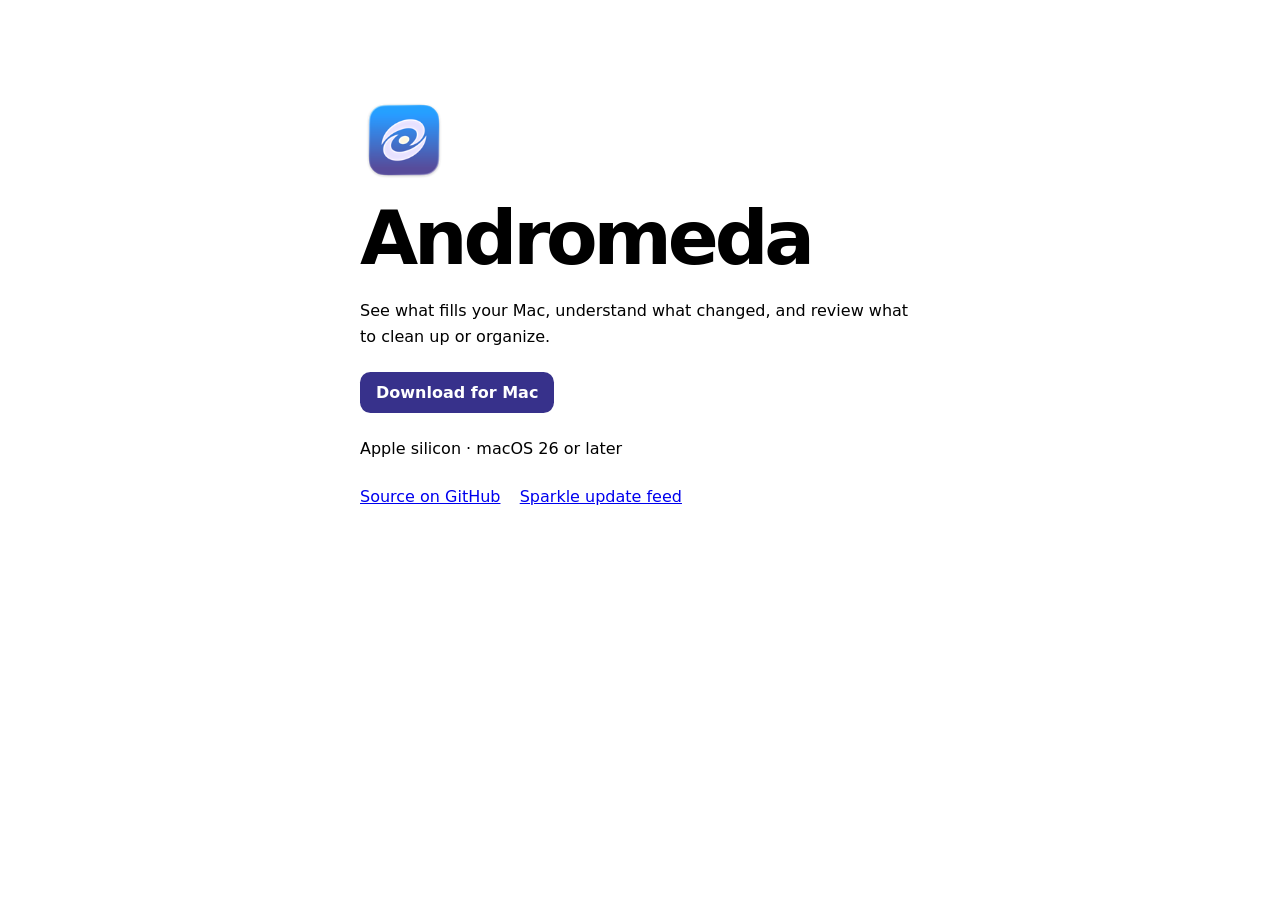
==== docs/index.html @ 2713301c "Publish Andromeda 0.2.70" ====
<!doctype html>
<html lang="en">
<head>
  <meta charset="utf-8">
  <meta name="viewport" content="width=device-width, initial-scale=1">
  <meta name="description" content="Download Andromeda, a free storage utility for macOS.">
  <title>Andromeda for Mac</title>
  <link rel="icon" href="icon.png" type="image/png">
  <style>
    :root { color-scheme: light dark; font-family: system-ui, sans-serif; }
    body { color: CanvasText; background: Canvas; margin: 0; }
    main { max-width: 35rem; margin: 0 auto; padding: clamp(2rem, 10vw, 6rem) 1.5rem; }
    h1 { margin: .4rem 0; font-size: clamp(2.7rem, 10vw, 4.7rem); letter-spacing: -.055em; }
    p { line-height: 1.6; }
    .download { display: inline-block; margin: .4rem 0; padding: .7rem 1rem; border-radius: .65rem; color: white; background: #37318b; font-weight: 650; text-decoration: none; }
    nav { display: flex; gap: 1.2rem; flex-wrap: wrap; margin-top: 1.6rem; }
  </style>
</head>
<body>
  <main>
    <img src="icon.png" width="88" height="88" alt="">
    <h1>Andromeda</h1>
    <p>See what fills your Mac, understand what changed, and review what to clean up or organize.</p>
    <a class="download" href="https://github.com/jYannni/andromeda-releases/releases/latest">Download for Mac</a>
    <p>Apple silicon · macOS 26 or later</p>
    <nav aria-label="Project links">
      <a href="https://github.com/jYannni/andromeda-releases">Source on GitHub</a>
      <a href="updates/appcast.xml">Sparkle update feed</a>
    </nav>
  </main>
</body>
</html>
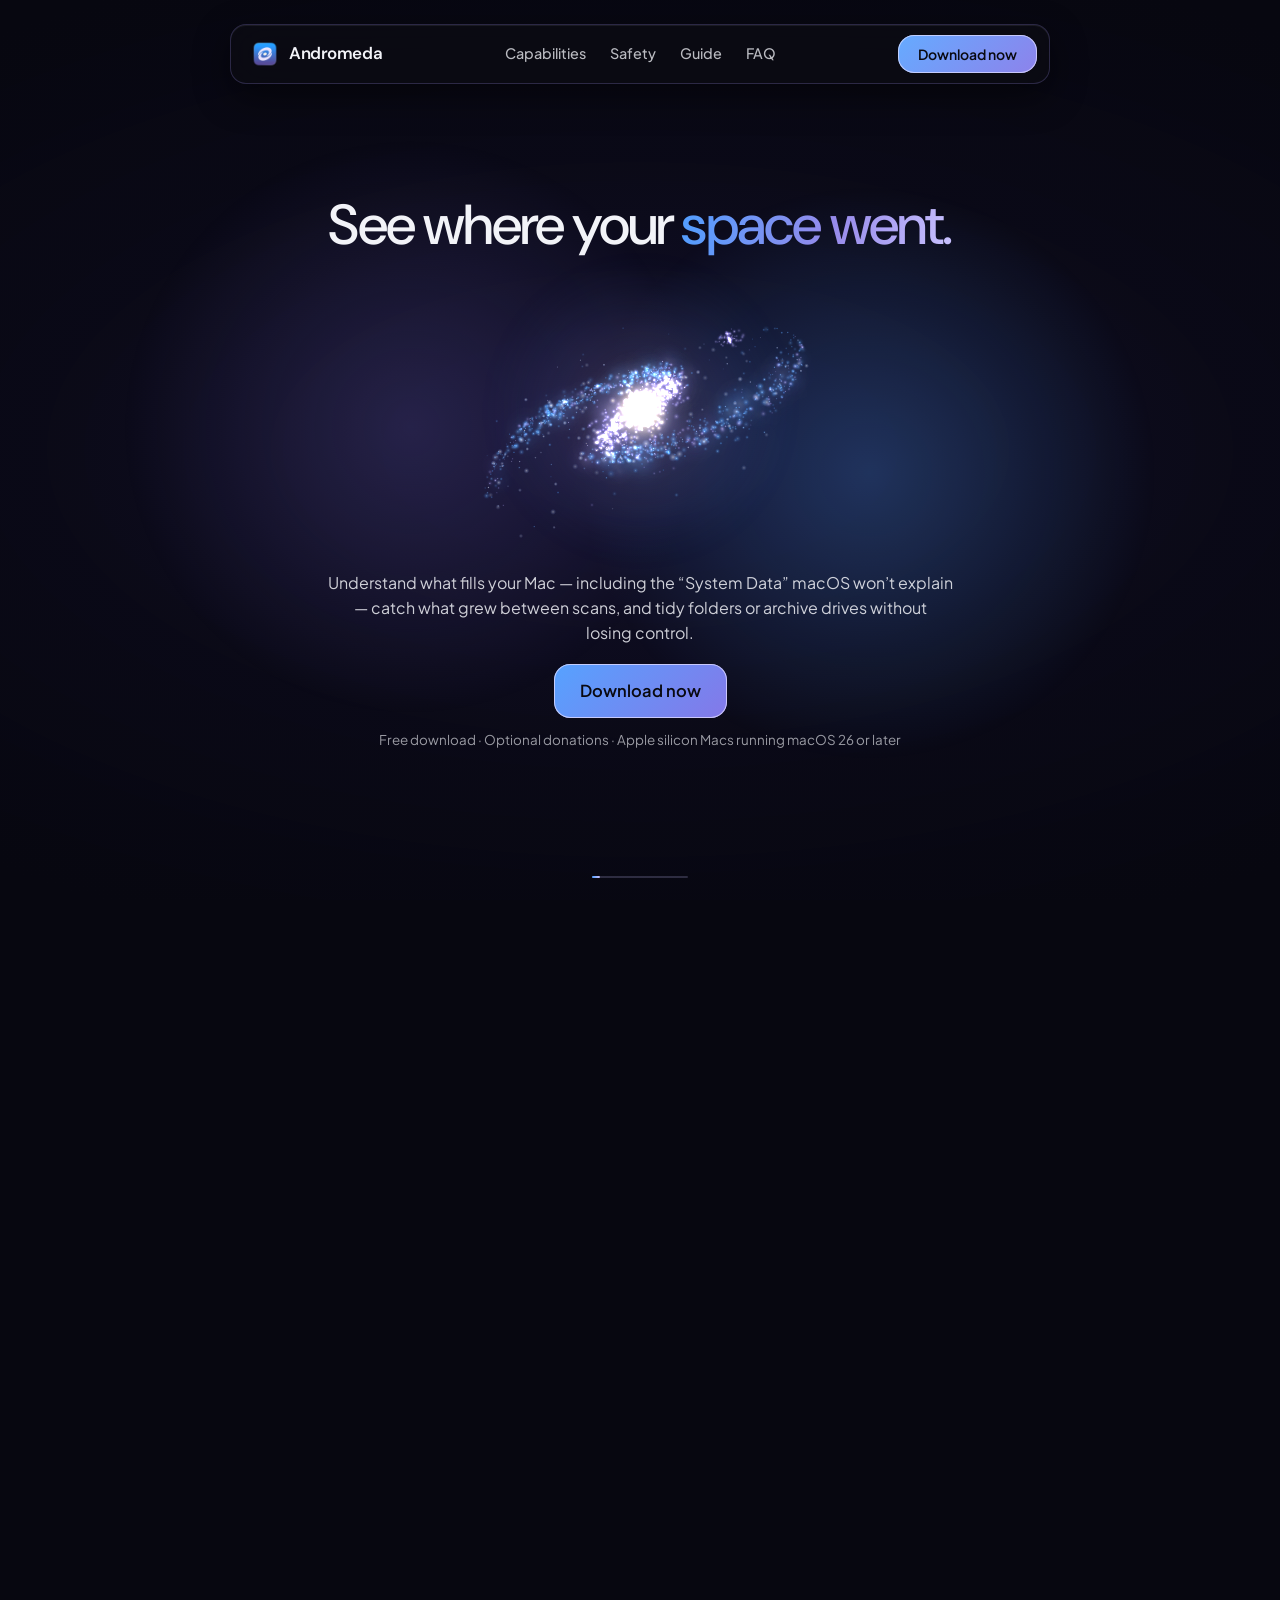
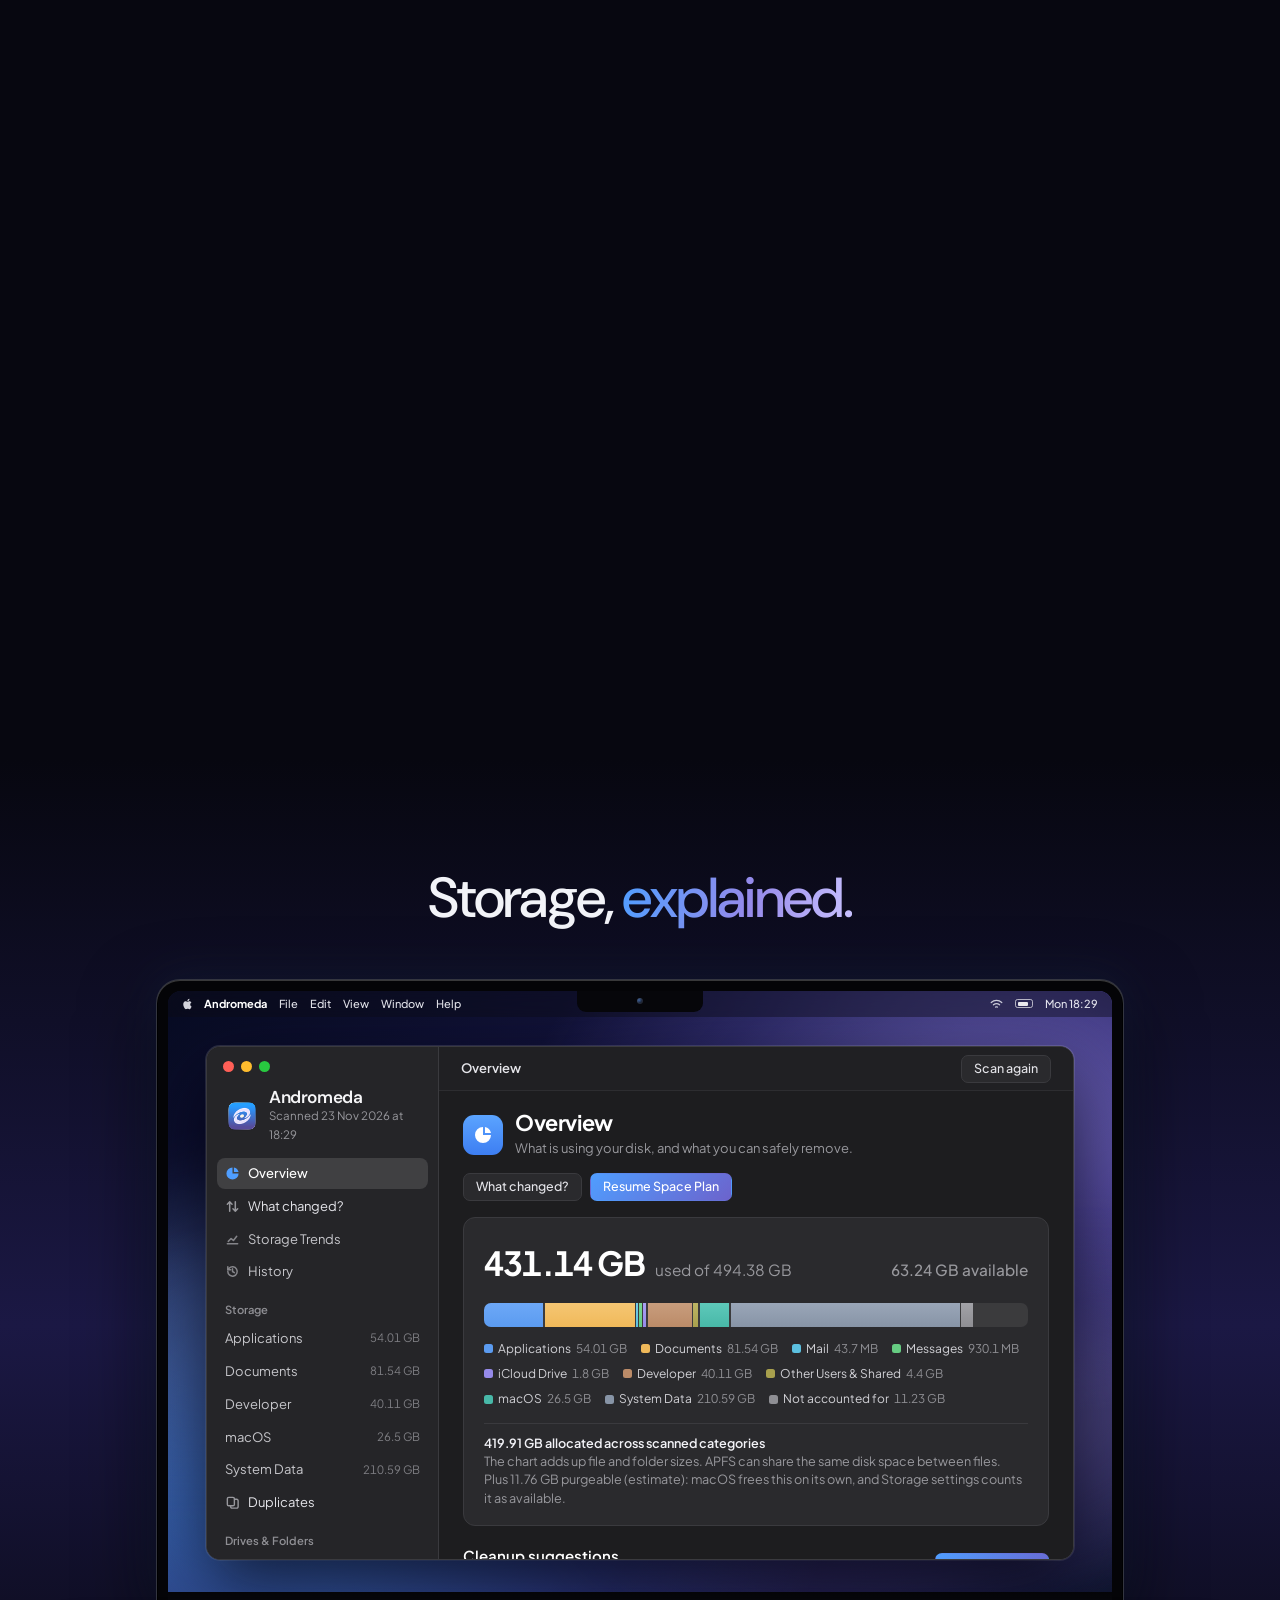
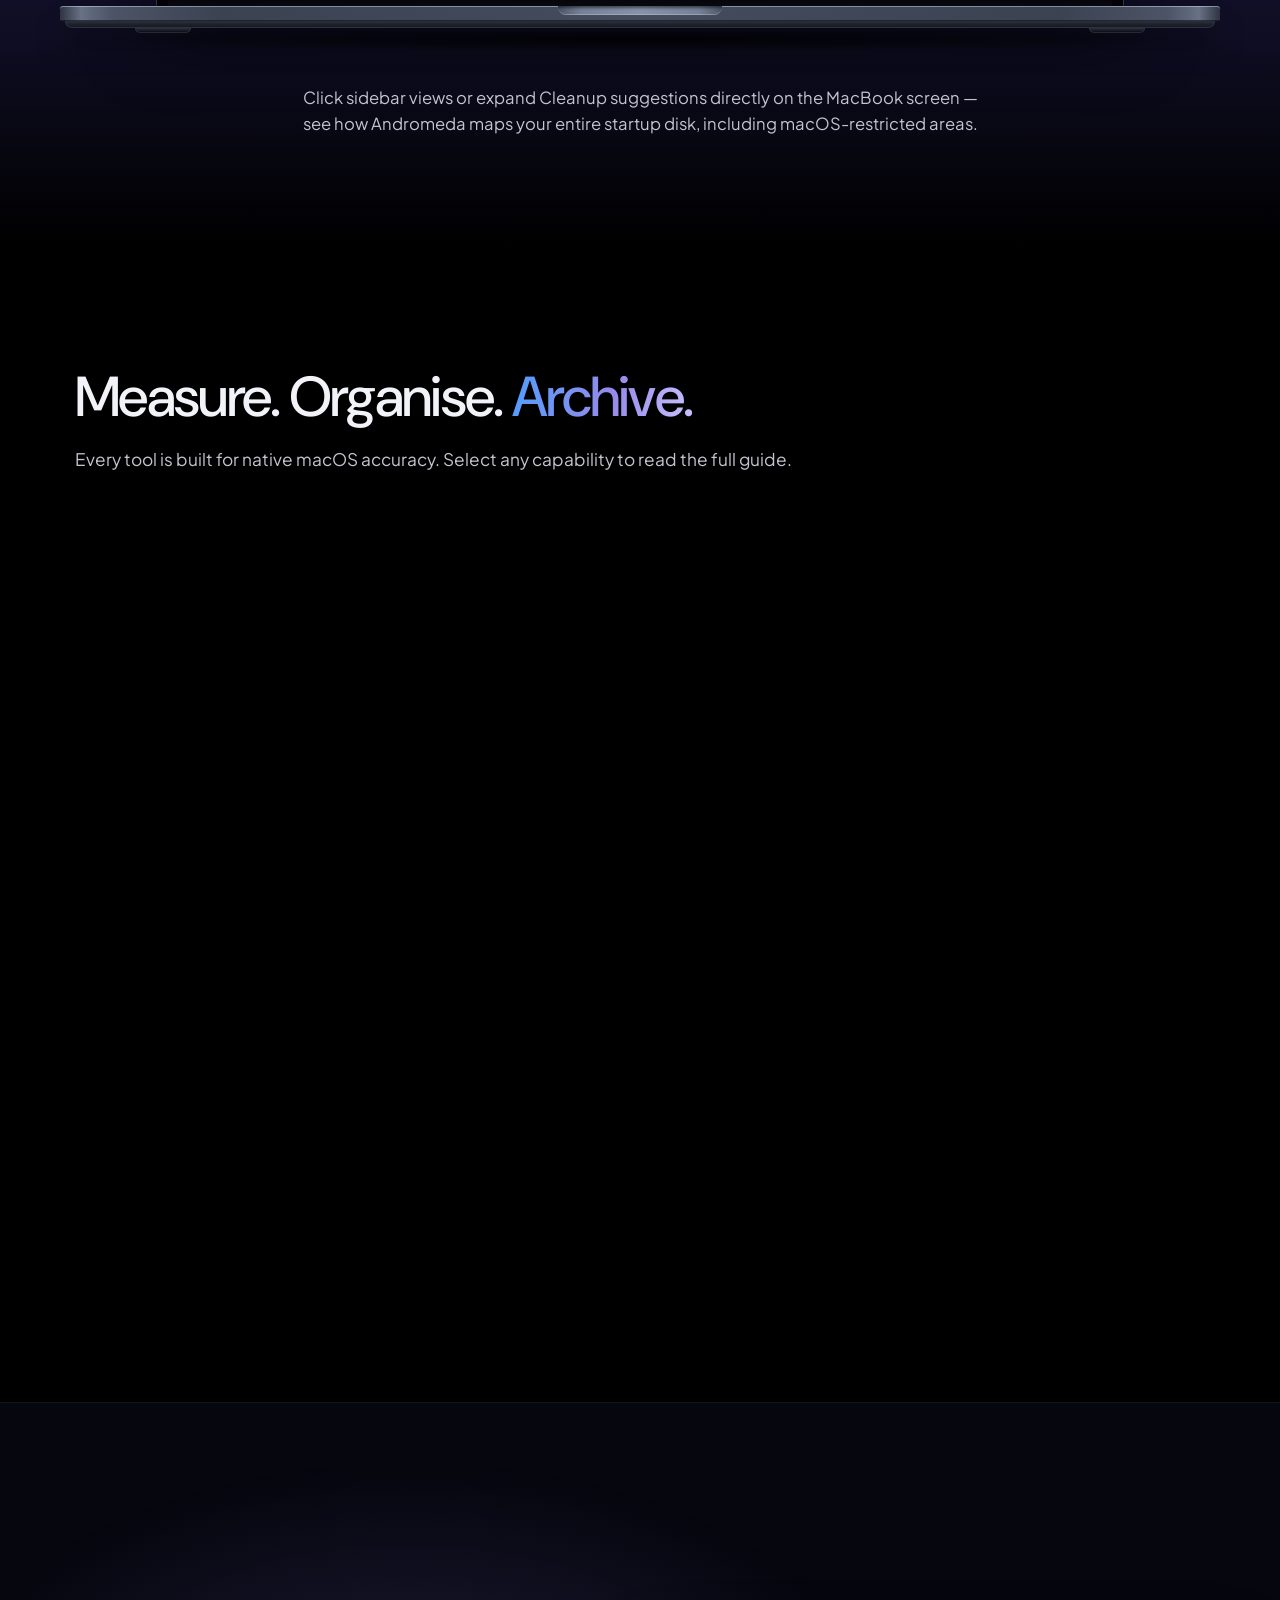
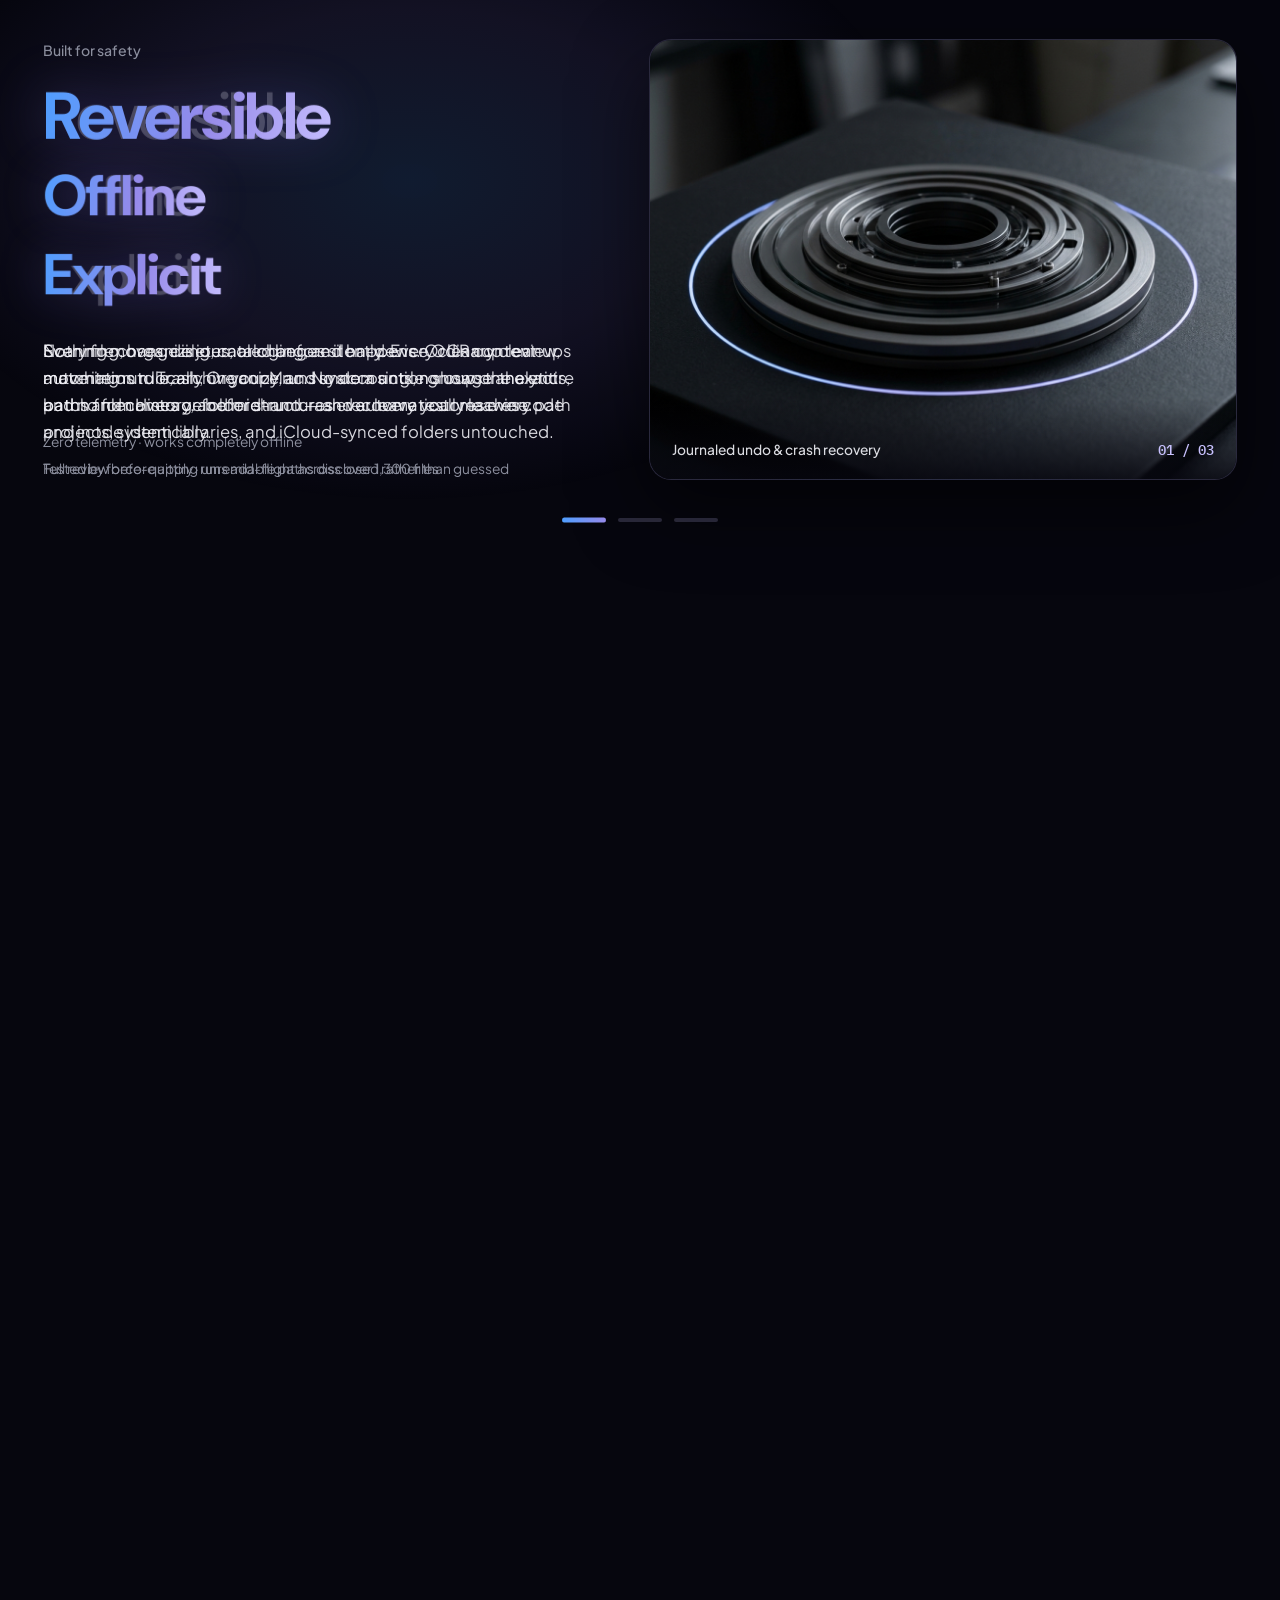
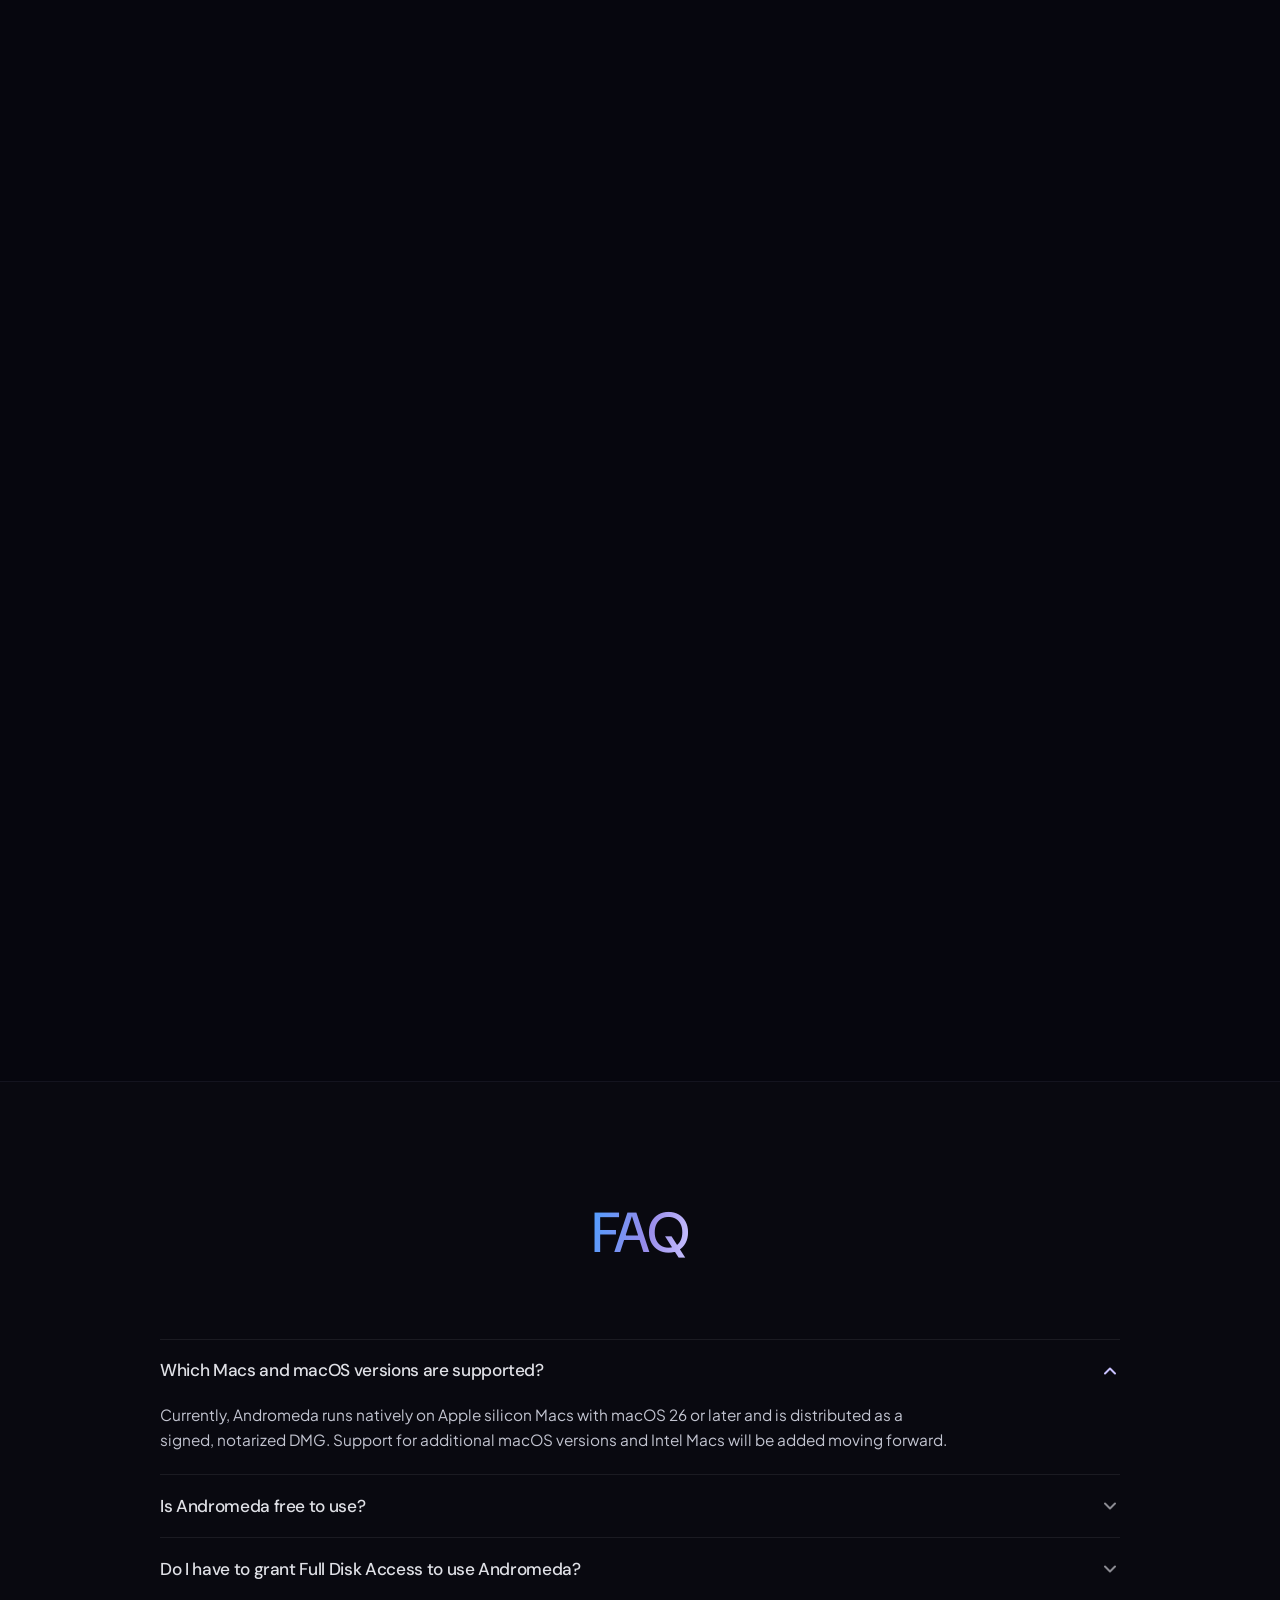
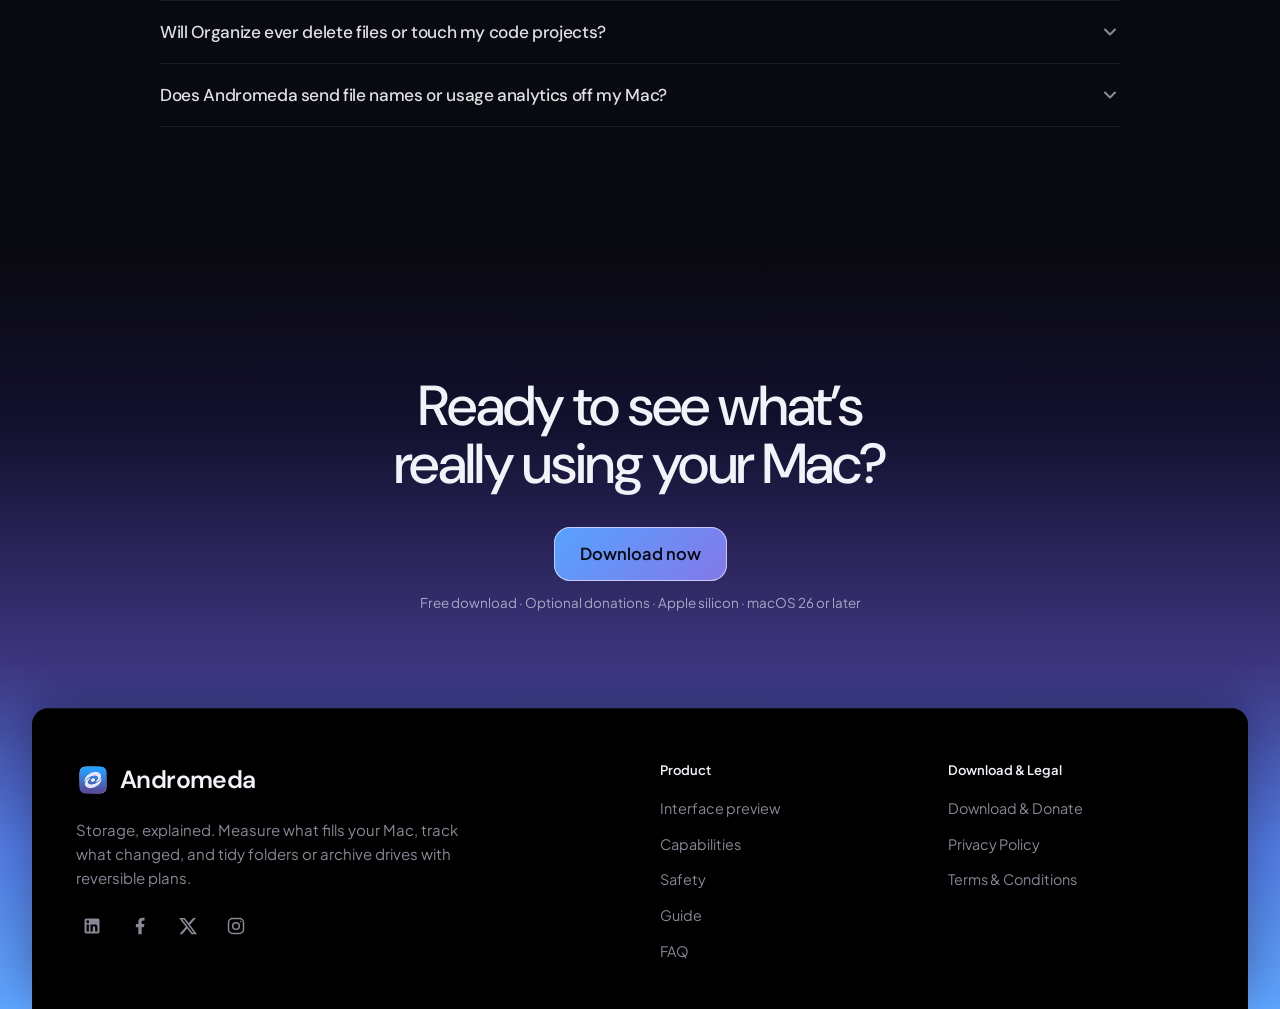
==== commit ea3b3e11: "Publish the Andromeda product website" ====
--- a/docs/index.html
+++ b/docs/index.html
@@ -3,30 +3,1858 @@
 <head>
   <meta charset="utf-8">
   <meta name="viewport" content="width=device-width, initial-scale=1">
-  <meta name="description" content="Download Andromeda, a free storage utility for macOS.">
-  <title>Andromeda for Mac</title>
-  <link rel="icon" href="icon.png" type="image/png">
-  <style>
-    :root { color-scheme: light dark; font-family: system-ui, sans-serif; }
-    body { color: CanvasText; background: Canvas; margin: 0; }
-    main { max-width: 35rem; margin: 0 auto; padding: clamp(2rem, 10vw, 6rem) 1.5rem; }
-    h1 { margin: .4rem 0; font-size: clamp(2.7rem, 10vw, 4.7rem); letter-spacing: -.055em; }
-    p { line-height: 1.6; }
-    .download { display: inline-block; margin: .4rem 0; padding: .7rem 1rem; border-radius: .65rem; color: white; background: #37318b; font-weight: 650; text-decoration: none; }
-    nav { display: flex; gap: 1.2rem; flex-wrap: wrap; margin-top: 1.6rem; }
-  </style>
+  <meta name="description" content="See what uses space on your Mac, understand what changed, and tidy folders or archive drives with Andromeda.">
+  <meta property="og:title" content="Andromeda — Understand your Mac’s storage">
+  <meta property="og:description" content="See what uses space on your Mac, understand what changed, and tidy folders or archive drives with Andromeda.">
+  <meta property="og:url" content="https://andromeda.yankothomson.com/">
+  <meta name="theme-color" content="#090910">
+  <title>Andromeda — Understand your Mac’s storage</title>
+  <link rel="canonical" href="https://andromeda.yankothomson.com/">
+  <link rel="icon" href="assets/icon.png" type="image/png">
+  <link rel="preconnect" href="https://fonts.googleapis.com">
+  <link rel="preconnect" href="https://fonts.gstatic.com" crossorigin>
+  <link href="https://fonts.googleapis.com/css2?family=DM+Sans:opsz,wght@9..40,400;9..40,500;9..40,600;9..40,700&family=IBM+Plex+Mono:wght@400;500&family=Plus+Jakarta+Sans:wght@400;500;600;700&display=swap" rel="stylesheet">
+  <link rel="stylesheet" href="styles.css">
 </head>
 <body>
-  <main>
-    <img src="icon.png" width="88" height="88" alt="">
-    <h1>Andromeda</h1>
-    <p>See what fills your Mac, understand what changed, and review what to clean up or organize.</p>
-    <a class="download" href="https://github.com/jYannni/andromeda-releases/releases/latest">Download for Mac</a>
-    <p>Apple silicon · macOS 26 or later</p>
-    <nav aria-label="Project links">
-      <a href="https://github.com/jYannni/andromeda-releases">Source on GitHub</a>
-      <a href="updates/appcast.xml">Sparkle update feed</a>
+  <div class="scroll-progress" id="scroll-progress" aria-hidden="true"></div>
+  <a class="skip" href="#main">Skip to content</a>
+
+  <div class="nav-wrap">
+    <header class="floating-nav" id="floating-nav" aria-label="Site">
+      <a class="brand" href="./">
+        <img src="assets/icon.png" width="28" height="28" alt="">
+        <span>Andromeda</span>
+      </a>
+      <nav class="nav-links" aria-label="Main">
+        <a href="#capabilities">Capabilities</a>
+        <a href="#safety">Safety</a>
+        <a href="guide.html">Guide</a>
+        <a href="#faq">FAQ</a>
+      </nav>
+      <div class="nav-end">
+        <a class="btn-compact" href="download.html">Download now</a>
+        <button class="nav-menu-btn" type="button" id="nav-menu-btn" aria-label="Toggle navigation menu" aria-expanded="false" aria-controls="mobile-nav-drawer">
+          <svg class="nav-menu-icon-open" width="20" height="20" viewBox="0 0 20 20" fill="none" stroke="currentColor" stroke-width="1.8" stroke-linecap="round" aria-hidden="true"><path d="M3.5 6h13M3.5 10h13M3.5 14h13"/></svg>
+          <svg class="nav-menu-icon-close" width="20" height="20" viewBox="0 0 20 20" fill="none" stroke="currentColor" stroke-width="1.8" stroke-linecap="round" aria-hidden="true"><path d="M5 5l10 10M15 5 5 15"/></svg>
+        </button>
+      </div>
+    </header>
+    <nav class="mobile-nav-drawer" id="mobile-nav-drawer" aria-label="Mobile navigation" hidden>
+      <a href="#capabilities">Capabilities</a>
+      <a href="#safety">Safety</a>
+      <a href="guide.html">Guide</a>
+      <a href="#faq">FAQ</a>
+      <a class="mobile-nav-cta" href="download.html">Download now</a>
     </nav>
+  </div>
+
+  <main id="main">
+    <!-- Chapter 1: Scroll-Pinned 3D Axis-Spinning Galaxy → Andromeda Core & Arms Logo Hero -->
+    <section class="hero-scroll-track" id="hero-track" aria-labelledby="hero-title">
+      <div class="hero-sticky">
+        <div class="galaxy-nebula" id="galaxy-nebula" aria-hidden="true"></div>
+
+        <!-- Above the galaxy: headline starts closer in and glides up as the galaxy tilts face-on -->
+        <div class="hero-top" id="hero-top">
+          <h1 class="hero-title" id="hero-title">See where your <span class="accent-spectrum">space went.</span></h1>
+        </div>
+
+        <!-- Centerpiece: 3D Andromeda galaxy spins on its own axis, tilts face-on, then morphs into core & spiral arms -->
+        <div class="galaxy-centerpiece" aria-hidden="true">
+          <div class="galaxy-morph-stage" id="galaxy-morph-stage">
+            <div class="galaxy-core-halo" id="galaxy-core-halo"></div>
+            <canvas class="galaxy-canvas-el" id="galaxy-canvas"></canvas>
+
+            <!-- Exact Andromeda Logo Mark: Core & Spiral Arms ONLY (from AppIcon.icon/Assets) -->
+            <svg class="galaxy-logo-mark" id="galaxy-logo-mark" viewBox="0 0 1024 1024" fill="none">
+              <defs>
+                <linearGradient id="logo-arm-a" x1="179" y1="236" x2="850" y2="619" gradientUnits="userSpaceOnUse">
+                  <stop offset="0%" stop-color="#4F9EFF"/>
+                  <stop offset="52%" stop-color="#968AEA"/>
+                  <stop offset="100%" stop-color="#6B62B8"/>
+                </linearGradient>
+                <linearGradient id="logo-arm-b" x1="842" y1="786" x2="174" y2="408" gradientUnits="userSpaceOnUse">
+                  <stop offset="0%" stop-color="#75B4FF"/>
+                  <stop offset="52%" stop-color="#C9C2FF"/>
+                  <stop offset="100%" stop-color="#554D96"/>
+                </linearGradient>
+                <radialGradient id="logo-core-glow" cx="50%" cy="50%" r="50%">
+                  <stop offset="0%" stop-color="#FFF8E8" stop-opacity="1"/>
+                  <stop offset="55%" stop-color="#FFEAD0" stop-opacity="0.88"/>
+                  <stop offset="100%" stop-color="#968AEA" stop-opacity="0"/>
+                </radialGradient>
+              </defs>
+              <g transform="rotate(-18 512 512)">
+                <path fill="url(#logo-arm-a)" d="M179 480 C225 344 369 249 536 236 C711 222 842 307 850 414 C858 518 754 611 626 619 C600 621 577 618 557 612 C637 590 715 535 719 470 C724 405 650 361 550 356 C409 348 279 397 179 480Z"/>
+                <path fill="url(#logo-arm-b)" d="M842 548 C793 690 641 774 485 786 C311 799 184 718 174 611 C164 508 259 420 379 408 C410 404 438 406 462 414 C382 434 310 486 304 550 C297 615 371 663 474 668 C615 676 741 627 842 548Z"/>
+              </g>
+              <ellipse cx="512" cy="512" rx="122" ry="92" fill="url(#logo-core-glow)" transform="rotate(-22 512 512)"/>
+              <ellipse cx="512" cy="512" rx="79" ry="58" fill="#FFF2DC" transform="rotate(-22 512 512)"/>
+            </svg>
+          </div>
+        </div>
+
+        <!-- Below the galaxy: lede, CTA, and reassurance -->
+        <div class="hero-bottom" id="hero-bottom">
+          <p class="hero-lede">Understand what fills your Mac — including the “System Data” macOS won’t explain — catch what grew between scans, and tidy folders or archive drives without losing control.</p>
+          <div class="hero-actions">
+            <a class="btn-primary" href="download.html">Download now</a>
+          </div>
+          <p class="hero-reassurance">Free download · Optional donations · Apple silicon Macs running macOS 26 or later</p>
+        </div>
+
+        <div class="hero-scroll-cue" aria-hidden="true">
+          <span class="hero-scroll-trackbar"><span class="hero-scroll-fill" id="hero-scroll-fill"></span></span>
+        </div>
+      </div>
+    </section>
+
+    <!-- Chapter 1B: Interactive Andromeda macOS Window inside Space Black MacBook Pro -->
+    <section class="preview-stage" id="preview" aria-labelledby="preview-title">
+      <div class="frame">
+        <div class="section-header reveal">
+          <h2 class="section-heading" id="preview-title">Storage, <span class="accent-spectrum">explained.</span></h2>
+        </div>
+      </div>
+
+      <div class="frame-wide macbook-stage-wrap">
+        <div class="macbook-stage reveal" id="hero-shell">
+          <div class="macbook-lid">
+            <div class="macbook-screen">
+              <!-- Subtle Andromeda Blue-to-Purple macOS Wallpaper -->
+              <div class="macbook-wallpaper" aria-hidden="true"></div>
+
+              <!-- Authentic MacBook Pro Camera Notch & Translucent macOS Menu Bar -->
+              <div class="macbook-menubar" aria-hidden="true">
+                <div class="menubar-left">
+                  <svg class="menubar-apple" viewBox="0 0 14 17" fill="currentColor" aria-hidden="true"><path d="M11.6 9.1c0-1.9 1.5-2.8 1.6-2.9-.9-1.3-2.2-1.4-2.7-1.5-1.1-.1-2.2.7-2.8.7-.6 0-1.5-.7-2.4-.7-1.2 0-2.4.7-3 1.8-1.3 2.3-.3 5.6.9 7.4.6.9 1.3 1.9 2.3 1.9.9 0 1.3-.6 2.4-.6s1.4.6 2.4.6c1 0 1.6-.9 2.2-1.8.7-1 1-2 1-2.1-.1 0-1.9-.7-1.9-2.8zM9.7 3.4c.5-.6.9-1.5.8-2.4-.8 0-1.7.5-2.2 1.1-.5.6-.9 1.5-.8 2.3.8.1 1.7-.4 2.2-1z"/></svg>
+                  <span class="menubar-app">Andromeda</span>
+                  <span>File</span>
+                  <span>Edit</span>
+                  <span>View</span>
+                  <span>Window</span>
+                  <span>Help</span>
+                </div>
+                <div class="macbook-notch">
+                  <span class="macbook-camera"></span>
+                </div>
+                <div class="menubar-right">
+                  <svg class="menubar-icon" viewBox="0 0 16 12" fill="none" stroke="currentColor" stroke-width="1.5" stroke-linecap="round"><path d="M1.5 4.2a9.6 9.6 0 0 1 13 0M4.2 7a6 6 0 0 1 7.6 0M6.8 9.8a2.2 2.2 0 0 1 2.4 0"/></svg>
+                  <span class="menubar-battery"><span></span></span>
+                  <span>Mon 18:29</span>
+                </div>
+              </div>
+
+              <div class="macbook-desktop">
+                <div class="macos-window" role="region" aria-label="Interactive preview of Andromeda’s macOS interface">
+            <!-- Authentic SidebarView.swift structure -->
+            <aside class="macos-sidebar" aria-label="App navigation">
+              <div class="macos-traffic" aria-hidden="true">
+                <div class="traffic-lights">
+                  <span class="traffic-light tl-red"></span>
+                  <span class="traffic-light tl-yellow"></span>
+                  <span class="traffic-light tl-green"></span>
+                </div>
+              </div>
+
+              <div class="sidebar-masthead">
+                <img src="assets/icon.png" width="34" height="34" alt="">
+                <div>
+                  <div class="sidebar-wordmark">Andromeda</div>
+                  <div class="sidebar-scanned">Scanned 23 Nov 2026 at 18:29</div>
+                </div>
+              </div>
+
+              <div class="sidebar-groups" role="tablist" aria-label="Andromeda screens">
+                <div class="sidebar-group">
+                  <button class="sidebar-btn" type="button" role="tab" id="nav-overview" aria-selected="true" aria-controls="view-overview" data-crumb="Overview">
+                    <span class="sidebar-btn-left">
+                      <svg class="sidebar-glyph" viewBox="0 0 16 16" fill="currentColor" aria-hidden="true"><path d="M8 1.5a6.5 6.5 0 1 0 6.5 6.5H8V1.5zm1.5 0V6.5h5A6.52 6.52 0 0 0 9.5 1.5z"/></svg>
+                      <span>Overview</span>
+                    </span>
+                  </button>
+                  <button class="sidebar-btn" type="button" role="tab" id="nav-changed" aria-selected="false" aria-controls="view-changed" data-crumb="What changed?">
+                    <span class="sidebar-btn-left">
+                      <svg class="sidebar-glyph" viewBox="0 0 16 16" fill="none" stroke="currentColor" stroke-width="1.6" stroke-linecap="round" stroke-linejoin="round" aria-hidden="true"><path d="M5 13V3m0 0L2.5 5.5M5 3l2.5 2.5M11 3v10m0 0-2.5-2.5M11 13l2.5-2.5"/></svg>
+                      <span>What changed?</span>
+                    </span>
+                  </button>
+                  <div class="sidebar-btn is-static" aria-hidden="true">
+                    <span class="sidebar-btn-left">
+                      <svg class="sidebar-glyph" viewBox="0 0 16 16" fill="none" stroke="currentColor" stroke-width="1.6" stroke-linecap="round" stroke-linejoin="round"><path d="M2.5 12.5h11M3.5 10 6.5 7l2.5 2 3.5-4.5"/></svg>
+                      <span>Storage Trends</span>
+                    </span>
+                  </div>
+                  <div class="sidebar-btn is-static" aria-hidden="true">
+                    <span class="sidebar-btn-left">
+                      <svg class="sidebar-glyph" viewBox="0 0 16 16" fill="none" stroke="currentColor" stroke-width="1.6" stroke-linecap="round" stroke-linejoin="round"><path d="M3 8a5 5 0 1 0 1.4-3.5L3 6"/><path d="M3 3v3h3M8 5.2V8l2 1.2"/></svg>
+                      <span>History</span>
+                    </span>
+                  </div>
+                </div>
+
+                <div class="sidebar-group">
+                  <div class="sidebar-group-title">Storage</div>
+                  <div class="sidebar-btn is-static" aria-hidden="true">
+                    <span class="sidebar-btn-left"><span>Applications</span></span>
+                    <span class="sidebar-size">54.01 GB</span>
+                  </div>
+                  <div class="sidebar-btn is-static" aria-hidden="true">
+                    <span class="sidebar-btn-left"><span>Documents</span></span>
+                    <span class="sidebar-size">81.54 GB</span>
+                  </div>
+                  <div class="sidebar-btn is-static" aria-hidden="true">
+                    <span class="sidebar-btn-left"><span>Developer</span></span>
+                    <span class="sidebar-size">40.11 GB</span>
+                  </div>
+                  <div class="sidebar-btn is-static" aria-hidden="true">
+                    <span class="sidebar-btn-left"><span>macOS</span></span>
+                    <span class="sidebar-size">26.5 GB</span>
+                  </div>
+                  <div class="sidebar-btn is-static" aria-hidden="true">
+                    <span class="sidebar-btn-left"><span>System Data</span></span>
+                    <span class="sidebar-size">210.59 GB</span>
+                  </div>
+                  <button class="sidebar-btn" type="button" role="tab" id="nav-duplicates" aria-selected="false" aria-controls="view-duplicates" data-crumb="Duplicates">
+                    <span class="sidebar-btn-left">
+                      <svg class="sidebar-glyph" viewBox="0 0 16 16" fill="none" stroke="currentColor" stroke-width="1.5" stroke-linejoin="round" aria-hidden="true"><rect x="2.5" y="2.5" width="7.5" height="9" rx="1.5"/><path d="M6 11.5v1a1.5 1.5 0 0 0 1.5 1.5h5a1.5 1.5 0 0 0 1.5-1.5V6A1.5 1.5 0 0 0 12.5 4.5H10"/></svg>
+                      <span>Duplicates</span>
+                    </span>
+                  </button>
+                </div>
+
+                <div class="sidebar-group">
+                  <div class="sidebar-group-title">Drives &amp; Folders</div>
+                  <button class="sidebar-btn" type="button" role="tab" id="nav-catalogs" aria-selected="false" aria-controls="view-catalogs" data-crumb="Drive Catalogs">
+                    <span class="sidebar-btn-left">
+                      <svg class="sidebar-glyph" viewBox="0 0 16 16" fill="none" stroke="currentColor" stroke-width="1.5" stroke-linejoin="round" aria-hidden="true"><rect x="2" y="4.5" width="12" height="7" rx="2"/><circle cx="11.5" cy="8" r="0.8" fill="currentColor"/></svg>
+                      <span>Drive Catalogs</span>
+                    </span>
+                  </button>
+                  <button class="sidebar-btn" type="button" role="tab" id="nav-organize" aria-selected="false" aria-controls="view-organize" data-crumb="Organize a folder">
+                    <span class="sidebar-btn-left">
+                      <svg class="sidebar-glyph" viewBox="0 0 16 16" fill="none" stroke="currentColor" stroke-width="1.5" stroke-linejoin="round" aria-hidden="true"><path d="M2 4.5A1.5 1.5 0 0 1 3.5 3h3l1.4 1.5h4.6A1.5 1.5 0 0 1 14 6v5.5a1.5 1.5 0 0 1-1.5 1.5h-9A1.5 1.5 0 0 1 2 11.5v-7z"/></svg>
+                      <span>Organize a folder</span>
+                    </span>
+                  </button>
+                </div>
+              </div>
+            </aside>
+
+            <!-- Authentic macOS PageColumn area -->
+            <div class="macos-main">
+              <div class="macos-toolbar">
+                <span class="toolbar-crumb" id="toolbar-crumb">Overview</span>
+                <button class="toolbar-pill-btn" type="button" id="toolbar-rescan">Scan again</button>
+              </div>
+
+              <!-- View 1: OverviewView.swift + SpaceBarView.swift -->
+              <div class="macos-page is-active" role="tabpanel" id="view-overview" aria-labelledby="nav-overview">
+                <div class="app-page-header">
+                  <div class="app-header-left">
+                    <span class="symbol-tile" aria-hidden="true">
+                      <svg viewBox="0 0 20 20" fill="currentColor"><path d="M10 2a8 8 0 1 0 8 8h-8V2zm2 0v6h6a8.02 8.02 0 0 0-6-6z"/></svg>
+                    </span>
+                    <div>
+                      <div class="app-page-title">Overview</div>
+                      <div class="app-page-subtitle">What is using your disk, and what you can safely remove.</div>
+                    </div>
+                  </div>
+                  <div class="app-header-actions">
+                    <button class="toolbar-pill-btn" type="button" data-jump-tab="nav-changed">What changed?</button>
+                    <button class="toolbar-pill-btn is-prominent" type="button" data-jump-tab="nav-organize">Resume Space Plan</button>
+                  </div>
+                </div>
+
+                <div class="app-card">
+                  <div class="gauge-head">
+                    <div>
+                      <span class="gauge-used">431.14 GB</span>
+                      <span class="gauge-cap">used of 494.38 GB</span>
+                    </div>
+                    <span class="gauge-avail">63.24 GB available</span>
+                  </div>
+
+                  <div class="space-bar-track" id="space-bar-track" aria-label="Disk usage breakdown by macOS category">
+                    <span class="space-bar-seg sb-apps" title="Applications: 54.01 GB"></span>
+                    <span class="space-bar-seg sb-docs" title="Documents: 81.54 GB"></span>
+                    <span class="space-bar-seg sb-mail" title="Mail: 43.7 MB"></span>
+                    <span class="space-bar-seg sb-messages" title="Messages: 930.1 MB"></span>
+                    <span class="space-bar-seg sb-icloud" title="iCloud Drive: 1.8 GB"></span>
+                    <span class="space-bar-seg sb-dev" title="Developer: 40.11 GB"></span>
+                    <span class="space-bar-seg sb-other" title="Other Users &amp; Shared: 4.4 GB"></span>
+                    <span class="space-bar-seg sb-macos" title="macOS: 26.5 GB"></span>
+                    <span class="space-bar-seg sb-sys" title="System Data: 210.59 GB"></span>
+                    <span class="space-bar-seg sb-gap" title="Not accounted for: 11.23 GB"></span>
+                  </div>
+
+                  <div class="space-legend">
+                    <span class="space-legend-item"><span class="swatch swatch-apps"></span>Applications <em>54.01 GB</em></span>
+                    <span class="space-legend-item"><span class="swatch swatch-docs"></span>Documents <em>81.54 GB</em></span>
+                    <span class="space-legend-item"><span class="swatch swatch-mail"></span>Mail <em>43.7 MB</em></span>
+                    <span class="space-legend-item"><span class="swatch swatch-messages"></span>Messages <em>930.1 MB</em></span>
+                    <span class="space-legend-item"><span class="swatch swatch-icloud"></span>iCloud Drive <em>1.8 GB</em></span>
+                    <span class="space-legend-item"><span class="swatch swatch-dev"></span>Developer <em>40.11 GB</em></span>
+                    <span class="space-legend-item"><span class="swatch swatch-other"></span>Other Users &amp; Shared <em>4.4 GB</em></span>
+                    <span class="space-legend-item"><span class="swatch swatch-macos"></span>macOS <em>26.5 GB</em></span>
+                    <span class="space-legend-item"><span class="swatch swatch-sys"></span>System Data <em>210.59 GB</em></span>
+                    <span class="space-legend-item"><span class="swatch swatch-gap"></span>Not accounted for <em>11.23 GB</em></span>
+                  </div>
+
+                  <div class="app-card-divider"></div>
+                  <div class="gauge-footnote">
+                    <strong>419.91 GB allocated across scanned categories</strong><br>
+                    The chart adds up file and folder sizes. APFS can share the same disk space between files.<br>
+                    Plus 11.76 GB purgeable (estimate): macOS frees this on its own, and Storage settings counts it as available.
+                  </div>
+                </div>
+
+                <div class="suggestions-bar">
+                  <div>
+                    <h3>Cleanup suggestions</h3>
+                    <p>Expand a folder type to see what uses space and how to review it.</p>
+                  </div>
+                  <button class="toolbar-pill-btn is-prominent" type="button" id="review-count-btn">Review 7 items</button>
+                </div>
+
+                <!-- Safe to remove -->
+                <div class="suggestion-section-label">
+                  <svg class="suggestion-badge-icon is-safe" viewBox="0 0 16 16" fill="none" stroke="currentColor" stroke-width="1.6" stroke-linecap="round" stroke-linejoin="round" aria-hidden="true"><path d="M8 1.8 13 3.7v4c0 3.1-2.1 5.6-5 6.5-2.9-.9-5-3.4-5-6.5v-4L8 1.8z"/><path d="M5.6 8.1 7.2 9.7 10.6 6.3"/></svg>
+                  <span>Safe to remove</span>
+                </div>
+
+                <div class="inset-group">
+                  <div class="suggestion-group-item" data-group="build">
+                    <button class="suggestion-toggle" type="button" aria-expanded="false" aria-controls="sg-build">
+                      <span class="suggestion-toggle-left">
+                        <svg class="suggestion-chevron" viewBox="0 0 12 12" fill="none" stroke="currentColor" stroke-width="1.6" stroke-linecap="round" stroke-linejoin="round" aria-hidden="true"><path d="M4.5 2.5 8 6l-3.5 3.5"/></svg>
+                        <svg class="suggestion-glyph" viewBox="0 0 16 16" fill="none" stroke="currentColor" stroke-width="1.4" stroke-linecap="round" stroke-linejoin="round" aria-hidden="true"><path d="m9.5 3.5 3 3-6.5 6.5-3-3L9.5 3.5z"/><path d="M11 2l3 3"/></svg>
+                        <span class="suggestion-name">Project build folders</span>
+                      </span>
+                      <span class="suggestion-toggle-right">
+                        <span class="suggestion-selected" data-group-count="build">1 selected</span>
+                        <span class="suggestion-size">uses 2.15 GB</span>
+                      </span>
+                    </button>
+                    <div class="suggestion-panel" id="sg-build" hidden>
+                      <label class="suggestion-child">
+                        <span class="suggestion-child-left">
+                          <input class="app-checkbox suggestion-check" type="checkbox" data-group="build" checked>
+                          <span>
+                            <span class="suggestion-child-title">Xcode DerivedData &amp; SwiftPM build outputs</span>
+                            <span class="suggestion-child-desc">Recreated automatically on your next build. Moves to Trash.</span>
+                          </span>
+                        </span>
+                        <span class="suggestion-child-size">2.15 GB</span>
+                      </label>
+                    </div>
+                  </div>
+
+                  <div class="suggestion-group-item" data-group="pkg">
+                    <button class="suggestion-toggle" type="button" aria-expanded="false" aria-controls="sg-pkg">
+                      <span class="suggestion-toggle-left">
+                        <svg class="suggestion-chevron" viewBox="0 0 12 12" fill="none" stroke="currentColor" stroke-width="1.6" stroke-linecap="round" stroke-linejoin="round" aria-hidden="true"><path d="M4.5 2.5 8 6l-3.5 3.5"/></svg>
+                        <svg class="suggestion-glyph" viewBox="0 0 16 16" fill="none" stroke="currentColor" stroke-width="1.4" stroke-linecap="round" stroke-linejoin="round" aria-hidden="true"><path d="M8 2 13.5 5v6L8 14 2.5 11V5L8 2z"/><path d="M2.5 5 8 8l5.5-3M8 8v6"/></svg>
+                        <span class="suggestion-name">Package manager caches</span>
+                      </span>
+                      <span class="suggestion-toggle-right">
+                        <span class="suggestion-selected" data-group-count="pkg">2 selected</span>
+                        <span class="suggestion-size">uses 2.01 GB</span>
+                      </span>
+                    </button>
+                    <div class="suggestion-panel" id="sg-pkg" hidden>
+                      <label class="suggestion-child">
+                        <span class="suggestion-child-left">
+                          <input class="app-checkbox suggestion-check" type="checkbox" data-group="pkg" checked>
+                          <span>
+                            <span class="suggestion-child-title">Homebrew download cache</span>
+                            <span class="suggestion-child-desc">Cached bottles already installed on this Mac.</span>
+                          </span>
+                        </span>
+                        <span class="suggestion-child-size">1.24 GB</span>
+                      </label>
+                      <label class="suggestion-child">
+                        <span class="suggestion-child-left">
+                          <input class="app-checkbox suggestion-check" type="checkbox" data-group="pkg" checked>
+                          <span>
+                            <span class="suggestion-child-title">npm &amp; pip package caches</span>
+                            <span class="suggestion-child-desc">Re-downloaded automatically if needed later.</span>
+                          </span>
+                        </span>
+                        <span class="suggestion-child-size">770 MB</span>
+                      </label>
+                    </div>
+                  </div>
+
+                  <div class="suggestion-group-item" data-group="logs">
+                    <button class="suggestion-toggle" type="button" aria-expanded="false" aria-controls="sg-logs">
+                      <span class="suggestion-toggle-left">
+                        <svg class="suggestion-chevron" viewBox="0 0 12 12" fill="none" stroke="currentColor" stroke-width="1.6" stroke-linecap="round" stroke-linejoin="round" aria-hidden="true"><path d="M4.5 2.5 8 6l-3.5 3.5"/></svg>
+                        <svg class="suggestion-glyph" viewBox="0 0 16 16" fill="none" stroke="currentColor" stroke-width="1.4" stroke-linecap="round" stroke-linejoin="round" aria-hidden="true"><path d="M4 2.5h5.5L12.5 5.5v8H4v-11z"/><path d="M6 8h4M6 10.5h3"/></svg>
+                        <span class="suggestion-name">Logs and diagnostic reports</span>
+                      </span>
+                      <span class="suggestion-toggle-right">
+                        <span class="suggestion-selected" data-group-count="logs">2 selected</span>
+                        <span class="suggestion-size">uses 1.9 GB</span>
+                      </span>
+                    </button>
+                    <div class="suggestion-panel" id="sg-logs" hidden>
+                      <label class="suggestion-child">
+                        <span class="suggestion-child-left">
+                          <input class="app-checkbox suggestion-check" type="checkbox" data-group="logs" checked>
+                          <span>
+                            <span class="suggestion-child-title">User application logs</span>
+                            <span class="suggestion-child-desc">Historical app log files in ~/Library/Logs.</span>
+                          </span>
+                        </span>
+                        <span class="suggestion-child-size">1.32 GB</span>
+                      </label>
+                      <label class="suggestion-child">
+                        <span class="suggestion-child-left">
+                          <input class="app-checkbox suggestion-check" type="checkbox" data-group="logs" checked>
+                          <span>
+                            <span class="suggestion-child-title">Crash &amp; diagnostic reports</span>
+                            <span class="suggestion-child-desc">Archived crash logs no longer needed for troubleshooting.</span>
+                          </span>
+                        </span>
+                        <span class="suggestion-child-size">580 MB</span>
+                      </label>
+                    </div>
+                  </div>
+
+                  <div class="suggestion-group-item" data-group="safe-caches">
+                    <button class="suggestion-toggle" type="button" aria-expanded="false" aria-controls="sg-safe-caches">
+                      <span class="suggestion-toggle-left">
+                        <svg class="suggestion-chevron" viewBox="0 0 12 12" fill="none" stroke="currentColor" stroke-width="1.6" stroke-linecap="round" stroke-linejoin="round" aria-hidden="true"><path d="M4.5 2.5 8 6l-3.5 3.5"/></svg>
+                        <svg class="suggestion-glyph" viewBox="0 0 16 16" fill="none" stroke="currentColor" stroke-width="1.4" stroke-linecap="round" stroke-linejoin="round" aria-hidden="true"><rect x="2.5" y="4" width="11" height="8" rx="1.8"/><path d="M2.5 9h11"/></svg>
+                        <span class="suggestion-name">App caches</span>
+                      </span>
+                      <span class="suggestion-toggle-right">
+                        <span class="suggestion-selected" data-group-count="safe-caches">1 selected</span>
+                        <span class="suggestion-size">uses 43.9 MB</span>
+                      </span>
+                    </button>
+                    <div class="suggestion-panel" id="sg-safe-caches" hidden>
+                      <label class="suggestion-child">
+                        <span class="suggestion-child-left">
+                          <input class="app-checkbox suggestion-check" type="checkbox" data-group="safe-caches" checked>
+                          <span>
+                            <span class="suggestion-child-title">Browser update &amp; code-sign clones</span>
+                            <span class="suggestion-child-desc">Stale staging copies left after browser updates.</span>
+                          </span>
+                        </span>
+                        <span class="suggestion-child-size">43.9 MB</span>
+                      </label>
+                    </div>
+                  </div>
+
+                  <div class="suggestion-group-item" data-group="xcode-caches">
+                    <button class="suggestion-toggle" type="button" aria-expanded="false" aria-controls="sg-xcode-caches">
+                      <span class="suggestion-toggle-left">
+                        <svg class="suggestion-chevron" viewBox="0 0 12 12" fill="none" stroke="currentColor" stroke-width="1.6" stroke-linecap="round" stroke-linejoin="round" aria-hidden="true"><path d="M4.5 2.5 8 6l-3.5 3.5"/></svg>
+                        <svg class="suggestion-glyph" viewBox="0 0 16 16" fill="none" stroke="currentColor" stroke-width="1.4" stroke-linecap="round" stroke-linejoin="round" aria-hidden="true"><rect x="2.5" y="4" width="11" height="8" rx="1.8"/><path d="M6 8h4"/></svg>
+                        <span class="suggestion-name">Xcode caches</span>
+                      </span>
+                      <span class="suggestion-toggle-right">
+                        <span class="suggestion-selected" data-group-count="xcode-caches">1 selected</span>
+                        <span class="suggestion-size">uses 4.1 MB</span>
+                      </span>
+                    </button>
+                    <div class="suggestion-panel" id="sg-xcode-caches" hidden>
+                      <label class="suggestion-child">
+                        <span class="suggestion-child-left">
+                          <input class="app-checkbox suggestion-check" type="checkbox" data-group="xcode-caches" checked>
+                          <span>
+                            <span class="suggestion-child-title">Xcode documentation &amp; preview caches</span>
+                            <span class="suggestion-child-desc">Rebuilt automatically the next time Xcode opens.</span>
+                          </span>
+                        </span>
+                        <span class="suggestion-child-size">4.1 MB</span>
+                      </label>
+                    </div>
+                  </div>
+                </div>
+
+                <!-- Review first -->
+                <div class="suggestion-section-label">
+                  <svg class="suggestion-badge-icon is-review" viewBox="0 0 16 16" fill="none" stroke="currentColor" stroke-width="1.6" stroke-linecap="round" stroke-linejoin="round" aria-hidden="true"><path d="M8 2.2 14 13H2L8 2.2z"/><path d="M8 6.4v3M8 11.3h.01"/></svg>
+                  <span>Review first</span>
+                </div>
+
+                <div class="inset-group">
+                  <div class="suggestion-group-item" data-group="simulators">
+                    <button class="suggestion-toggle" type="button" aria-expanded="false" aria-controls="sg-simulators">
+                      <span class="suggestion-toggle-left">
+                        <svg class="suggestion-chevron" viewBox="0 0 12 12" fill="none" stroke="currentColor" stroke-width="1.6" stroke-linecap="round" stroke-linejoin="round" aria-hidden="true"><path d="M4.5 2.5 8 6l-3.5 3.5"/></svg>
+                        <svg class="suggestion-glyph" viewBox="0 0 16 16" fill="none" stroke="currentColor" stroke-width="1.4" stroke-linecap="round" stroke-linejoin="round" aria-hidden="true"><rect x="4.5" y="2" width="7" height="12" rx="1.4"/><path d="M7 11.8h2"/></svg>
+                        <span class="suggestion-name">iOS and other Apple simulators</span>
+                      </span>
+                      <span class="suggestion-toggle-right">
+                        <span class="suggestion-selected" data-group-count="simulators"></span>
+                        <span class="suggestion-size">uses 67.46 GB</span>
+                      </span>
+                    </button>
+                    <div class="suggestion-panel" id="sg-simulators" hidden>
+                      <label class="suggestion-child">
+                        <span class="suggestion-child-left">
+                          <input class="app-checkbox suggestion-check" type="checkbox" data-group="simulators">
+                          <span>
+                            <span class="suggestion-child-title">Installed iOS &amp; watchOS simulator runtimes</span>
+                            <span class="suggestion-child-desc">Remove old runtimes via xcrun simctl if you no longer target them.</span>
+                          </span>
+                        </span>
+                        <span class="suggestion-child-size">67.46 GB</span>
+                      </label>
+                    </div>
+                  </div>
+
+                  <div class="suggestion-group-item" data-group="review-caches">
+                    <button class="suggestion-toggle" type="button" aria-expanded="false" aria-controls="sg-review-caches">
+                      <span class="suggestion-toggle-left">
+                        <svg class="suggestion-chevron" viewBox="0 0 12 12" fill="none" stroke="currentColor" stroke-width="1.6" stroke-linecap="round" stroke-linejoin="round" aria-hidden="true"><path d="M4.5 2.5 8 6l-3.5 3.5"/></svg>
+                        <svg class="suggestion-glyph" viewBox="0 0 16 16" fill="none" stroke="currentColor" stroke-width="1.4" stroke-linecap="round" stroke-linejoin="round" aria-hidden="true"><rect x="2.5" y="4" width="11" height="8" rx="1.8"/><path d="M2.5 9h11"/></svg>
+                        <span class="suggestion-name">App caches</span>
+                      </span>
+                      <span class="suggestion-toggle-right">
+                        <span class="suggestion-selected" data-group-count="review-caches"></span>
+                        <span class="suggestion-size">uses 9.61 GB</span>
+                      </span>
+                    </button>
+                    <div class="suggestion-panel" id="sg-review-caches" hidden>
+                      <label class="suggestion-child">
+                        <span class="suggestion-child-left">
+                          <input class="app-checkbox suggestion-check" type="checkbox" data-group="review-caches">
+                          <span>
+                            <span class="suggestion-child-title">Large media &amp; offline app caches</span>
+                            <span class="suggestion-child-desc">Apps rebuild these on next launch, though offline playlists re-download.</span>
+                          </span>
+                        </span>
+                        <span class="suggestion-child-size">9.61 GB</span>
+                      </label>
+                    </div>
+                  </div>
+
+                  <div class="suggestion-group-item" data-group="temp">
+                    <button class="suggestion-toggle" type="button" aria-expanded="false" aria-controls="sg-temp">
+                      <span class="suggestion-toggle-left">
+                        <svg class="suggestion-chevron" viewBox="0 0 12 12" fill="none" stroke="currentColor" stroke-width="1.6" stroke-linecap="round" stroke-linejoin="round" aria-hidden="true"><path d="M4.5 2.5 8 6l-3.5 3.5"/></svg>
+                        <svg class="suggestion-glyph" viewBox="0 0 16 16" fill="none" stroke="currentColor" stroke-width="1.4" stroke-linecap="round" stroke-linejoin="round" aria-hidden="true"><circle cx="8" cy="8" r="5.5"/><path d="M8 5v3l2 1.2"/></svg>
+                        <span class="suggestion-name">Temporary files and caches</span>
+                      </span>
+                      <span class="suggestion-toggle-right">
+                        <span class="suggestion-selected" data-group-count="temp"></span>
+                        <span class="suggestion-size">uses at least 4.34 GB</span>
+                      </span>
+                    </button>
+                    <div class="suggestion-panel" id="sg-temp" hidden>
+                      <label class="suggestion-child">
+                        <span class="suggestion-child-left">
+                          <input class="app-checkbox suggestion-check" type="checkbox" data-group="temp">
+                          <span>
+                            <span class="suggestion-child-title">User &amp; /var/folders temporary items</span>
+                            <span class="suggestion-child-desc">Active apps may hold open handles; review before moving to Trash.</span>
+                          </span>
+                        </span>
+                        <span class="suggestion-child-size">4.34 GB</span>
+                      </label>
+                    </div>
+                  </div>
+
+                  <div class="suggestion-group-item" data-group="downloads">
+                    <button class="suggestion-toggle" type="button" aria-expanded="false" aria-controls="sg-downloads">
+                      <span class="suggestion-toggle-left">
+                        <svg class="suggestion-chevron" viewBox="0 0 12 12" fill="none" stroke="currentColor" stroke-width="1.6" stroke-linecap="round" stroke-linejoin="round" aria-hidden="true"><path d="M4.5 2.5 8 6l-3.5 3.5"/></svg>
+                        <svg class="suggestion-glyph" viewBox="0 0 16 16" fill="none" stroke="currentColor" stroke-width="1.4" stroke-linecap="round" stroke-linejoin="round" aria-hidden="true"><path d="M8 2.5v7.5m0 0-3-3m3 3 3-3M3 13h10"/></svg>
+                        <span class="suggestion-name">Downloads</span>
+                      </span>
+                      <span class="suggestion-toggle-right">
+                        <span class="suggestion-selected" data-group-count="downloads"></span>
+                        <span class="suggestion-size">uses 128.5 MB</span>
+                      </span>
+                    </button>
+                    <div class="suggestion-panel" id="sg-downloads" hidden>
+                      <label class="suggestion-child">
+                        <span class="suggestion-child-left">
+                          <input class="app-checkbox suggestion-check" type="checkbox" data-group="downloads">
+                          <span>
+                            <span class="suggestion-child-title">Old disk images &amp; installer packages</span>
+                            <span class="suggestion-child-desc">Already-installed .dmg and .pkg files in ~/Downloads.</span>
+                          </span>
+                        </span>
+                        <span class="suggestion-child-size">128.5 MB</span>
+                      </label>
+                    </div>
+                  </div>
+                </div>
+
+                <div class="coverage-bar-card">
+                  <svg class="suggestion-chevron" viewBox="0 0 12 12" fill="none" stroke="currentColor" stroke-width="1.6" stroke-linecap="round" stroke-linejoin="round" aria-hidden="true"><path d="M4.5 2.5 8 6l-3.5 3.5"/></svg>
+                  <div>
+                    <strong>11.23 GB isn’t accounted for</strong>
+                    <span>Scan coverage and disk details</span>
+                  </div>
+                </div>
+              </div>
+
+              <!-- View 2: ScanComparisonView.swift -->
+              <div class="macos-page" role="tabpanel" id="view-changed" aria-labelledby="nav-changed">
+                <div class="app-page-header">
+                  <div class="app-header-left">
+                    <span class="symbol-tile tint-purple" aria-hidden="true">
+                      <svg viewBox="0 0 20 20" fill="none" stroke="currentColor" stroke-width="2" stroke-linecap="round" stroke-linejoin="round"><path d="M6.5 16V4m0 0L3.5 7M6.5 4l3 3M13.5 4v12m0 0-3-3m3 3 3-3"/></svg>
+                    </span>
+                    <div>
+                      <div class="app-page-title">What changed?</div>
+                      <div class="app-page-subtitle">Compare how much space your folders and known storage locations used at different times.</div>
+                    </div>
+                  </div>
+                  <div class="app-header-actions">
+                    <button class="toolbar-pill-btn" type="button" data-jump-tab="nav-overview">Back to Overview</button>
+                  </div>
+                </div>
+
+                <div class="app-card">
+                  <div class="gauge-footnote">
+                    <strong>2.1 MB less free</strong><br>
+                    Measured from watched-folder checks without requiring a full startup-disk rescan.
+                  </div>
+                </div>
+
+                <div class="inset-group">
+                  <div class="inset-row">
+                    <div class="inset-row-left">
+                      <div>
+                        <div class="inset-row-title-line">
+                          <span class="inset-row-title">~/Projects/Footage</span>
+                          <span class="inset-row-bucket">Watched folder · automatic file-event check</span>
+                        </div>
+                        <div class="inset-row-desc">Exports/clip.mov appended between checks · files remain untouched until reviewed</div>
+                      </div>
+                    </div>
+                    <div class="inset-row-right">
+                      <div class="inset-row-size">+2.1 MB</div>
+                      <div class="inset-row-sub">4 KB → 2.1 MB</div>
+                    </div>
+                  </div>
+                  <div class="inset-row">
+                    <div class="inset-row-left">
+                      <div>
+                        <div class="inset-row-title-line">
+                          <span class="inset-row-title">Coverage verification</span>
+                          <span class="inset-row-verdict">Transparent</span>
+                        </div>
+                        <div class="inset-row-desc">If a folder becomes unreadable between scans, Andromeda flags the gap explicitly instead of showing stale totals.</div>
+                      </div>
+                    </div>
+                    <div class="inset-row-right">
+                      <button class="toolbar-pill-btn is-prominent" type="button" id="space-plan-toggle">Add to Space Plan</button>
+                    </div>
+                  </div>
+                </div>
+              </div>
+
+              <!-- View 3: DuplicatesView.swift -->
+              <div class="macos-page" role="tabpanel" id="view-duplicates" aria-labelledby="nav-duplicates">
+                <div class="app-page-header">
+                  <div class="app-header-left">
+                    <span class="symbol-tile tint-purple" aria-hidden="true">
+                      <svg viewBox="0 0 20 20" fill="none" stroke="currentColor" stroke-width="1.8" stroke-linejoin="round"><rect x="3" y="3" width="9" height="11" rx="2"/><path d="M7.5 14v1.5A1.5 1.5 0 0 0 9 17h6.5a1.5 1.5 0 0 0 1.5-1.5V7A1.5 1.5 0 0 0 15.5 5.5H12"/></svg>
+                    </span>
+                    <div>
+                      <div class="app-page-title">Duplicates</div>
+                      <div class="app-page-subtitle">Compare folders across your Mac and connected drives for exact byte-for-byte matches.</div>
+                    </div>
+                  </div>
+                </div>
+
+                <div class="inset-group">
+                  <div class="inset-row">
+                    <div class="inset-row-left">
+                      <div>
+                        <div class="inset-row-title-line">
+                          <span class="inset-row-title">manifest.txt</span>
+                          <span class="inset-row-verdict is-neutral">Keep original</span>
+                        </div>
+                        <div class="inset-row-desc">~/Projects/Release/manifest.txt</div>
+                      </div>
+                    </div>
+                    <div class="inset-row-right">
+                      <div class="inset-row-size">512 B</div>
+                    </div>
+                  </div>
+                  <div class="inset-row">
+                    <div class="inset-row-left">
+                      <div>
+                        <div class="inset-row-title-line">
+                          <span class="inset-row-title">manifest-copy.txt</span>
+                          <span class="inset-row-verdict">Exact match · Move to Trash</span>
+                        </div>
+                        <div class="inset-row-desc">Rechecked byte-for-byte before moving · Put back from History anytime</div>
+                      </div>
+                    </div>
+                    <div class="inset-row-right">
+                      <div class="inset-row-size">512 B</div>
+                    </div>
+                  </div>
+                  <div class="inset-row">
+                    <div class="inset-row-left">
+                      <div>
+                        <div class="inset-row-title-line">
+                          <span class="inset-row-title">manifest-draft.txt</span>
+                          <span class="inset-row-verdict is-neutral">Excluded</span>
+                        </div>
+                        <div class="inset-row-desc">Same file size, differs by 1 byte — never marked as a duplicate</div>
+                      </div>
+                    </div>
+                    <div class="inset-row-right">
+                      <div class="inset-row-size">512 B</div>
+                    </div>
+                  </div>
+                </div>
+              </div>
+
+              <!-- View 4: DriveCatalogView.swift -->
+              <div class="macos-page" role="tabpanel" id="view-catalogs" aria-labelledby="nav-catalogs">
+                <div class="app-page-header">
+                  <div class="app-header-left">
+                    <span class="symbol-tile tint-teal" aria-hidden="true">
+                      <svg viewBox="0 0 20 20" fill="none" stroke="currentColor" stroke-width="1.8" stroke-linejoin="round"><rect x="2.5" y="5.5" width="15" height="9" rx="2.5"/><circle cx="14" cy="10" r="1" fill="currentColor"/></svg>
+                    </span>
+                    <div>
+                      <div class="app-page-title">Drive Catalogs</div>
+                      <div class="app-page-subtitle">Find files and folders on drives you’ve cataloged, even when they’re unplugged.</div>
+                    </div>
+                  </div>
+                </div>
+
+                <div class="inset-group">
+                  <div class="inset-row">
+                    <div class="inset-row-left">
+                      <div>
+                        <div class="inset-row-title-line">
+                          <span class="inset-row-title">Landscape-UHD.mp4</span>
+                          <span class="inset-row-verdict">Saved 4K frame</span>
+                          <span class="inset-row-bucket">Studio-SSD-04 (Offline · Shelf B)</span>
+                        </div>
+                        <div class="inset-row-desc">Matched by 4K or higher filter · frame preview and codec details stored locally on this Mac</div>
+                      </div>
+                    </div>
+                    <div class="inset-row-right">
+                      <div class="inset-row-size">3840 × 2160</div>
+                      <div class="inset-row-sub">60 fps · ProRes</div>
+                    </div>
+                  </div>
+                  <div class="inset-row">
+                    <div class="inset-row-left">
+                      <div>
+                        <div class="inset-row-title-line">
+                          <span class="inset-row-title">Portrait-UHD.mp4</span>
+                          <span class="inset-row-verdict">Saved 4K frame</span>
+                          <span class="inset-row-bucket">Studio-SSD-04 (Offline · Shelf B)</span>
+                        </div>
+                        <div class="inset-row-desc">Vertical UHD clip recognized by resolution filter · ready to reveal on reconnect</div>
+                      </div>
+                    </div>
+                    <div class="inset-row-right">
+                      <div class="inset-row-size">2160 × 3840</div>
+                      <div class="inset-row-sub">50 fps · H.265</div>
+                    </div>
+                  </div>
+                  <div class="inset-row">
+                    <div class="inset-row-left">
+                      <div>
+                        <div class="inset-row-title-line">
+                          <span class="inset-row-title">Andromeda Checksums.sha256</span>
+                          <span class="inset-row-verdict">Verified archive</span>
+                        </div>
+                        <div class="inset-row-desc">Portable SHA-256 manifest beside every archived project — refuses corrupt restores</div>
+                      </div>
+                    </div>
+                    <div class="inset-row-right">
+                      <div class="inset-row-size">SHA-256</div>
+                      <div class="inset-row-sub">0 changed bytes</div>
+                    </div>
+                  </div>
+                </div>
+              </div>
+
+              <!-- View 5: OrganizeFolderView.swift -->
+              <div class="macos-page" role="tabpanel" id="view-organize" aria-labelledby="nav-organize">
+                <div class="app-page-header">
+                  <div class="app-header-left">
+                    <span class="symbol-tile tint-indigo" aria-hidden="true">
+                      <svg viewBox="0 0 20 20" fill="none" stroke="currentColor" stroke-width="1.8" stroke-linejoin="round"><path d="M2.5 5.5A2 2 0 0 1 4.5 3.5h3.5l1.6 2h5.9a2 2 0 0 1 2 2v7a2 2 0 0 1-2 2h-11a2 2 0 0 1-2-2v-9z"/></svg>
+                    </span>
+                    <div>
+                      <div class="app-page-title">Organize a folder</div>
+                      <div class="app-page-subtitle">Sorts one folder’s files by kind and date, by their names and details only. Nothing moves until you apply the plan.</div>
+                    </div>
+                  </div>
+                  <div class="app-header-actions">
+                    <button class="toolbar-pill-btn is-prominent" type="button" id="apply-preview-btn">Apply plan</button>
+                  </div>
+                </div>
+
+                <div class="stat-tile-grid">
+                  <div class="app-stat-tile"><strong>13</strong><span>folders to create</span></div>
+                  <div class="app-stat-tile"><strong>30</strong><span>files to move</span></div>
+                  <div class="app-stat-tile"><strong>8</strong><span>files to rename</span></div>
+                  <div class="app-stat-tile"><strong>0</strong><span>files deleted</span></div>
+                </div>
+
+                <div class="organize-split">
+                  <div class="inset-group">
+                    <div class="organize-col-title">Now · Downloads</div>
+                    <div class="inset-row">
+                      <div>
+                        <div class="inset-row-title">Bank statement 2026-04.pdf</div>
+                        <div class="inset-row-desc">→ Documents/Bank statement 2026-04.pdf</div>
+                      </div>
+                      <div class="inset-row-size">184 KB</div>
+                    </div>
+                    <div class="inset-row">
+                      <div>
+                        <div class="inset-row-title">CV final-final.docx</div>
+                        <div class="inset-row-desc">→ Documents/CV.docx (tidies suffix)</div>
+                      </div>
+                      <div class="inset-row-size">184 KB</div>
+                    </div>
+                  </div>
+                  <div class="inset-group">
+                    <div class="organize-col-title">Proposed · Reversible by group</div>
+                    <div class="inset-row">
+                      <div>
+                        <div class="inset-row-title">Documents · 7 files</div>
+                        <div class="inset-row-desc">Images/2026 · 6 files · Spreadsheets · 2 files</div>
+                      </div>
+                      <div class="inset-row-verdict">Undoable</div>
+                    </div>
+                    <div class="inset-row">
+                      <div>
+                        <div class="inset-row-title">Left alone</div>
+                        <div class="inset-row-desc">Code projects, active downloads, your own folders</div>
+                      </div>
+                      <div class="inset-row-verdict is-neutral">Protected</div>
+                    </div>
+                  </div>
+                </div>
+              </div>
+            </div>
+          </div>
+              </div><!-- /.macbook-desktop -->
+            </div><!-- /.macbook-screen -->
+            <div class="macbook-chin" aria-hidden="true"></div>
+          </div><!-- /.macbook-lid -->
+
+          <!-- Space Black MacBook Pro Aluminum Deck, Recessed Thumb Cutout & Feet -->
+          <div class="macbook-base" aria-hidden="true">
+            <div class="macbook-base-top">
+              <div class="macbook-thumb-notch"></div>
+            </div>
+            <div class="macbook-base-bottom"></div>
+          </div>
+          <div class="macbook-feet" aria-hidden="true">
+            <span></span>
+            <span></span>
+          </div>
+          <div class="macbook-shadow" aria-hidden="true"></div>
+        </div><!-- /.macbook-stage -->
+
+        <p class="preview-caption reveal">Click sidebar views or expand Cleanup suggestions directly on the MacBook screen — see how Andromeda maps your entire startup disk, including macOS-restricted areas.</p>
+      </div>
+    </section>
+
+    <!-- Chapter 2: Minimalist Clickable Capabilities Grid (Each Card Opens a Dedicated Guide Page) -->
+    <section class="chapter chapter-black" id="capabilities" aria-labelledby="capabilities-title">
+      <div class="frame">
+        <div class="cap-grid-header reveal">
+          <h2 class="section-heading" id="capabilities-title">Measure. Organise. <span class="accent-spectrum">Archive.</span></h2>
+          <p class="section-lede">Every tool is built for native macOS accuracy. Select any capability to read the full guide.</p>
+        </div>
+
+        <div class="cap-bento-grid">
+          <a class="cap-bento-card reveal" href="guide.html?topic=apfs-sizing">
+            <div class="cap-bento-head">
+              <h3>Precise APFS space calculation</h3>
+              <svg class="cap-bento-arrow" width="16" height="16" viewBox="0 0 16 16" fill="none" stroke="currentColor" stroke-width="1.7" stroke-linecap="round" stroke-linejoin="round" aria-hidden="true"><path d="M4.5 11.5 11.5 4.5M6 4.5h5.5V10"/></svg>
+            </div>
+            <p class="cap-bento-desc">Separates reported allocation from private blocks actually freed, handling APFS clones and shared space honestly.</p>
+          </a>
+
+          <a class="cap-bento-card reveal reveal-d1" href="guide.html?topic=system-data">
+            <div class="cap-bento-head">
+              <h3>Expose “System Data”</h3>
+              <svg class="cap-bento-arrow" width="16" height="16" viewBox="0 0 16 16" fill="none" stroke="currentColor" stroke-width="1.7" stroke-linecap="round" stroke-linejoin="round" aria-hidden="true"><path d="M4.5 11.5 11.5 4.5M6 4.5h5.5V10"/></svg>
+            </div>
+            <p class="cap-bento-desc">Breaks down macOS’s hidden System Data using a 41-item catalog of caches, simulators, backups, and AI models.</p>
+          </a>
+
+          <a class="cap-bento-card reveal" href="guide.html?topic=what-changed">
+            <div class="cap-bento-head">
+              <h3>What changed? &amp; Storage Trends</h3>
+              <svg class="cap-bento-arrow" width="16" height="16" viewBox="0 0 16 16" fill="none" stroke="currentColor" stroke-width="1.7" stroke-linecap="round" stroke-linejoin="round" aria-hidden="true"><path d="M4.5 11.5 11.5 4.5M6 4.5h5.5V10"/></svg>
+            </div>
+            <p class="cap-bento-desc">Compare any two scans, chart free space over months, and catch silent folder growth automatically.</p>
+          </a>
+
+          <a class="cap-bento-card reveal reveal-d1" href="guide.html?topic=duplicates">
+            <div class="cap-bento-head">
+              <h3>Exact Duplicates &amp; Similar Images</h3>
+              <svg class="cap-bento-arrow" width="16" height="16" viewBox="0 0 16 16" fill="none" stroke="currentColor" stroke-width="1.7" stroke-linecap="round" stroke-linejoin="round" aria-hidden="true"><path d="M4.5 11.5 11.5 4.5M6 4.5h5.5V10"/></svg>
+            </div>
+            <p class="cap-bento-desc">Byte-for-byte duplicate review across local and external drives, plus perceptual lookalikes and Apple Photos.</p>
+          </a>
+
+          <a class="cap-bento-card reveal" href="guide.html?topic=app-cleanup">
+            <div class="cap-bento-head">
+              <h3>App Cleanup &amp; Installer Finder</h3>
+              <svg class="cap-bento-arrow" width="16" height="16" viewBox="0 0 16 16" fill="none" stroke="currentColor" stroke-width="1.7" stroke-linecap="round" stroke-linejoin="round" aria-hidden="true"><path d="M4.5 11.5 11.5 4.5M6 4.5h5.5V10"/></svg>
+            </div>
+            <p class="cap-bento-desc">Uninstall apps alongside scattered Library files, filter Intel-only or unused apps, and sweep old DMGs.</p>
+          </a>
+
+          <a class="cap-bento-card reveal reveal-d1" href="guide.html?topic=organize">
+            <div class="cap-bento-head">
+              <h3>Organize messy folders</h3>
+              <svg class="cap-bento-arrow" width="16" height="16" viewBox="0 0 16 16" fill="none" stroke="currentColor" stroke-width="1.7" stroke-linecap="round" stroke-linejoin="round" aria-hidden="true"><path d="M4.5 11.5 11.5 4.5M6 4.5h5.5V10"/></svg>
+            </div>
+            <p class="cap-bento-desc">Sort folders by kind, EXIF date, or project with full preview and group-by-group undo — zero deletions.</p>
+          </a>
+
+          <a class="cap-bento-card reveal" href="guide.html?topic=automation">
+            <div class="cap-bento-head">
+              <h3>Automated rules &amp; on-device OCR</h3>
+              <svg class="cap-bento-arrow" width="16" height="16" viewBox="0 0 16 16" fill="none" stroke="currentColor" stroke-width="1.7" stroke-linecap="round" stroke-linejoin="round" aria-hidden="true"><path d="M4.5 11.5 11.5 4.5M6 4.5h5.5V10"/></svg>
+            </div>
+            <p class="cap-bento-desc">File documents automatically with nested All / Any / None rules and local text matching inside PDFs and images.</p>
+          </a>
+
+          <a class="cap-bento-card reveal reveal-d1" href="guide.html?topic=drive-catalogs">
+            <div class="cap-bento-head">
+              <h3>Offline Drive Catalogs</h3>
+              <svg class="cap-bento-arrow" width="16" height="16" viewBox="0 0 16 16" fill="none" stroke="currentColor" stroke-width="1.7" stroke-linecap="round" stroke-linejoin="round" aria-hidden="true"><path d="M4.5 11.5 11.5 4.5M6 4.5h5.5V10"/></svg>
+            </div>
+            <p class="cap-bento-desc">Search unplugged external drives with previews, 4K+ codec filters, shelf notes, and cross-drive collections.</p>
+          </a>
+
+          <a class="cap-bento-card reveal" href="guide.html?topic=external-archives">
+            <div class="cap-bento-head">
+              <h3>Verified External Archives</h3>
+              <svg class="cap-bento-arrow" width="16" height="16" viewBox="0 0 16 16" fill="none" stroke="currentColor" stroke-width="1.7" stroke-linecap="round" stroke-linejoin="round" aria-hidden="true"><path d="M4.5 11.5 11.5 4.5M6 4.5h5.5V10"/></svg>
+            </div>
+            <p class="cap-bento-desc">Offload projects to APFS disks with SHA-256 checksums, clone-backed versions, and 30-day integrity checks.</p>
+          </a>
+
+          <a class="cap-bento-card reveal reveal-d1" href="guide.html?topic=space-plan">
+            <div class="cap-bento-head">
+              <h3>Space Plan &amp; Cloud Offload</h3>
+              <svg class="cap-bento-arrow" width="16" height="16" viewBox="0 0 16 16" fill="none" stroke="currentColor" stroke-width="1.7" stroke-linecap="round" stroke-linejoin="round" aria-hidden="true"><path d="M4.5 11.5 11.5 4.5M6 4.5h5.5V10"/></svg>
+            </div>
+            <p class="cap-bento-desc">Combine cleanups, archives, and Move to Cloud receipts into one recovery goal while keeping essentials local.</p>
+          </a>
+        </div>
+      </div>
+    </section>
+
+    <!-- Chapter 3: Full-Viewport Scroll-Pinned Safety Showcase (Vertical Stack + 3 Images + Centered Steps) -->
+    <section class="safety-scroll-track" id="safety" aria-labelledby="safety-heading">
+      <div class="safety-sticky">
+        <div class="safety-ambient" id="safety-ambient" aria-hidden="true"></div>
+
+        <div class="safety-inner">
+          <div class="safety-text-col">
+            <p class="safety-kicker" id="safety-heading">Built for safety</p>
+
+            <div class="safety-words-stack" role="tablist" aria-label="Safety principles">
+              <button class="safety-word-btn is-active" type="button" role="tab" aria-selected="true" aria-controls="safety-panel-0" data-safety-index="0">
+                <span class="safety-word-sizer" aria-hidden="true">Reversible</span>
+                <span class="safety-word-base">Reversible</span>
+                <span class="safety-word-active" aria-hidden="true">Reversible</span>
+              </button>
+              <button class="safety-word-btn" type="button" role="tab" aria-selected="false" aria-controls="safety-panel-1" data-safety-index="1">
+                <span class="safety-word-sizer" aria-hidden="true">Offline</span>
+                <span class="safety-word-base">Offline</span>
+                <span class="safety-word-active" aria-hidden="true">Offline</span>
+              </button>
+              <button class="safety-word-btn" type="button" role="tab" aria-selected="false" aria-controls="safety-panel-2" data-safety-index="2">
+                <span class="safety-word-sizer" aria-hidden="true">Explicit</span>
+                <span class="safety-word-base">Explicit</span>
+                <span class="safety-word-active" aria-hidden="true">Explicit</span>
+              </button>
+            </div>
+
+            <div class="safety-copy-stage">
+              <div class="safety-panel is-active" id="safety-panel-0" role="tabpanel">
+                <p>Every file change is journaled before it happens. Ordinary cleanups move items to Trash, Organize runs undo a single group or the entire batch from History, and mid-run crash recovery restores every path and inode identically.</p>
+                <span class="safety-panel-note">Tested by force-quitting runs mid-flight across over 1,300 files</span>
+              </div>
+
+              <div class="safety-panel" id="safety-panel-1" role="tabpanel">
+                <p>Scanning, organizing, cataloging, and on-device OCR content matching run locally on your Mac. No accounts, no usage analytics, and no filenames or folder structures ever leave your machine.</p>
+                <span class="safety-panel-note">Zero telemetry · works completely offline</span>
+              </div>
+
+              <div class="safety-panel" id="safety-panel-2" role="tabpanel">
+                <p>Nothing moves, deletes, or changes silently. Every cleanup review, automation rule, archive copy, and system action shows the exact paths and coverage beforehand — and automatically leaves code projects, system libraries, and iCloud-synced folders untouched.</p>
+                <span class="safety-panel-note">Full review before apply · unreadable paths disclosed rather than guessed</span>
+              </div>
+            </div>
+          </div>
+
+          <div class="safety-media-col">
+            <div class="safety-media-frame">
+              <figure class="safety-media-slide is-active" data-safety-media="0">
+                <img src="assets/safety-reversible.jpg" width="1200" height="900" alt="Reversible actions preview placeholder" referrerpolicy="no-referrer">
+                <figcaption class="safety-media-caption">
+                  <span>Journaled undo &amp; crash recovery</span>
+                  <span class="safety-media-index mono">01 / 03</span>
+                </figcaption>
+              </figure>
+
+              <figure class="safety-media-slide" data-safety-media="1">
+                <img src="assets/safety-offline.jpg" width="1200" height="900" alt="Offline local processing preview placeholder" referrerpolicy="no-referrer">
+                <figcaption class="safety-media-caption">
+                  <span>100% local on Apple silicon</span>
+                  <span class="safety-media-index mono">02 / 03</span>
+                </figcaption>
+              </figure>
+
+              <figure class="safety-media-slide" data-safety-media="2">
+                <img src="assets/safety-explicit.jpg" width="1200" height="900" alt="Explicit review before apply preview placeholder" referrerpolicy="no-referrer">
+                <figcaption class="safety-media-caption">
+                  <span>Preview every path before apply</span>
+                  <span class="safety-media-index mono">03 / 03</span>
+                </figcaption>
+              </figure>
+            </div>
+          </div>
+        </div>
+
+        <div class="safety-steps" aria-label="Jump to safety principle">
+          <button class="safety-step-btn is-active" type="button" data-safety-index="0" aria-label="Reversible"></button>
+          <button class="safety-step-btn" type="button" data-safety-index="1" aria-label="Offline"></button>
+          <button class="safety-step-btn" type="button" data-safety-index="2" aria-label="Explicit"></button>
+        </div>
+      </div>
+    </section>
+
+    <!-- Chapter 4: FAQ -->
+    <section class="chapter chapter-canvas" id="faq" aria-labelledby="faq-title">
+      <div class="frame-narrow">
+        <div class="section-header reveal">
+          <h2 class="section-heading" id="faq-title"><span class="accent-spectrum">FAQ</span></h2>
+        </div>
+
+        <div class="faq-list reveal">
+          <div class="faq-item">
+            <button class="faq-trigger" type="button" aria-expanded="true" aria-controls="faq-1">
+              <span>Which Macs and macOS versions are supported?</span>
+              <svg class="faq-chevron" viewBox="0 0 20 20" fill="none" stroke="currentColor" stroke-width="2" stroke-linecap="round" stroke-linejoin="round" aria-hidden="true"><path d="M5 7.5L10 12.5 15 7.5"/></svg>
+            </button>
+            <div class="faq-panel" id="faq-1">
+              Currently, Andromeda runs natively on Apple silicon Macs with macOS 26 or later and is distributed as a signed, notarized DMG. Support for additional macOS versions and Intel Macs will be added moving forward.
+            </div>
+          </div>
+
+          <div class="faq-item">
+            <button class="faq-trigger" type="button" aria-expanded="false" aria-controls="faq-2">
+              <span>Is Andromeda free to use?</span>
+              <svg class="faq-chevron" viewBox="0 0 20 20" fill="none" stroke="currentColor" stroke-width="2" stroke-linecap="round" stroke-linejoin="round" aria-hidden="true"><path d="M5 7.5L10 12.5 15 7.5"/></svg>
+            </button>
+            <div class="faq-panel" id="faq-2" hidden>
+              Yes. Andromeda is free to download and use across all your Macs with every feature included — no subscriptions, no license keys, and no locked tools. Optional donations are welcome on the download page if you’d like to support ongoing development.
+            </div>
+          </div>
+
+          <div class="faq-item">
+            <button class="faq-trigger" type="button" aria-expanded="false" aria-controls="faq-3">
+              <span>Do I have to grant Full Disk Access to use Andromeda?</span>
+              <svg class="faq-chevron" viewBox="0 0 20 20" fill="none" stroke="currentColor" stroke-width="2" stroke-linecap="round" stroke-linejoin="round" aria-hidden="true"><path d="M5 7.5L10 12.5 15 7.5"/></svg>
+            </button>
+            <div class="faq-panel" id="faq-3" hidden>
+              No. You can scan with limited access on first launch or grant Full Disk Access in System Settings so Andromeda can measure protected locations. Either way, any unreadable path is reported transparently rather than guessed.
+            </div>
+          </div>
+
+          <div class="faq-item">
+            <button class="faq-trigger" type="button" aria-expanded="false" aria-controls="faq-4">
+              <span>Will Organize ever delete files or touch my code projects?</span>
+              <svg class="faq-chevron" viewBox="0 0 20 20" fill="none" stroke="currentColor" stroke-width="2" stroke-linecap="round" stroke-linejoin="round" aria-hidden="true"><path d="M5 7.5L10 12.5 15 7.5"/></svg>
+            </button>
+            <div class="faq-panel" id="faq-4" hidden>
+              No. Organize never deletes files and automatically leaves code projects, packages, app libraries, symlinks, <code>~/Library</code>, and iCloud-synced Desktop or Documents untouched. Every move is previewed first and can be undone per group or for the entire run.
+            </div>
+          </div>
+
+          <div class="faq-item">
+            <button class="faq-trigger" type="button" aria-expanded="false" aria-controls="faq-5">
+              <span>Does Andromeda send file names or usage analytics off my Mac?</span>
+              <svg class="faq-chevron" viewBox="0 0 20 20" fill="none" stroke="currentColor" stroke-width="2" stroke-linecap="round" stroke-linejoin="round" aria-hidden="true"><path d="M5 7.5L10 12.5 15 7.5"/></svg>
+            </button>
+            <div class="faq-panel" id="faq-5" hidden>
+              Never. Scanning, organizing, cataloging, and archiving run locally on your Mac. There are no analytics or telemetry.
+            </div>
+          </div>
+        </div>
+      </div>
+    </section>
+
+    <!-- Chapter 6: Andromeda Blue-to-Purple Closing Field & Bottom-Anchored Footer -->
+    <div class="closing-field">
+      <section class="closing-cta reveal" aria-labelledby="closing-title">
+        <h2 class="section-heading" id="closing-title">Ready to see what’s really using your Mac?</h2>
+        <div class="hero-actions">
+          <a class="btn-primary" href="download.html">Download now</a>
+        </div>
+        <p class="hero-reassurance">Free download · Optional donations · Apple silicon · macOS 26 or later</p>
+      </section>
+
+      <footer class="frame-footer">
+        <div class="footer-plate">
+          <div class="footer-grid">
+            <div class="footer-identity">
+              <a class="brand" href="./">
+                <img src="assets/icon.png" width="34" height="34" alt="">
+                <span>Andromeda</span>
+              </a>
+              <p class="footer-summary">Storage, explained. Measure what fills your Mac, track what changed, and tidy folders or archive drives with reversible plans.</p>
+              <svg class="svg-defs-hidden" width="0" height="0" aria-hidden="true">
+                <defs>
+                  <linearGradient id="andromeda-brand-grad" x1="0%" y1="0%" x2="100%" y2="100%">
+                    <stop offset="0%" stop-color="#4f9eff"/>
+                    <stop offset="56%" stop-color="#968aea"/>
+                    <stop offset="100%" stop-color="#c9c2ff"/>
+                  </linearGradient>
+                </defs>
+              </svg>
+              <div class="footer-social" aria-label="Social media">
+                <a class="footer-social-link" href="https://linkedin.com" target="_blank" rel="noopener noreferrer" aria-label="Andromeda on LinkedIn" title="LinkedIn">
+                  <svg class="is-fill" viewBox="0 0 24 24" fill="currentColor" aria-hidden="true"><path d="M19 3a2 2 0 0 1 2 2v14a2 2 0 0 1-2 2H5a2 2 0 0 1-2-2V5a2 2 0 0 1 2-2h14m-.5 15.5v-5.3a3.26 3.26 0 0 0-3.26-3.26c-.85 0-1.84.52-2.28 1.3v-1.11h-2.79v8.37h2.79v-4.93c0-.77.62-1.4 1.39-1.4a1.4 1.4 0 0 1 1.4 1.4v4.93h2.75M6.88 8.56a1.68 1.68 0 0 0 1.68-1.68c0-.93-.75-1.69-1.68-1.69a1.69 1.69 0 0 0-1.69 1.69c0 .93.76 1.68 1.69 1.68m1.39 9.94v-8.37H5.5v8.37h2.77z"/></svg>
+                </a>
+                <a class="footer-social-link" href="https://facebook.com" target="_blank" rel="noopener noreferrer" aria-label="Andromeda on Facebook" title="Facebook">
+                  <svg class="is-fill" viewBox="0 0 24 24" fill="currentColor" aria-hidden="true"><path d="M14 13.5h2.5l1-4H14v-2c0-1.03 0-2 2-2h1.5V2.14c-.326-.043-1.557-.14-2.857-.14C11.928 2 10 3.657 10 6.7v2.8H7v4h3V22h4v-8.5z"/></svg>
+                </a>
+                <a class="footer-social-link" href="https://x.com" target="_blank" rel="noopener noreferrer" aria-label="Andromeda on X" title="X">
+                  <svg class="is-fill" viewBox="0 0 24 24" fill="currentColor" aria-hidden="true"><path d="M18.244 2.25h3.308l-7.227 8.26 8.502 11.24H16.17l-5.214-6.817L4.99 21.75H1.68l7.73-8.835L1.254 2.25H8.08l4.713 6.231zm-1.161 17.52h1.833L7.084 4.126H5.117z"/></svg>
+                </a>
+                <a class="footer-social-link" href="https://instagram.com" target="_blank" rel="noopener noreferrer" aria-label="Andromeda on Instagram" title="Instagram">
+                  <svg class="is-stroke" viewBox="0 0 24 24" fill="none" stroke="currentColor" stroke-width="1.8" stroke-linecap="round" stroke-linejoin="round" aria-hidden="true"><rect x="3" y="3" width="18" height="18" rx="5"/><circle cx="12" cy="12" r="4"/><circle class="ig-dot" cx="17.5" cy="6.5" r="0.9" fill="currentColor" stroke="none"/></svg>
+                </a>
+              </div>
+            </div>
+
+            <div>
+              <h3 class="footer-col-title">Product</h3>
+              <ul class="footer-list">
+                <li><a href="#preview">Interface preview</a></li>
+                <li><a href="#capabilities">Capabilities</a></li>
+                <li><a href="#safety">Safety</a></li>
+                <li><a href="guide.html">Guide</a></li>
+                <li><a href="#faq">FAQ</a></li>
+              </ul>
+            </div>
+
+            <div>
+              <h3 class="footer-col-title">Download &amp; Legal</h3>
+              <ul class="footer-list">
+                <li><a href="download.html">Download &amp; Donate</a></li>
+                <li><button class="footer-link-btn" type="button" data-legal-open="privacy">Privacy Policy</button></li>
+                <li><button class="footer-link-btn" type="button" data-legal-open="terms">Terms &amp; Conditions</button></li>
+              </ul>
+            </div>
+          </div>
+        </div>
+      </footer>
+    </div>
   </main>
+
+  <!-- Legal Modal (Privacy Policy & Terms & Conditions) -->
+  <div class="modal-backdrop" id="legal-modal" hidden role="dialog" aria-modal="true" aria-labelledby="legal-modal-title">
+    <div class="modal-sheet">
+      <div class="modal-head">
+        <div>
+          <div class="tier-kicker" id="legal-modal-kicker">Andromeda Legal</div>
+          <h2 class="modal-title" id="legal-modal-title">Privacy Policy</h2>
+        </div>
+        <button class="modal-close" type="button" id="legal-modal-close" aria-label="Close">✕</button>
+      </div>
+      <div id="legal-modal-body" class="modal-note"></div>
+      <button class="btn-primary" type="button" id="legal-modal-done">Close</button>
+    </div>
+  </div>
+
+  <script>
+    (function () {
+      const reducedMotion = window.matchMedia('(prefers-reduced-motion: reduce)').matches;
+      if (!reducedMotion) {
+        document.documentElement.classList.add('js-motion');
+      }
+
+      const isCompactViewport = () => window.matchMedia('(max-width: 900px)').matches || window.matchMedia('(max-height: 560px)').matches;
+      const isShortLandscape = () => window.matchMedia('(max-height: 540px) and (orientation: landscape)').matches;
+      const smoothstep = (t) => {
+        const c = Math.max(0, Math.min(1, t));
+        return c * c * (3 - 2 * c);
+      };
+
+      /* =====================================================================
+         1. Lifelike 3D Andromeda Galaxy Canvas Engine
+            - Spins continuously on its TRUE galactic polar axis (differential)
+            - Scroll rotates inclination from M31's 68° tilt to 0° perpendicular
+            - Smoothly coalesces into the Andromeda Core & Spiral Arms SVG mark
+         ===================================================================== */
+      const galaxyCanvas = document.getElementById('galaxy-canvas');
+      const galaxyLogoMark = document.getElementById('galaxy-logo-mark');
+      const galaxyCoreHalo = document.getElementById('galaxy-core-halo');
+      const galaxyNebula = document.getElementById('galaxy-nebula');
+      const heroTrack = document.getElementById('hero-track');
+      const heroTopEl = document.getElementById('hero-top');
+      const heroBottomEl = document.getElementById('hero-bottom');
+      const heroScrollFill = document.getElementById('hero-scroll-fill');
+
+      let heroProgress = 0;
+      let heroVisible = true;
+      let galaxyRaf = 0;
+      let ambientAngle = 0;
+      let lastFrameTime = performance.now();
+
+      function createGlowSprite(stops) {
+        const size = 64;
+        const c = document.createElement('canvas');
+        c.width = size;
+        c.height = size;
+        const g = c.getContext('2d');
+        const grad = g.createRadialGradient(size / 2, size / 2, 0, size / 2, size / 2, size / 2);
+        stops.forEach(([pos, col]) => grad.addColorStop(pos, col));
+        g.fillStyle = grad;
+        g.fillRect(0, 0, size, size);
+        return c;
+      }
+
+      // Deterministic PRNG for consistent, rich starfield across reloads
+      let seed = 3102026;
+      function rand() {
+        seed = (seed * 1664525 + 1013904223) >>> 0;
+        return seed / 4294967296;
+      }
+      function gauss() {
+        const u = Math.max(1e-6, rand());
+        const v = rand();
+        return Math.sqrt(-2 * Math.log(u)) * Math.cos(2 * Math.PI * v);
+      }
+
+      const sprites = {
+        ivory: createGlowSprite([[0, 'rgba(255,248,232,1)'], [0.3, 'rgba(255,232,196,0.58)'], [0.65, 'rgba(196,184,255,0.16)'], [1, 'rgba(196,184,255,0)']]),
+        lavender: createGlowSprite([[0, 'rgba(222,216,255,0.95)'], [0.35, 'rgba(150,138,234,0.52)'], [0.7, 'rgba(85,77,150,0.14)'], [1, 'rgba(85,77,150,0)']]),
+        blue: createGlowSprite([[0, 'rgba(182,222,255,0.96)'], [0.32, 'rgba(79,158,255,0.58)'], [0.7, 'rgba(79,158,255,0.12)'], [1, 'rgba(79,158,255,0)']]),
+        rose: createGlowSprite([[0, 'rgba(240,196,255,0.9)'], [0.38, 'rgba(170,122,238,0.4)'], [1, 'rgba(120,82,200,0)']]),
+        star: createGlowSprite([[0, 'rgba(255,255,255,1)'], [0.28, 'rgba(218,228,255,0.68)'], [1, 'rgba(120,160,255,0)']])
+      };
+
+      // Build 3D Andromeda M31 particle + volumetric nebula dataset
+      // Rigid density-wave spiral pattern: arms wind counter-clockwise outward (-r * 3.7)
+      // matching the Andromeda logo chirality, and rotate clockwise (+theta) so arms trail naturally
+      // and retain their exact spiral structure indefinitely.
+      const nebulaClouds = [];
+      const stars = [];
+
+      // 150 volumetric glowing nebula clouds along the two primary arms + warm core
+      for (let i = 0; i < 150; i++) {
+        const isBulge = i < 34;
+        if (isBulge) {
+          const r = Math.pow(rand(), 1.65) * 0.24;
+          const a = rand() * Math.PI * 2;
+          nebulaClouds.push({
+            r,
+            a,
+            z: gauss() * 0.048 * (1 - r * 2),
+            size: 24 + rand() * 36,
+            alpha: 0.09 + rand() * 0.09,
+            sprite: r < 0.13 ? sprites.ivory : sprites.lavender,
+            speed: 1
+          });
+        } else {
+          const arm = i % 2;
+          const t = Math.pow(rand(), 0.88);
+          const r = 0.14 + t * 0.68;
+          const a = arm * Math.PI - r * 3.7 + gauss() * (0.2 + r * 0.12);
+          nebulaClouds.push({
+            r,
+            a,
+            z: gauss() * 0.024 * Math.exp(-r * 1.4),
+            size: 18 + rand() * 32,
+            alpha: (0.055 + rand() * 0.065) * (1.12 - t * 0.48),
+            sprite: r < 0.42 ? sprites.lavender : (rand() < 0.72 ? sprites.blue : sprites.rose),
+            speed: 1
+          });
+        }
+      }
+
+      // 1,850 luminous stars (galactic bulge + twin trailing spiral arms + M110 + ambient halo)
+      for (let i = 0; i < 1850; i++) {
+        const roll = rand();
+        if (roll < 0.22) {
+          // Warm dense galactic bulge (3D oblate spheroid)
+          const r = Math.pow(rand(), 1.9) * 0.28;
+          const a = rand() * Math.PI * 2;
+          stars.push({
+            r,
+            a,
+            z: gauss() * 0.058 * Math.exp(-r * 3.2),
+            size: 1.3 + rand() * 2.5,
+            alpha: 0.44 + rand() * 0.52,
+            sprite: r < 0.16 ? sprites.ivory : sprites.lavender,
+            speed: 1,
+            twinkle: rand() * Math.PI * 2
+          });
+        } else if (roll < 0.89) {
+          // Twin logarithmic trailing spiral arms (with crisp density-wave structure)
+          const arm = i % 2;
+          const spur = rand() < 0.16 ? -0.44 : 0;
+          const t = Math.pow(rand(), 0.82);
+          const r = 0.11 + t * 0.74;
+          const spread = 0.15 + r * 0.19;
+          const a = arm * Math.PI + spur - r * 3.74 + gauss() * spread;
+          const sprite = r < 0.34
+            ? (rand() < 0.55 ? sprites.ivory : sprites.lavender)
+            : (rand() < 0.64 ? sprites.blue : (rand() < 0.72 ? sprites.lavender : sprites.star));
+          stars.push({
+            r,
+            a,
+            z: gauss() * 0.02 * Math.exp(-r * 1.2),
+            size: 1.0 + Math.pow(rand(), 2.2) * 3.0,
+            alpha: (0.34 + rand() * 0.62) * (1.06 - t * 0.36),
+            sprite,
+            speed: 1,
+            twinkle: rand() * Math.PI * 2
+          });
+        } else if (roll < 0.93) {
+          // Subtle M110 companion dwarf glow (orbits softly with the galaxy frame)
+          const dr = Math.pow(rand(), 1.7) * 0.09;
+          const da = rand() * Math.PI * 2;
+          const cx = 0.48 + Math.cos(da) * dr;
+          const cy = -0.3 + Math.sin(da) * dr * 0.7;
+          stars.push({
+            r: Math.hypot(cx, cy),
+            a: Math.atan2(cy, cx),
+            z: 0.1 + gauss() * 0.018,
+            size: 1.2 + rand() * 2.0,
+            alpha: 0.28 + rand() * 0.4,
+            sprite: sprites.lavender,
+            speed: 1,
+            twinkle: rand() * Math.PI * 2
+          });
+        } else {
+          // Outer halo field stars (kept comfortably inside viewport and fade to 0 with galaxy)
+          const r = 0.32 + rand() * 0.56;
+          const a = rand() * Math.PI * 2;
+          stars.push({
+            r,
+            a,
+            z: (rand() - 0.5) * 0.35,
+            size: 0.85 + rand() * 1.8,
+            alpha: 0.2 + rand() * 0.48,
+            sprite: rand() < 0.5 ? sprites.star : sprites.blue,
+            speed: 0.12,
+            twinkle: rand() * Math.PI * 2
+          });
+        }
+      }
+
+      let canvasW = 0;
+      let canvasH = 0;
+      let canvasCtx = null;
+
+      function resizeGalaxyCanvas() {
+        if (!galaxyCanvas) return;
+        const rect = galaxyCanvas.getBoundingClientRect();
+        const dpr = Math.min(window.devicePixelRatio || 1, 2);
+        canvasW = Math.max(1, Math.round(rect.width));
+        canvasH = Math.max(1, Math.round(rect.height));
+        galaxyCanvas.width = Math.round(canvasW * dpr);
+        galaxyCanvas.height = Math.round(canvasH * dpr);
+        canvasCtx = galaxyCanvas.getContext('2d');
+        if (canvasCtx) {
+          canvasCtx.setTransform(dpr, 0, 0, dpr, 0, 0);
+        }
+      }
+
+      function renderGalaxyFrame(now) {
+        if (!canvasCtx || canvasW <= 1) return;
+        const dt = Math.min(0.05, Math.max(0.001, (now - lastFrameTime) / 1000));
+        lastFrameTime = now;
+
+        // Uniform clockwise rotation around the galaxy's true polar axis (arms trail behind)
+        if (!reducedMotion) {
+          ambientAngle += dt * 0.22;
+        }
+
+        const hp = reducedMotion ? 0 : heroProgress;
+        // Phase 1 (hp 0.00 -> 0.42): Rotate inclination from 68° oblique tilt -> 0° perpendicular face-on
+        const tiltPhase = smoothstep(hp / 0.42);
+        // Phase 1B (hp 0.00 -> 0.46): Hero headline and bottom copy start closer in, gliding apart to resting positions
+        const apartPhase = smoothstep(hp / 0.46);
+        // Phase 2 (hp 0.36 -> 0.62): Galaxy fades COMPLETELY to 0.0 so zero residue remains
+        const galaxyFadeOut = smoothstep((hp - 0.36) / 0.26);
+        // Phase 2B (hp 0.38 -> 0.62): Andromeda core & spiral arms SVG mark rises cleanly to 1.0
+        const logoFadeIn = smoothstep((hp - 0.38) / 0.24);
+        // Phase 3 (hp 0.40 -> 0.94): Logo performs a full 225° clockwise rotation (+180° beyond original) before scroll releases
+        const logoSpinPhase = smoothstep((hp - 0.40) / 0.54);
+
+        const tiltX = (1 - tiltPhase) * (68 * Math.PI / 180);
+        const rollZ = (1 - tiltPhase) * (-26 * Math.PI / 180);
+        const scrollSpin = hp * 2.1;
+        const totalSpin = ambientAngle + scrollSpin;
+
+        const cosTilt = Math.cos(tiltX);
+        const sinTilt = Math.sin(tiltX);
+        const cosRoll = Math.cos(rollZ);
+        const sinRoll = Math.sin(rollZ);
+
+        const cx = canvasW * 0.5;
+        const cy = canvasH * 0.5;
+        // Conservative projection radius ensures spiral arm tips and glow sprites never clip canvas edges
+        const baseRadius = Math.min(canvasW, canvasH) * 0.38 * (1.06 - tiltPhase * 0.1 - galaxyFadeOut * 0.1);
+        const camZ = 4.4;
+
+        canvasCtx.clearRect(0, 0, canvasW, canvasH);
+        const galaxyAlpha = Math.max(0, 1 - galaxyFadeOut);
+
+        if (galaxyAlpha > 0.004) {
+          canvasCtx.globalCompositeOperation = 'lighter';
+
+          // 1. Draw volumetric nebula clouds
+          for (let i = 0; i < nebulaClouds.length; i++) {
+            const p = nebulaClouds[i];
+            const theta = p.a + totalSpin * p.speed;
+            const gx = Math.cos(theta) * p.r;
+            const gy = Math.sin(theta) * p.r;
+            const gz = p.z;
+
+            // Pitch around X-axis (galaxy inclination -> perpendicular)
+            const y1 = gy * cosTilt - gz * sinTilt;
+            const z1 = gy * sinTilt + gz * cosTilt;
+            // Roll around Z-axis (M31 sky angle)
+            const x2 = gx * cosRoll - y1 * sinRoll;
+            const y2 = gx * sinRoll + y1 * cosRoll;
+
+            const persp = camZ / (camZ - z1);
+            const sx = cx + x2 * baseRadius * persp;
+            const sy = cy + y2 * baseRadius * persp;
+            const drawSize = p.size * persp * (baseRadius / 180);
+
+            canvasCtx.globalAlpha = Math.min(1, p.alpha * galaxyAlpha * (0.74 + persp * 0.26));
+            canvasCtx.drawImage(p.sprite, sx - drawSize * 0.5, sy - drawSize * 0.5, drawSize, drawSize);
+          }
+
+          // 2. Draw 3D stars with gentle twinkle (all fade completely to 0 with galaxyAlpha)
+          const twinkleT = now * 0.0022;
+          for (let i = 0; i < stars.length; i++) {
+            const p = stars[i];
+            const theta = p.a + totalSpin * p.speed;
+            const gx = Math.cos(theta) * p.r;
+            const gy = Math.sin(theta) * p.r;
+            const gz = p.z;
+
+            const y1 = gy * cosTilt - gz * sinTilt;
+            const z1 = gy * sinTilt + gz * cosTilt;
+            const x2 = gx * cosRoll - y1 * sinRoll;
+            const y2 = gx * sinRoll + y1 * cosRoll;
+
+            const persp = camZ / (camZ - z1);
+            const sx = cx + x2 * baseRadius * persp;
+            const sy = cy + y2 * baseRadius * persp;
+            const drawSize = p.size * (0.72 + persp * 0.42);
+            const shimmer = 0.86 + 0.14 * Math.sin(twinkleT + p.twinkle);
+
+            canvasCtx.globalAlpha = Math.min(1, p.alpha * shimmer * galaxyAlpha);
+            canvasCtx.drawImage(p.sprite, sx - drawSize, sy - drawSize, drawSize * 2, drawSize * 2);
+          }
+
+          // 3. Bright warm galactic nucleus glow (hands off cleanly to logo core)
+          const coreSize = baseRadius * 0.52;
+          canvasCtx.globalAlpha = 0.72 * galaxyAlpha;
+          canvasCtx.drawImage(sprites.ivory, cx - coreSize * 0.5, cy - coreSize * 0.5, coreSize, coreSize);
+
+          canvasCtx.globalCompositeOperation = 'source-over';
+          canvasCtx.globalAlpha = 1;
+        }
+
+        // 4. Sync the Andromeda Core & Spiral Arms SVG Logo Mark (+180° extra clockwise rotation)
+        if (galaxyLogoMark) {
+          const logoRot = -225 + logoSpinPhase * 225;
+          const logoScale = 0.86 + logoFadeIn * 0.14;
+          galaxyLogoMark.style.opacity = logoFadeIn.toFixed(3);
+          galaxyLogoMark.style.transform = 'rotate(' + logoRot.toFixed(2) + 'deg) scale(' + logoScale.toFixed(4) + ')';
+        }
+
+        // 5. Glide hero headline and bottom copy apart from closer initial framing to resting positions
+        if (heroTopEl && heroBottomEl) {
+          if (reducedMotion || isShortLandscape()) {
+            heroTopEl.style.transform = 'translate3d(0, 0, 0)';
+            heroBottomEl.style.transform = 'translate3d(0, 0, 0)';
+          } else {
+            const vh = window.innerHeight || 900;
+            const compactScale = window.matchMedia('(max-width: 640px)').matches ? 0.52 : 1;
+            const surplus = Math.max(0, vh - 500);
+            const maxTopShift = Math.min(112, Math.max(24, surplus * 0.275)) * compactScale;
+            const maxBottomShift = Math.min(108, Math.max(22, surplus * 0.265)) * compactScale;
+            const topOffset = (1 - apartPhase) * maxTopShift;
+            const bottomOffset = -(1 - apartPhase) * maxBottomShift;
+            heroTopEl.style.transform = 'translate3d(0, ' + topOffset.toFixed(2) + 'px, 0)';
+            heroBottomEl.style.transform = 'translate3d(0, ' + bottomOffset.toFixed(2) + 'px, 0)';
+          }
+        }
+
+        if (galaxyCoreHalo) {
+          const peakFlash = Math.sin(logoFadeIn * Math.PI);
+          const haloScale = 0.92 + tiltPhase * 0.1 + peakFlash * 0.24;
+          galaxyCoreHalo.style.transform = 'scale(' + haloScale.toFixed(4) + ')';
+          galaxyCoreHalo.style.opacity = Math.min(1, 0.44 + peakFlash * 0.34 + logoFadeIn * 0.12).toFixed(3);
+        }
+
+        if (galaxyNebula) {
+          galaxyNebula.style.transform = 'rotate(' + (hp * 18).toFixed(2) + 'deg) scale(' + (1 + hp * 0.07).toFixed(4) + ')';
+        }
+      }
+
+      function galaxyLoop(now) {
+        galaxyRaf = 0;
+        if (!heroVisible) return;
+        renderGalaxyFrame(now);
+        if (!reducedMotion) {
+          galaxyRaf = requestAnimationFrame(galaxyLoop);
+        }
+      }
+
+      function startGalaxyLoop() {
+        if (!galaxyRaf && heroVisible) {
+          lastFrameTime = performance.now();
+          galaxyRaf = requestAnimationFrame(galaxyLoop);
+        }
+      }
+
+      resizeGalaxyCanvas();
+      if ('IntersectionObserver' in window && heroTrack) {
+        const heroIO = new IntersectionObserver((entries) => {
+          heroVisible = entries[0].isIntersecting;
+          if (heroVisible) startGalaxyLoop();
+        }, { threshold: 0.01 });
+        heroIO.observe(heroTrack);
+      }
+      renderGalaxyFrame(performance.now());
+      if (!reducedMotion) startGalaxyLoop();
+
+      /* =====================================================================
+         2. Sticky Scroll Choreography: Hero Progress + Safety + Mobile Nav
+         ===================================================================== */
+      const progressBar = document.getElementById('scroll-progress');
+      const floatingNav = document.getElementById('floating-nav');
+      const navMenuBtn = document.getElementById('nav-menu-btn');
+      const mobileNavDrawer = document.getElementById('mobile-nav-drawer');
+
+      if (navMenuBtn && mobileNavDrawer) {
+        navMenuBtn.addEventListener('click', () => {
+          const open = navMenuBtn.getAttribute('aria-expanded') === 'true';
+          navMenuBtn.setAttribute('aria-expanded', String(!open));
+          mobileNavDrawer.hidden = open;
+        });
+        mobileNavDrawer.querySelectorAll('a').forEach((a) => {
+          a.addEventListener('click', () => {
+            navMenuBtn.setAttribute('aria-expanded', 'false');
+            mobileNavDrawer.hidden = true;
+          });
+        });
+      }
+
+      const safetyTrack = document.getElementById('safety');
+      const safetyAmbient = document.getElementById('safety-ambient');
+      const safetyWords = Array.from(document.querySelectorAll('.safety-word-btn'));
+      const safetyPanels = Array.from(document.querySelectorAll('.safety-panel'));
+      const safetySteps = Array.from(document.querySelectorAll('.safety-step-btn'));
+      const safetyMediaSlides = Array.from(document.querySelectorAll('.safety-media-slide'));
+      const spaceBar = document.getElementById('space-bar-track');
+      let currentSafetyIdx = 0;
+
+      function setSafetyIndex(idx) {
+        const clamped = Math.max(0, Math.min(safetyWords.length - 1, idx));
+        if (clamped === currentSafetyIdx && safetyWords[clamped] && safetyWords[clamped].classList.contains('is-active')) {
+          return;
+        }
+        currentSafetyIdx = clamped;
+        safetyWords.forEach((btn, i) => {
+          const active = i === clamped;
+          btn.classList.toggle('is-active', active);
+          btn.setAttribute('aria-selected', String(active));
+        });
+        safetyPanels.forEach((panel, i) => {
+          panel.classList.toggle('is-active', i === clamped);
+          panel.classList.toggle('is-past', i < clamped);
+        });
+        safetySteps.forEach((step, i) => {
+          step.classList.toggle('is-active', i === clamped);
+        });
+        safetyMediaSlides.forEach((slide, i) => {
+          slide.classList.toggle('is-active', i === clamped);
+        });
+        if (safetyAmbient && !reducedMotion) {
+          const shiftY = (clamped - 1) * 8;
+          safetyAmbient.style.transform = 'translate3d(0, ' + shiftY + '%, 0)';
+        }
+      }
+
+      function scrollToSafetyStep(idx) {
+        if (!safetyTrack || reducedMotion || isCompactViewport()) {
+          setSafetyIndex(idx);
+          return;
+        }
+        const rect = safetyTrack.getBoundingClientRect();
+        const trackTop = window.scrollY + rect.top;
+        const maxTravel = Math.max(1, safetyTrack.offsetHeight - window.innerHeight);
+        const targetProgress = idx === 0 ? 0.1 : idx === 1 ? 0.5 : 0.9;
+        window.scrollTo({
+          top: trackTop + maxTravel * targetProgress,
+          behavior: 'smooth'
+        });
+      }
+
+      safetyWords.forEach((btn) => {
+        btn.addEventListener('click', () => scrollToSafetyStep(Number(btn.dataset.safetyIndex)));
+      });
+      safetySteps.forEach((btn) => {
+        btn.addEventListener('click', () => scrollToSafetyStep(Number(btn.dataset.safetyIndex)));
+      });
+
+      let ticking = false;
+      function onScrollFrame() {
+        ticking = false;
+        const y = window.scrollY || 0;
+        const vh = window.innerHeight || 1;
+        const maxScroll = Math.max(1, document.documentElement.scrollHeight - vh);
+
+        if (progressBar) {
+          progressBar.style.transform = 'scaleX(' + Math.min(1, Math.max(0, y / maxScroll)) + ')';
+        }
+        if (floatingNav) {
+          floatingNav.classList.toggle('is-scrolled', y > 24);
+        }
+
+        if (heroTrack) {
+          if (isShortLandscape()) {
+            heroProgress = 0;
+          } else {
+            const rect = heroTrack.getBoundingClientRect();
+            const heroTravel = Math.max(1, heroTrack.offsetHeight - vh);
+            heroProgress = Math.min(1, Math.max(0, -rect.top / heroTravel));
+          }
+
+          if (heroScrollFill) {
+            heroScrollFill.style.transform = 'scaleX(' + (0.08 + heroProgress * 0.92).toFixed(4) + ')';
+          }
+        }
+
+        if (!reducedMotion && !isCompactViewport() && safetyTrack) {
+          const sRect = safetyTrack.getBoundingClientRect();
+          const sTravel = Math.max(1, safetyTrack.offsetHeight - vh);
+          const sp = Math.min(1, Math.max(0, -sRect.top / sTravel));
+          const nextIdx = sp < 0.34 ? 0 : sp < 0.68 ? 1 : 2;
+          setSafetyIndex(nextIdx);
+        }
+      }
+
+      window.addEventListener('scroll', () => {
+        if (!ticking) {
+          ticking = true;
+          requestAnimationFrame(onScrollFrame);
+        }
+      }, { passive: true });
+      window.addEventListener('resize', () => {
+        resizeGalaxyCanvas();
+        if (reducedMotion) renderGalaxyFrame(performance.now());
+        if (!ticking) {
+          ticking = true;
+          requestAnimationFrame(onScrollFrame);
+        }
+      }, { passive: true });
+      onScrollFrame();
+
+      /* 3. IntersectionObserver Reveal Animations & SpaceBar Fill */
+      const revealEls = Array.from(document.querySelectorAll('.reveal'));
+      if (!reducedMotion && 'IntersectionObserver' in window) {
+        const io = new IntersectionObserver((entries) => {
+          entries.forEach((entry) => {
+            if (entry.isIntersecting) {
+              entry.target.classList.add('is-revealed');
+              io.unobserve(entry.target);
+            }
+          });
+        }, { threshold: 0.12, rootMargin: '0px 0px -36px 0px' });
+        revealEls.forEach((el) => io.observe(el));
+
+        if (spaceBar) {
+          const barObserver = new IntersectionObserver((entries) => {
+            entries.forEach((entry) => {
+              if (entry.isIntersecting) {
+                spaceBar.classList.add('is-filled');
+                barObserver.unobserve(entry.target);
+              }
+            });
+          }, { threshold: 0.25 });
+          barObserver.observe(spaceBar);
+        }
+      } else {
+        revealEls.forEach((el) => el.classList.add('is-revealed'));
+        if (spaceBar) spaceBar.classList.add('is-filled');
+      }
+
+      /* 4. Interactive Andromeda macOS Window Controls */
+      const sidebarTabs = Array.from(document.querySelectorAll('.sidebar-btn[role="tab"]'));
+      const appPages = Array.from(document.querySelectorAll('.macos-page'));
+      const toolbarCrumb = document.getElementById('toolbar-crumb');
+
+      function selectAppTab(tab) {
+        if (!tab) return;
+        const targetId = tab.getAttribute('aria-controls');
+        sidebarTabs.forEach((btn) => btn.setAttribute('aria-selected', String(btn === tab)));
+        appPages.forEach((page) => page.classList.toggle('is-active', page.id === targetId));
+        if (toolbarCrumb && tab.dataset.crumb) {
+          toolbarCrumb.textContent = tab.dataset.crumb;
+        }
+      }
+
+      sidebarTabs.forEach((tab) => {
+        tab.addEventListener('click', () => selectAppTab(tab));
+      });
+
+      document.querySelectorAll('[data-jump-tab]').forEach((btn) => {
+        btn.addEventListener('click', () => {
+          const targetTab = document.getElementById(btn.getAttribute('data-jump-tab'));
+          selectAppTab(targetTab);
+        });
+      });
+
+      document.querySelectorAll('.suggestion-toggle').forEach((toggle) => {
+        toggle.addEventListener('click', () => {
+          const expanded = toggle.getAttribute('aria-expanded') === 'true';
+          const panel = document.getElementById(toggle.getAttribute('aria-controls'));
+          toggle.setAttribute('aria-expanded', String(!expanded));
+          if (panel) panel.hidden = expanded;
+        });
+      });
+
+      const checks = Array.from(document.querySelectorAll('.suggestion-check'));
+      const reviewBtn = document.getElementById('review-count-btn');
+      function updateSuggestionCounts() {
+        const groupCounts = {};
+        checks.forEach((c) => {
+          const g = c.dataset.group;
+          if (!groupCounts[g]) groupCounts[g] = 0;
+          if (c.checked) groupCounts[g] += 1;
+        });
+        Object.keys(groupCounts).forEach((g) => {
+          const el = document.querySelector('[data-group-count="' + g + '"]');
+          if (el) {
+            el.textContent = groupCounts[g] > 0 ? groupCounts[g] + ' selected' : '';
+          }
+        });
+        if (!reviewBtn) return;
+        const count = checks.filter((c) => c.checked).length;
+        reviewBtn.textContent = count === 0 ? 'Review Selected' : count === 1 ? 'Review 1 item' : 'Review ' + count + ' items';
+        reviewBtn.disabled = count === 0;
+      }
+      checks.forEach((c) => c.addEventListener('change', updateSuggestionCounts));
+      if (reviewBtn) {
+        reviewBtn.addEventListener('click', () => {
+          const count = checks.filter((c) => c.checked).length;
+          reviewBtn.textContent = count + ' queued for review ✓';
+          setTimeout(updateSuggestionCounts, 1800);
+        });
+      }
+      updateSuggestionCounts();
+
+      const rescanBtn = document.getElementById('toolbar-rescan');
+      if (rescanBtn) {
+        rescanBtn.addEventListener('click', () => {
+          rescanBtn.textContent = 'Measured ✓';
+          if (spaceBar && !reducedMotion) {
+            spaceBar.classList.remove('is-filled');
+            requestAnimationFrame(() => requestAnimationFrame(() => spaceBar.classList.add('is-filled')));
+          }
+          setTimeout(() => { rescanBtn.textContent = 'Scan again'; }, 1400);
+        });
+      }
+
+      const planToggle = document.getElementById('space-plan-toggle');
+      if (planToggle) {
+        planToggle.addEventListener('click', () => {
+          const added = planToggle.dataset.added === 'true';
+          planToggle.dataset.added = String(!added);
+          planToggle.textContent = added ? 'Add to Space Plan' : 'Saved in Space Plan ✓';
+        });
+      }
+
+      const applyBtn = document.getElementById('apply-preview-btn');
+      if (applyBtn) {
+        applyBtn.addEventListener('click', () => {
+          const applied = applyBtn.dataset.applied === 'true';
+          applyBtn.dataset.applied = String(!applied);
+          applyBtn.textContent = applied ? 'Apply plan' : 'Undo this run';
+        });
+      }
+
+      /* 5. FAQ Accordion */
+      document.querySelectorAll('.faq-trigger').forEach((trigger) => {
+        trigger.addEventListener('click', () => {
+          const expanded = trigger.getAttribute('aria-expanded') === 'true';
+          const panel = document.getElementById(trigger.getAttribute('aria-controls'));
+          trigger.setAttribute('aria-expanded', String(!expanded));
+          if (panel) panel.hidden = expanded;
+        });
+      });
+
+      /* 6. Legal Modal (Privacy Policy & Terms & Conditions) */
+      const legalModal = document.getElementById('legal-modal');
+      const legalTitle = document.getElementById('legal-modal-title');
+      const legalBody = document.getElementById('legal-modal-body');
+      const legalDocs = {
+        privacy: {
+          title: 'Privacy Policy',
+          body: 'Andromeda performs all disk scanning, duplicate matching, OCR content indexing, folder organization, and drive cataloging locally on your Mac. The application contains no usage analytics, telemetry, or crash-reporting trackers, and never uploads filenames or folder structures. Optional donations are processed externally by the donation provider you choose; Andromeda itself collects no personal data.'
+        },
+        terms: {
+          title: 'Terms & Conditions',
+          body: 'Andromeda is free to download and use across your Macs without license keys or subscriptions. Any donation is completely voluntary and does not unlock additional features or create an obligation beyond supporting ongoing development. The software is provided as-is as a signed, notarized macOS application.'
+        }
+      };
+
+      function closeLegal() {
+        if (legalModal) legalModal.hidden = true;
+      }
+
+      document.querySelectorAll('[data-legal-open]').forEach((btn) => {
+        btn.addEventListener('click', () => {
+          const doc = legalDocs[btn.getAttribute('data-legal-open')];
+          if (!doc || !legalModal) return;
+          legalTitle.textContent = doc.title;
+          legalBody.textContent = doc.body;
+          legalModal.hidden = false;
+        });
+      });
+
+      const legalClose = document.getElementById('legal-modal-close');
+      const legalDone = document.getElementById('legal-modal-done');
+      if (legalClose) legalClose.addEventListener('click', closeLegal);
+      if (legalDone) legalDone.addEventListener('click', closeLegal);
+      if (legalModal) {
+        legalModal.addEventListener('click', (e) => {
+          if (e.target === legalModal) closeLegal();
+        });
+      }
+      document.addEventListener('keydown', (e) => {
+        if (e.key === 'Escape' && legalModal && !legalModal.hidden) closeLegal();
+      });
+    })();
+  </script>
 </body>
 </html>
--- a/docs/styles.css
+++ b/docs/styles.css
@@ -0,0 +1,4277 @@
+:root {
+  color-scheme: dark;
+  --font-display: "DM Sans", -apple-system, BlinkMacSystemFont, "Segoe UI", sans-serif;
+  --font-body: "Plus Jakarta Sans", -apple-system, BlinkMacSystemFont, "Segoe UI", sans-serif;
+  --font-mono: "IBM Plex Mono", ui-monospace, SFMono-Regular, Menlo, monospace;
+
+  /* Andromeda Brand Spectrum (from Resources/App/AppIcon.icon/icon.json) */
+  --andromeda-blue: #4f9eff;
+  --andromeda-blue-bright: #75b4ff;
+  --andromeda-indigo: #6c63cc;
+  --andromeda-purple: #554d96;
+  --andromeda-lavender: #968aea;
+  --andromeda-lavender-soft: #c9c2ff;
+  --andromeda-deep-purple: #251d54;
+  --andromeda-night: #0d0c1b;
+  --andromeda-ivory: #fff6df;
+
+  /* Authentic Andromeda macOS Dark Mode Tokens (from Sources/AndromedaUI/Style.swift) */
+  --app-chrome: #252528;
+  --app-canvas: #1d1d1f;
+  --app-surface: #2a2a2d;
+  --app-hairline: #3a3a3e;
+  --app-chip: rgba(255, 255, 255, 0.07);
+
+  /* Authentic Style.bucketColor dark-mode palette */
+  --bucket-apps: #5b9bf0;
+  --bucket-docs: #f0b95a;
+  --bucket-photos: #e9739f;
+  --bucket-mail: #5cc0e0;
+  --bucket-messages: #66cc82;
+  --bucket-icloud: #968aea;
+  --bucket-ios: #e88c55;
+  --bucket-dev: #bb8b68;
+  --bucket-other: #a8a04d;
+  --bucket-macos: #48b8a8;
+  --bucket-sys: #8794a6;
+  --bucket-gap: #8e8e93;
+
+  /* Page Surfaces (Resonance + Apple + Revolut) */
+  --color-black: #000000;
+  --color-canvas: #090910;
+  --color-charcoal: #14141b;
+  --color-sunken: #0b0b12;
+  --color-card: rgba(238, 240, 248, 0.045);
+  --color-card-border: rgba(201, 194, 255, 0.12);
+  --color-nav-edge: rgba(150, 138, 234, 0.24);
+  --color-rule: rgba(238, 240, 248, 0.08);
+  --color-raised: #1e1d36;
+  --color-bevel: #c4c2ff;
+
+  /* Ink & Neutrals */
+  --color-foreground: #f2f3f8;
+  --color-muted: #c2c4d0;
+  --color-secondary: #8c8f9e;
+  --color-subtle: #868894;
+
+  /* Bright Reasoning Panel (Revolut) */
+  --color-white: #ffffff;
+  --color-ink: #1d1d1f;
+  --color-technical-accent: #493fa3;
+  --color-light-muted: #525563;
+  --color-light-rule: #dadce6;
+
+  /* Radii */
+  --radius-control: 16px;
+  --radius-card: 18px;
+  --radius-panel: 20px;
+  --radius-stage: 26px;
+  --radius-app: 12px;
+
+  /* Easing */
+  --ease-out: cubic-bezier(0.16, 1, 0.3, 1);
+  --ease-ui: cubic-bezier(0.4, 0, 0.2, 1);
+}
+
+*,
+*::before,
+*::after {
+  box-sizing: border-box;
+}
+
+html {
+  scroll-behavior: smooth;
+  background: var(--color-canvas);
+  color: var(--color-foreground);
+  font-family: var(--font-body);
+  -webkit-font-smoothing: antialiased;
+  -moz-osx-font-smoothing: grayscale;
+}
+
+body {
+  margin: 0;
+  background: var(--color-canvas);
+  color: var(--color-foreground);
+  line-height: 1.6;
+  overflow-x: clip;
+}
+
+img {
+  display: block;
+  max-width: 100%;
+}
+
+button,
+select,
+input {
+  font: inherit;
+}
+
+a {
+  color: var(--andromeda-blue-bright);
+  text-underline-offset: 0.2em;
+}
+
+a:hover {
+  text-decoration: underline;
+}
+
+:focus-visible {
+  outline: 2px solid var(--andromeda-blue);
+  outline-offset: 3px;
+}
+
+.skip {
+  position: fixed;
+  z-index: 200;
+  top: 12px;
+  left: 12px;
+  padding: 10px 16px;
+  border-radius: 10px;
+  background: var(--color-white);
+  color: var(--color-black);
+  font-weight: 600;
+  text-decoration: none;
+  transform: translateY(-220%);
+  transition: transform 0.15s var(--ease-ui);
+}
+
+.skip:focus {
+  transform: translateY(0);
+}
+
+.mono {
+  font-family: var(--font-mono);
+  font-variant-numeric: tabular-nums;
+}
+
+/* Andromeda Blue-to-Purple Display Accent */
+.accent-spectrum {
+  background: linear-gradient(100deg, var(--andromeda-blue) 0%, var(--andromeda-lavender) 56%, var(--andromeda-lavender-soft) 100%);
+  -webkit-background-clip: text;
+  background-clip: text;
+  color: transparent;
+}
+
+/* Scroll Progress Hairline */
+.scroll-progress {
+  position: fixed;
+  top: 0;
+  left: 0;
+  right: 0;
+  height: 2px;
+  z-index: 90;
+  background: linear-gradient(90deg, var(--andromeda-blue) 0%, var(--andromeda-lavender) 55%, var(--andromeda-purple) 100%);
+  transform-origin: left center;
+  transform: scaleX(0);
+  pointer-events: none;
+}
+
+/* ==========================================================================
+   Scroll Reveal Motion System (Compositor-Only)
+   ========================================================================== */
+
+.reveal {
+  opacity: 1;
+  transform: none;
+}
+
+.js-motion .reveal {
+  opacity: 0;
+  transform: translate3d(0, 26px, 0);
+  transition:
+    opacity 0.72s var(--ease-out),
+    transform 0.72s var(--ease-out);
+  transition-delay: var(--reveal-delay, 0ms);
+}
+
+.js-motion .reveal.is-revealed {
+  opacity: 1;
+  transform: translate3d(0, 0, 0);
+}
+
+.reveal-d1 { --reveal-delay: 40ms; }
+.reveal-d2 { --reveal-delay: 80ms; }
+.reveal-d3 { --reveal-delay: 120ms; }
+.reveal-d4 { --reveal-delay: 180ms; }
+.reveal-d5 { --reveal-delay: 220ms; }
+
+/* ==========================================================================
+   Floating Navigation (Resonance Bar + 3-Zone Contract)
+   ========================================================================== */
+
+.nav-wrap {
+  position: fixed;
+  top: clamp(12px, 2vw, 24px);
+  left: 0;
+  right: 0;
+  z-index: 60;
+  padding-inline: 20px;
+  pointer-events: none;
+}
+
+.floating-nav {
+  pointer-events: auto;
+  width: min(820px, 100%);
+  min-height: 60px;
+  margin-inline: auto;
+  padding: 9px 12px 9px 20px;
+  display: flex;
+  align-items: center;
+  justify-content: space-between;
+  gap: 24px;
+  background: rgba(11, 11, 18, 0.84);
+  backdrop-filter: saturate(1.4) blur(20px);
+  -webkit-backdrop-filter: saturate(1.4) blur(20px);
+  border: 1px solid var(--color-nav-edge);
+  border-radius: var(--radius-control);
+  box-shadow:
+    inset 0 1px 0 rgba(255, 255, 255, 0.07),
+    0 12px 36px rgba(0, 0, 0, 0.48);
+  transition: background-color 0.2s var(--ease-ui), border-color 0.2s var(--ease-ui);
+}
+
+.floating-nav.is-scrolled {
+  background: rgba(11, 11, 18, 0.94);
+  border-color: rgba(150, 138, 234, 0.34);
+}
+
+.brand {
+  display: inline-flex;
+  align-items: center;
+  gap: 10px;
+  color: var(--color-foreground);
+  text-decoration: none;
+  font-family: var(--font-display);
+  font-weight: 600;
+  font-size: 1.06rem;
+  letter-spacing: -0.025em;
+  white-space: nowrap;
+  flex-shrink: 0;
+}
+
+.brand:hover {
+  text-decoration: none;
+  opacity: 0.92;
+}
+
+.brand img {
+  width: 28px;
+  height: 28px;
+  border-radius: 7px;
+  flex-shrink: 0;
+}
+
+.nav-links {
+  display: flex;
+  align-items: center;
+  gap: 24px;
+}
+
+.nav-links a {
+  color: rgba(242, 243, 248, 0.76);
+  text-decoration: none;
+  font-size: 0.9rem;
+  font-weight: 500;
+  white-space: nowrap;
+  flex-shrink: 0;
+  transition: color 0.15s var(--ease-ui);
+}
+
+.nav-links a:hover,
+.nav-links a[aria-current="page"] {
+  color: var(--color-foreground);
+  text-decoration: none;
+}
+
+.nav-links a[aria-current="page"] {
+  color: var(--andromeda-lavender-soft);
+}
+
+.btn-compact {
+  display: inline-flex;
+  align-items: center;
+  justify-content: center;
+  gap: 6px;
+  height: 38px;
+  padding: 0 20px;
+  border: 0;
+  border-radius: var(--radius-control);
+  background: linear-gradient(135deg, #65abff 0%, #8d82eb 100%);
+  color: #090910;
+  font-size: 0.875rem;
+  font-weight: 600;
+  text-decoration: none;
+  white-space: nowrap;
+  flex-shrink: 0;
+  cursor: pointer;
+  box-shadow: inset 0 0 0 1px rgba(226, 224, 255, 0.72);
+  transition:
+    background 0.15s var(--ease-ui),
+    color 0.15s var(--ease-ui),
+    transform 0.15s var(--ease-ui);
+}
+
+.btn-compact:hover {
+  background: var(--color-raised);
+  color: var(--color-foreground);
+  text-decoration: none;
+}
+
+.nav-end {
+  display: inline-flex;
+  align-items: center;
+  gap: 8px;
+  flex-shrink: 0;
+}
+
+.nav-menu-btn {
+  display: none;
+  width: 40px;
+  height: 40px;
+  padding: 0;
+  border-radius: 11px;
+  border: 1px solid rgba(201, 194, 255, 0.18);
+  background: rgba(255, 255, 255, 0.04);
+  color: var(--color-foreground);
+  align-items: center;
+  justify-content: center;
+  cursor: pointer;
+  flex-shrink: 0;
+  transition: background-color 0.15s var(--ease-ui), border-color 0.15s var(--ease-ui);
+}
+
+.nav-menu-btn:hover {
+  background: rgba(150, 138, 234, 0.16);
+  border-color: rgba(201, 194, 255, 0.36);
+}
+
+.nav-menu-btn .nav-menu-icon-close {
+  display: none;
+}
+
+.nav-menu-btn[aria-expanded="true"] .nav-menu-icon-open {
+  display: none;
+}
+
+.nav-menu-btn[aria-expanded="true"] .nav-menu-icon-close {
+  display: block;
+}
+
+.mobile-nav-drawer {
+  pointer-events: auto;
+  width: min(820px, 100%);
+  margin: 8px auto 0;
+  padding: 12px;
+  border-radius: var(--radius-control);
+  background: rgba(12, 12, 22, 0.96);
+  backdrop-filter: saturate(1.4) blur(22px);
+  -webkit-backdrop-filter: saturate(1.4) blur(22px);
+  border: 1px solid var(--color-nav-edge);
+  box-shadow: 0 20px 54px rgba(0, 0, 0, 0.65);
+  display: flex;
+  flex-direction: column;
+  gap: 4px;
+}
+
+.mobile-nav-drawer[hidden] {
+  display: none;
+}
+
+.mobile-nav-drawer a {
+  display: flex;
+  align-items: center;
+  min-height: 44px;
+  padding: 0 14px;
+  border-radius: 10px;
+  color: var(--color-foreground);
+  font-size: 0.96rem;
+  font-weight: 500;
+  text-decoration: none;
+  transition: background-color 0.15s var(--ease-ui);
+}
+
+.mobile-nav-drawer a:hover {
+  background: rgba(150, 138, 234, 0.14);
+  text-decoration: none;
+}
+
+.mobile-nav-drawer a.mobile-nav-cta {
+  margin-top: 6px;
+  justify-content: center;
+  background: linear-gradient(135deg, #65abff 0%, #8d82eb 100%);
+  color: #090910;
+  font-weight: 600;
+}
+
+/* Primary Molded Control (Resonance 54px / 16px radius / Andromeda gradient) */
+.btn-primary {
+  display: inline-flex;
+  align-items: center;
+  justify-content: center;
+  gap: 10px;
+  height: 54px;
+  padding: 0 26px;
+  border: 0;
+  border-radius: var(--radius-control);
+  background: linear-gradient(135deg, #56a2ff 0%, #8478e8 100%);
+  color: #090910;
+  font-size: 1.03rem;
+  font-weight: 600;
+  text-decoration: none;
+  white-space: nowrap;
+  flex-shrink: 0;
+  cursor: pointer;
+  box-shadow: inset 0 0 0 1px rgba(224, 220, 255, 0.78);
+  transition:
+    background 0.15s var(--ease-ui),
+    color 0.15s var(--ease-ui),
+    transform 0.15s var(--ease-ui);
+}
+
+.btn-primary:hover {
+  background: var(--color-raised);
+  color: var(--color-foreground);
+  text-decoration: none;
+}
+
+.btn-primary:active {
+  transform: translateY(1px);
+}
+
+.btn-secondary {
+  display: inline-flex;
+  align-items: center;
+  justify-content: center;
+  gap: 8px;
+  height: 54px;
+  padding: 0 24px;
+  border: 1px solid rgba(201, 194, 255, 0.24);
+  border-radius: var(--radius-control);
+  background: rgba(255, 255, 255, 0.04);
+  color: var(--color-foreground);
+  font-size: 1rem;
+  font-weight: 500;
+  text-decoration: none;
+  white-space: nowrap;
+  flex-shrink: 0;
+  cursor: pointer;
+  transition:
+    background-color 0.15s var(--ease-ui),
+    border-color 0.15s var(--ease-ui);
+}
+
+.btn-secondary:hover {
+  background: rgba(150, 138, 234, 0.14);
+  border-color: rgba(201, 194, 255, 0.44);
+  text-decoration: none;
+}
+
+.text-action {
+  display: inline-flex;
+  align-items: center;
+  gap: 6px;
+  color: var(--andromeda-blue-bright);
+  font-size: 1rem;
+  font-weight: 500;
+  text-decoration: none;
+  white-space: nowrap;
+  transition: color 0.15s var(--ease-ui);
+}
+
+.text-action:hover {
+  color: var(--andromeda-lavender-soft);
+  text-decoration: underline;
+}
+
+/* ==========================================================================
+   Frames & Section Rhythm
+   ========================================================================== */
+
+.frame {
+  width: min(1194px, 100%);
+  margin-inline: auto;
+  padding-inline: 32px;
+}
+
+.frame-wide {
+  width: min(1340px, 100%);
+  margin-inline: auto;
+  padding-inline: 28px;
+}
+
+.frame-narrow {
+  width: min(1024px, 100%);
+  margin-inline: auto;
+  padding-inline: 32px;
+}
+
+.frame-footer {
+  width: min(1368px, 100%);
+  margin-inline: auto;
+  padding-inline: 32px;
+}
+
+h1,
+h2,
+h3,
+h4,
+p,
+figure,
+ul,
+ol {
+  margin: 0;
+}
+
+.section-header {
+  text-align: center;
+  max-width: 840px;
+  margin-inline: auto;
+}
+
+.section-heading {
+  font-family: var(--font-display);
+  font-weight: 500;
+  font-size: clamp(2.1rem, 4.4vw, 4rem);
+  line-height: 1.03;
+  letter-spacing: -0.03em;
+  color: var(--color-foreground);
+  text-wrap: balance;
+}
+
+.section-lede {
+  margin-top: 20px;
+  font-size: clamp(1.02rem, 1.35vw, 1.1875rem);
+  line-height: 1.62;
+  color: var(--color-muted);
+  text-wrap: pretty;
+}
+
+.chapter {
+  padding-block: clamp(80px, 9.5vw, 144px);
+}
+
+.chapter-black {
+  background: var(--color-black);
+}
+
+.chapter-canvas {
+  background: var(--color-canvas);
+}
+
+.chapter-charcoal {
+  background: var(--color-charcoal);
+  border-top: 1px solid rgba(201, 194, 255, 0.06);
+  border-bottom: 1px solid rgba(201, 194, 255, 0.06);
+}
+
+/* ==========================================================================
+   Chapter 1: Scroll-Pinned Real Galaxy → Andromeda Logo Morph Hero
+   (Title above galaxy, lede + CTAs below galaxy — zero text overlap)
+   ========================================================================== */
+
+.hero-scroll-track {
+  position: relative;
+  height: 440vh;
+  background: #070710;
+}
+
+.hero-sticky {
+  position: sticky;
+  top: 0;
+  height: 100vh;
+  min-height: 100svh;
+  display: flex;
+  flex-direction: column;
+  align-items: center;
+  justify-content: space-between;
+  gap: clamp(10px, 1.8vh, 20px);
+  overflow: hidden;
+  padding: clamp(80px, 9.6vh, 102px) 24px clamp(40px, 5vh, 54px);
+  background:
+    radial-gradient(ellipse 84% 58% at 50% 50%, rgba(44, 37, 102, 0.34) 0%, rgba(12, 11, 26, 0.72) 56%, #070710 100%);
+}
+
+.galaxy-nebula {
+  position: absolute;
+  inset: -14%;
+  background:
+    radial-gradient(circle 34vw at 36% 48%, rgba(85, 77, 150, 0.32) 0%, transparent 66%),
+    radial-gradient(circle 34vw at 64% 52%, rgba(79, 158, 255, 0.26) 0%, transparent 66%);
+  pointer-events: none;
+  will-change: transform, opacity;
+}
+
+.hero-top {
+  position: relative;
+  z-index: 2;
+  text-align: center;
+  width: min(860px, 100%);
+  flex-shrink: 0;
+  will-change: transform;
+}
+
+.hero-title {
+  font-family: var(--font-display);
+  font-weight: 500;
+  font-size: clamp(2.15rem, 4.4vw, 3.85rem);
+  line-height: 1.04;
+  letter-spacing: -0.032em;
+  color: var(--color-foreground);
+  max-width: 18ch;
+  margin-inline: auto;
+  text-wrap: balance;
+}
+
+.galaxy-centerpiece {
+  position: relative;
+  z-index: 1;
+  flex: 1 1 auto;
+  min-height: 0;
+  width: 100%;
+  display: flex;
+  align-items: center;
+  justify-content: center;
+  pointer-events: none;
+}
+
+.galaxy-morph-stage {
+  position: relative;
+  width: clamp(320px, 60vmin, 560px);
+  height: clamp(220px, 38vh, 390px);
+  max-width: 92vw;
+  display: flex;
+  align-items: center;
+  justify-content: center;
+}
+
+.galaxy-core-halo {
+  position: absolute;
+  width: 52%;
+  aspect-ratio: 1 / 1;
+  border-radius: 50%;
+  background: radial-gradient(circle, rgba(255, 244, 224, 0.34) 0%, rgba(150, 138, 234, 0.24) 44%, rgba(79, 158, 255, 0.12) 66%, transparent 78%);
+  filter: blur(26px);
+  opacity: 0.55;
+  will-change: transform, opacity;
+}
+
+.galaxy-canvas-el {
+  position: absolute;
+  left: 50%;
+  top: 50%;
+  width: min(86vw, 740px);
+  height: min(56vh, 520px);
+  transform: translate(-50%, -50%);
+  display: block;
+  pointer-events: none;
+  will-change: opacity;
+}
+
+.galaxy-logo-mark {
+  position: absolute;
+  width: clamp(190px, 32vh, 320px);
+  height: clamp(190px, 32vh, 320px);
+  max-width: 72vw;
+  max-height: 72vw;
+  opacity: 0;
+  transform: scale(0.92);
+  filter: drop-shadow(0 0 28px rgba(79, 158, 255, 0.34)) drop-shadow(0 0 18px rgba(150, 138, 234, 0.32));
+  will-change: transform, opacity;
+}
+
+.hero-bottom {
+  position: relative;
+  z-index: 2;
+  text-align: center;
+  width: min(720px, 100%);
+  flex-shrink: 0;
+  display: flex;
+  flex-direction: column;
+  align-items: center;
+  will-change: transform;
+}
+
+.hero-lede {
+  margin-inline: auto;
+  max-width: 640px;
+  font-size: clamp(0.96rem, 1.25vw, 1.12rem);
+  line-height: 1.56;
+  color: rgba(242, 243, 248, 0.84);
+  text-wrap: pretty;
+}
+
+.hero-actions {
+  margin-top: clamp(14px, 2vh, 22px);
+  display: flex;
+  flex-wrap: wrap;
+  align-items: center;
+  justify-content: center;
+  gap: 12px 16px;
+}
+
+.hero-reassurance {
+  margin-top: 12px;
+  font-size: 0.84rem;
+  line-height: 1.45;
+  color: rgba(242, 243, 248, 0.62);
+}
+
+.hero-scroll-cue {
+  position: absolute;
+  left: 50%;
+  bottom: clamp(16px, 2.4vh, 26px);
+  transform: translateX(-50%);
+  z-index: 2;
+  display: flex;
+  flex-direction: column;
+  align-items: center;
+  pointer-events: none;
+}
+
+.hero-scroll-trackbar {
+  width: 96px;
+  height: 2px;
+  border-radius: 99px;
+  background: rgba(201, 194, 255, 0.2);
+  overflow: hidden;
+}
+
+.hero-scroll-fill {
+  display: block;
+  width: 100%;
+  height: 100%;
+  background: linear-gradient(90deg, var(--andromeda-blue) 0%, var(--andromeda-lavender-soft) 100%);
+  transform-origin: left center;
+  transform: scaleX(0.08);
+  will-change: transform;
+}
+
+/* Chapter 1B: Interactive App Preview Stage inside Space Black MacBook Pro */
+.preview-stage {
+  position: relative;
+  padding-block: clamp(76px, 8.5vw, 124px);
+  background:
+    linear-gradient(
+      180deg,
+      #070710 0%,
+      #100f28 24%,
+      #1b1844 52%,
+      #0f0e24 80%,
+      #000000 100%
+    );
+  overflow: hidden;
+}
+
+.macbook-stage-wrap {
+  position: relative;
+  z-index: 1;
+  margin-top: clamp(34px, 4.2vw, 52px);
+}
+
+.macbook-stage {
+  width: min(1160px, 100%);
+  margin-inline: auto;
+  display: flex;
+  flex-direction: column;
+  align-items: center;
+}
+
+/* Space Black MacBook Pro Lid & Aluminum Outer Rim */
+.macbook-lid {
+  position: relative;
+  z-index: 2;
+  width: 83.5%;
+  padding: 11px 11px 0;
+  border-radius: 24px 24px 3px 3px;
+  background: #040407;
+  border: 1.5px solid rgba(175, 184, 212, 0.28);
+  border-bottom: 0;
+  box-shadow:
+    inset 0 1px 0 rgba(255, 255, 255, 0.22),
+    inset 0 0 0 1px rgba(0, 0, 0, 0.9),
+    0 -4px 44px rgba(79, 158, 255, 0.08),
+    0 24px 72px rgba(0, 0, 0, 0.72);
+}
+
+.macbook-screen {
+  position: relative;
+  display: flex;
+  flex-direction: column;
+  border-radius: 13px 13px 0 0;
+  overflow: hidden;
+  background: #0b0d1f;
+  box-shadow: inset 0 0 0 1px rgba(255, 255, 255, 0.05);
+}
+
+.macbook-chin {
+  height: 15px;
+  background: linear-gradient(180deg, #040407 0%, #090a10 100%);
+  border-radius: 0 0 2px 2px;
+}
+
+/* Layered Andromeda Blue-to-Purple macOS Abstract Wallpaper */
+.macbook-wallpaper {
+  position: absolute;
+  inset: 0;
+  background:
+    radial-gradient(ellipse 76% 64% at 14% 86%, rgba(79, 158, 255, 0.72) 0%, rgba(79, 158, 255, 0.18) 48%, transparent 74%),
+    radial-gradient(ellipse 68% 66% at 88% 22%, rgba(150, 138, 234, 0.68) 0%, rgba(108, 99, 204, 0.28) 46%, transparent 74%),
+    radial-gradient(ellipse 90% 52% at 54% 66%, rgba(85, 77, 150, 0.78) 0%, rgba(30, 24, 78, 0.56) 54%, transparent 82%),
+    linear-gradient(145deg, #070b22 0%, #171645 40%, #261d61 68%, #0c122c 100%);
+  pointer-events: none;
+}
+
+.macbook-wallpaper::before {
+  content: "";
+  position: absolute;
+  inset: -14%;
+  background:
+    radial-gradient(ellipse 58% 34% at 26% 44%, rgba(126, 186, 255, 0.42) 0%, transparent 68%),
+    radial-gradient(ellipse 54% 40% at 74% 76%, rgba(196, 184, 255, 0.34) 0%, transparent 66%);
+  transform: rotate(-11deg);
+  filter: blur(20px);
+}
+
+/* Authentic macOS Translucent Menu Bar + Centered Camera Notch */
+.macbook-menubar {
+  position: relative;
+  z-index: 3;
+  height: 26px;
+  padding: 0 14px;
+  display: flex;
+  align-items: center;
+  justify-content: space-between;
+  background: rgba(12, 12, 22, 0.42);
+  backdrop-filter: blur(12px);
+  -webkit-backdrop-filter: blur(12px);
+  font-family: -apple-system, BlinkMacSystemFont, "Plus Jakarta Sans", sans-serif;
+  font-size: 0.69rem;
+  font-weight: 500;
+  color: rgba(245, 246, 252, 0.9);
+  user-select: none;
+}
+
+.menubar-left,
+.menubar-right {
+  display: inline-flex;
+  align-items: center;
+  gap: 12px;
+  white-space: nowrap;
+}
+
+.menubar-apple {
+  width: 10px;
+  height: 12px;
+  opacity: 0.95;
+}
+
+.menubar-app {
+  font-weight: 700;
+  color: #ffffff;
+}
+
+.menubar-icon {
+  width: 13px;
+  height: 10px;
+  opacity: 0.88;
+}
+
+.menubar-battery {
+  display: inline-flex;
+  align-items: center;
+  width: 18px;
+  height: 9px;
+  padding: 1.5px;
+  border-radius: 2.5px;
+  border: 1px solid rgba(255, 255, 255, 0.65);
+}
+
+.menubar-battery span {
+  display: block;
+  width: 82%;
+  height: 100%;
+  border-radius: 1px;
+  background: rgba(255, 255, 255, 0.9);
+}
+
+.macbook-notch {
+  position: absolute;
+  top: 0;
+  left: 50%;
+  transform: translateX(-50%);
+  width: 126px;
+  height: 21px;
+  border-radius: 0 0 9px 9px;
+  background: #06060a;
+  display: flex;
+  align-items: center;
+  justify-content: center;
+}
+
+.macbook-camera {
+  width: 6px;
+  height: 6px;
+  border-radius: 50%;
+  background: radial-gradient(circle at 35% 35%, #3d629c 0%, #151b2b 58%, #07080d 100%);
+  box-shadow: inset 0 0 0 1px rgba(255, 255, 255, 0.08);
+}
+
+.macbook-desktop {
+  position: relative;
+  z-index: 2;
+  display: flex;
+  flex-direction: column;
+  height: clamp(460px, 46vw, 575px);
+  padding: clamp(18px, 2.3vw, 30px) clamp(20px, 3vw, 44px) clamp(20px, 2.5vw, 34px);
+}
+
+.macbook-desktop .macos-window {
+  flex: 1;
+  min-height: 0;
+  height: 100%;
+  box-shadow:
+    0 28px 72px rgba(3, 2, 16, 0.76),
+    0 0 0 1px rgba(255, 255, 255, 0.14);
+}
+
+/* Precision-Machined Space Black / Midnight MacBook Pro Base Deck */
+.macbook-base {
+  position: relative;
+  z-index: 3;
+  width: 100%;
+  display: flex;
+  flex-direction: column;
+  align-items: center;
+  margin-top: -1px;
+}
+
+.macbook-base-top {
+  position: relative;
+  width: 100%;
+  height: 15px;
+  border-radius: 3px 3px 0 0;
+  background: linear-gradient(
+    90deg,
+    #2d3340 0%,
+    #687185 1.8%,
+    #4c5466 4.5%,
+    #3b4252 14%,
+    #454c5e 50%,
+    #3b4252 86%,
+    #4c5466 95.5%,
+    #687185 98.2%,
+    #2d3340 100%
+  );
+  box-shadow:
+    inset 0 1px 0 rgba(226, 234, 252, 0.44),
+    inset 0 -1px 0 rgba(10, 12, 18, 0.6);
+}
+
+.macbook-thumb-notch {
+  position: absolute;
+  top: 0;
+  left: 50%;
+  transform: translateX(-50%);
+  width: 15.5%;
+  min-width: 84px;
+  max-width: 164px;
+  height: 9px;
+  border-radius: 0 0 8px 8px;
+  background: linear-gradient(
+    90deg,
+    #4d5568 0%,
+    #778196 14%,
+    #8893aa 50%,
+    #778196 86%,
+    #4d5568 100%
+  );
+  box-shadow:
+    inset 0 2px 3px rgba(10, 12, 18, 0.55),
+    inset 0 -1px 0 rgba(230, 236, 252, 0.32);
+}
+
+.macbook-base-bottom {
+  width: 99.2%;
+  height: 7px;
+  border-radius: 0 0 18px 18px;
+  background: linear-gradient(
+    180deg,
+    #2b303d 0%,
+    #1c202a 55%,
+    #12151c 100%
+  );
+  box-shadow:
+    inset 0 -1px 1px rgba(164, 176, 204, 0.2),
+    0 12px 30px rgba(0, 0, 0, 0.75);
+}
+
+.macbook-feet {
+  position: relative;
+  z-index: 2;
+  width: 89%;
+  display: flex;
+  justify-content: space-between;
+  padding-inline: 1%;
+}
+
+.macbook-feet span {
+  display: block;
+  width: 56px;
+  height: 5px;
+  border-radius: 0 0 5px 5px;
+  background: linear-gradient(180deg, #363c4b 0%, #14171f 65%, #090b0f 100%);
+  box-shadow: inset 0 -1px 0 rgba(255, 255, 255, 0.14);
+}
+
+.macbook-shadow {
+  width: 96%;
+  height: 24px;
+  margin-top: -6px;
+  border-radius: 50%;
+  background: radial-gradient(ellipse at center, rgba(0, 0, 0, 0.72) 0%, transparent 72%);
+  pointer-events: none;
+}
+
+.preview-caption {
+  margin: clamp(22px, 3vw, 34px) auto 0;
+  max-width: 680px;
+  text-align: center;
+  font-size: clamp(0.98rem, 1.3vw, 1.12rem);
+  line-height: 1.6;
+  color: var(--color-muted);
+  text-wrap: pretty;
+}
+
+/* ==========================================================================
+   Faithful Andromeda macOS Window Replica (Style.swift + SidebarView.swift)
+   ========================================================================== */
+
+.macos-window {
+  background: var(--app-canvas);
+  color: #f5f5f7;
+  border-radius: 14px;
+  border: 1px solid var(--app-hairline);
+  overflow: hidden;
+  display: grid;
+  grid-template-columns: 232px minmax(0, 1fr);
+  min-height: 0;
+  text-align: left;
+  font-family: -apple-system, BlinkMacSystemFont, "Plus Jakarta Sans", sans-serif;
+}
+
+.macos-sidebar {
+  background: var(--app-chrome);
+  border-right: 1px solid var(--app-hairline);
+  display: flex;
+  flex-direction: column;
+  padding: 12px 10px 10px;
+  min-height: 0;
+  overflow-y: auto;
+  scrollbar-width: thin;
+  scrollbar-color: rgba(255, 255, 255, 0.14) transparent;
+}
+
+.macos-traffic {
+  display: flex;
+  align-items: center;
+  justify-content: space-between;
+  padding: 2px 6px 12px;
+}
+
+.traffic-lights {
+  display: flex;
+  align-items: center;
+  gap: 7px;
+}
+
+.traffic-light {
+  width: 11px;
+  height: 11px;
+  border-radius: 50%;
+}
+
+.tl-red { background: #ff5f57; }
+.tl-yellow { background: #febc2e; }
+.tl-green { background: #28c840; }
+
+.sidebar-masthead {
+  display: flex;
+  align-items: center;
+  gap: 10px;
+  padding: 4px 8px 14px;
+}
+
+.sidebar-masthead img {
+  width: 34px;
+  height: 34px;
+  border-radius: 8px;
+  flex-shrink: 0;
+}
+
+.sidebar-wordmark {
+  font-family: var(--font-display);
+  font-size: 1.08rem;
+  font-weight: 600;
+  letter-spacing: -0.025em;
+  line-height: 1.1;
+  color: #f5f5f7;
+}
+
+.sidebar-scanned {
+  font-size: 0.72rem;
+  color: #98989d;
+}
+
+.sidebar-groups {
+  display: flex;
+  flex-direction: column;
+  gap: 10px;
+  flex: 1;
+}
+
+.sidebar-group {
+  display: flex;
+  flex-direction: column;
+  gap: 2px;
+}
+
+.sidebar-group-title {
+  padding: 4px 8px 2px;
+  font-size: 0.7rem;
+  font-weight: 600;
+  color: #8e8e93;
+}
+
+.sidebar-btn {
+  width: 100%;
+  min-height: 30px;
+  padding: 5px 8px;
+  border: 0;
+  border-radius: 8px;
+  background: transparent;
+  color: #e5e5ea;
+  font-size: 0.8125rem;
+  font-weight: 400;
+  display: flex;
+  align-items: center;
+  justify-content: space-between;
+  gap: 8px;
+  text-align: left;
+  cursor: pointer;
+  transition: background-color 0.14s var(--ease-ui), color 0.14s var(--ease-ui);
+}
+
+.sidebar-btn:hover {
+  background: rgba(255, 255, 255, 0.06);
+}
+
+.sidebar-btn[aria-selected="true"] {
+  background: rgba(255, 255, 255, 0.12);
+  color: #ffffff;
+  font-weight: 500;
+}
+
+.sidebar-btn-left {
+  display: inline-flex;
+  align-items: center;
+  gap: 8px;
+  min-width: 0;
+}
+
+.sidebar-glyph {
+  width: 15px;
+  height: 15px;
+  flex-shrink: 0;
+  color: #98989d;
+}
+
+.sidebar-btn[aria-selected="true"] .sidebar-glyph {
+  color: var(--glyph-color, var(--andromeda-blue));
+}
+
+.sidebar-size {
+  font-size: 0.72rem;
+  color: #8e8e93;
+  font-variant-numeric: tabular-nums;
+  white-space: nowrap;
+}
+
+.sidebar-btn.is-static {
+  cursor: default;
+  opacity: 0.84;
+}
+
+.sidebar-btn.is-static:hover {
+  background: transparent;
+}
+
+/* Main macOS PageColumn */
+.macos-main {
+  background: var(--app-canvas);
+  display: flex;
+  flex-direction: column;
+  min-width: 0;
+  min-height: 0;
+  overflow: hidden;
+}
+
+.macos-toolbar {
+  height: 44px;
+  flex-shrink: 0;
+  padding: 0 22px;
+  border-bottom: 1px solid rgba(255, 255, 255, 0.06);
+  display: flex;
+  align-items: center;
+  justify-content: space-between;
+  gap: 12px;
+  background: rgba(37, 37, 40, 0.45);
+}
+
+.toolbar-crumb {
+  font-size: 0.8125rem;
+  font-weight: 600;
+  color: #e5e5ea;
+}
+
+.toolbar-pill-btn {
+  height: 28px;
+  padding: 0 12px;
+  border-radius: 7px;
+  border: 1px solid var(--app-hairline);
+  background: var(--app-surface);
+  color: #e5e5ea;
+  font-size: 0.78rem;
+  font-weight: 500;
+  display: inline-flex;
+  align-items: center;
+  gap: 6px;
+  cursor: pointer;
+  transition: background-color 0.14s var(--ease-ui);
+}
+
+.toolbar-pill-btn:hover {
+  background: #343438;
+}
+
+.toolbar-pill-btn.is-prominent {
+  border-color: transparent;
+  background: linear-gradient(135deg, #4f9eff 0%, #6c63cc 100%);
+  color: #ffffff;
+}
+
+.toolbar-pill-btn.is-prominent:hover {
+  filter: brightness(1.08);
+}
+
+.macos-page {
+  flex: 1;
+  min-height: 0;
+  overflow-y: auto;
+  overflow-x: hidden;
+  padding: 20px 24px 24px;
+  display: none;
+  flex-direction: column;
+  gap: 16px;
+  scrollbar-width: thin;
+  scrollbar-color: rgba(255, 255, 255, 0.16) transparent;
+  animation: pageFade 0.22s var(--ease-out);
+}
+
+.macos-page.is-active {
+  display: flex;
+}
+
+@keyframes pageFade {
+  from {
+    opacity: 0;
+    transform: translateY(4px);
+  }
+  to {
+    opacity: 1;
+    transform: translateY(0);
+  }
+}
+
+/* Style.swift PageHeader + SymbolTile */
+.app-page-header {
+  display: flex;
+  align-items: center;
+  justify-content: space-between;
+  gap: 14px;
+  flex-wrap: wrap;
+}
+
+.app-header-left {
+  display: flex;
+  align-items: center;
+  gap: 12px;
+}
+
+.symbol-tile {
+  width: 40px;
+  height: 40px;
+  border-radius: 11px;
+  display: inline-flex;
+  align-items: center;
+  justify-content: center;
+  color: #ffffff;
+  flex-shrink: 0;
+  background: linear-gradient(180deg, #5ba4ff 0%, #3d7ef2 100%);
+}
+
+.symbol-tile.tint-purple {
+  background: linear-gradient(180deg, #9f92f2 0%, #6859cc 100%);
+}
+
+.symbol-tile.tint-indigo {
+  background: linear-gradient(180deg, #7e77e6 0%, #554d96 100%);
+}
+
+.symbol-tile.tint-teal {
+  background: linear-gradient(180deg, #52c4b4 0%, #2d9486 100%);
+}
+
+.symbol-tile svg {
+  width: 20px;
+  height: 20px;
+}
+
+.app-page-title {
+  font-size: 1.35rem;
+  font-weight: 700;
+  letter-spacing: -0.02em;
+  line-height: 1.15;
+  color: #ffffff;
+}
+
+.app-page-subtitle {
+  margin-top: 2px;
+  font-size: 0.8125rem;
+  color: #98989d;
+}
+
+.app-header-actions {
+  display: flex;
+  align-items: center;
+  gap: 8px;
+  flex-wrap: wrap;
+}
+
+/* Style.swift Card & InsetGroup */
+.app-card {
+  background: var(--app-surface);
+  border: 1px solid var(--app-hairline);
+  border-radius: var(--radius-app);
+  padding: 18px 20px;
+}
+
+.gauge-head {
+  display: flex;
+  align-items: baseline;
+  justify-content: space-between;
+  gap: 12px;
+  flex-wrap: wrap;
+}
+
+.gauge-used {
+  font-size: clamp(1.65rem, 2.6vw, 2.2rem);
+  font-weight: 700;
+  letter-spacing: -0.025em;
+  color: #ffffff;
+  font-variant-numeric: tabular-nums;
+}
+
+.gauge-cap {
+  font-size: 0.96rem;
+  color: #98989d;
+  margin-left: 6px;
+}
+
+.gauge-avail {
+  font-size: 0.96rem;
+  font-weight: 500;
+  color: #98989d;
+  font-variant-numeric: tabular-nums;
+}
+
+/* Style.swift SpaceBarView (431.14 GB used of 494.38 GB · 11.23 GB unaccounted) */
+.space-bar-track {
+  margin-top: 14px;
+  height: 24px;
+  border-radius: 7px;
+  background: rgba(255, 255, 255, 0.08);
+  display: flex;
+  gap: 1.5px;
+  overflow: hidden;
+}
+
+.space-bar-seg {
+  height: 100%;
+  flex-shrink: 0;
+  transform-origin: left center;
+  transition: transform 0.85s var(--ease-out);
+}
+
+.js-motion .space-bar-track:not(.is-filled) .space-bar-seg {
+  transform: scaleX(0);
+}
+
+.sb-apps { width: 10.9%; background: linear-gradient(180deg, #6da8f7, var(--bucket-apps)); }
+.sb-docs { width: 16.5%; background: linear-gradient(180deg, #f5c673, var(--bucket-docs)); }
+.sb-mail { width: 0.35%; background: linear-gradient(180deg, #74cde9, var(--bucket-mail)); }
+.sb-messages { width: 0.45%; background: linear-gradient(180deg, #7ad893, var(--bucket-messages)); }
+.sb-icloud { width: 0.55%; background: linear-gradient(180deg, #a99ff2, var(--bucket-icloud)); }
+.sb-dev { width: 8.1%; background: linear-gradient(180deg, #c89d7d, var(--bucket-dev)); }
+.sb-other { width: 0.9%; background: linear-gradient(180deg, #bdb564, var(--bucket-other)); }
+.sb-macos { width: 5.4%; background: linear-gradient(180deg, #5ec9ba, var(--bucket-macos)); }
+.sb-sys { width: 42.1%; background: linear-gradient(180deg, #9aa6b8, var(--bucket-sys)); }
+.sb-gap { width: 2.25%; background: linear-gradient(180deg, #a2a2a7, var(--bucket-gap)); }
+
+.space-legend {
+  margin-top: 12px;
+  display: flex;
+  flex-wrap: wrap;
+  gap: 6px 14px;
+  font-size: 0.75rem;
+  color: #d1d1d6;
+}
+
+.space-legend-item {
+  display: inline-flex;
+  align-items: center;
+  gap: 5px;
+}
+
+.space-legend-item em {
+  font-style: normal;
+  color: #8e8e93;
+  font-variant-numeric: tabular-nums;
+}
+
+.swatch {
+  width: 9px;
+  height: 9px;
+  border-radius: 2.5px;
+  flex-shrink: 0;
+}
+
+.swatch-apps { background: var(--bucket-apps); }
+.swatch-docs { background: var(--bucket-docs); }
+.swatch-mail { background: var(--bucket-mail); }
+.swatch-messages { background: var(--bucket-messages); }
+.swatch-icloud { background: var(--bucket-icloud); }
+.swatch-dev { background: var(--bucket-dev); }
+.swatch-other { background: var(--bucket-other); }
+.swatch-macos { background: var(--bucket-macos); }
+.swatch-sys { background: var(--bucket-sys); }
+.swatch-gap { background: var(--bucket-gap); }
+
+.app-card-divider {
+  margin: 14px 0 10px;
+  height: 1px;
+  background: var(--app-hairline);
+}
+
+.gauge-footnote {
+  font-size: 0.79rem;
+  line-height: 1.45;
+  color: #98989d;
+}
+
+.gauge-footnote strong {
+  color: #f2f2f7;
+  font-weight: 600;
+}
+
+/* InsetGroup */
+.inset-group {
+  background: var(--app-surface);
+  border: 1px solid var(--app-hairline);
+  border-radius: var(--radius-app);
+  overflow: hidden;
+}
+
+.inset-row {
+  padding: 12px 16px;
+  display: flex;
+  align-items: flex-start;
+  justify-content: space-between;
+  gap: 14px;
+  border-bottom: 1px solid rgba(255, 255, 255, 0.07);
+}
+
+.inset-row:last-child {
+  border-bottom: 0;
+}
+
+.inset-row-left {
+  display: flex;
+  align-items: flex-start;
+  gap: 10px;
+  min-width: 0;
+}
+
+.app-checkbox {
+  width: 16px;
+  height: 16px;
+  margin-top: 2px;
+  accent-color: var(--andromeda-blue);
+  cursor: pointer;
+  flex-shrink: 0;
+}
+
+.inset-row-title-line {
+  display: flex;
+  align-items: baseline;
+  flex-wrap: wrap;
+  gap: 4px 10px;
+}
+
+.inset-row-title {
+  font-size: 0.875rem;
+  font-weight: 600;
+  color: #ffffff;
+}
+
+.inset-row-verdict {
+  font-size: 0.75rem;
+  font-weight: 600;
+  color: #66cc82;
+}
+
+.inset-row-verdict.is-care {
+  color: #f0b95a;
+}
+
+.inset-row-verdict.is-neutral {
+  color: #98989d;
+}
+
+.inset-row-bucket {
+  font-size: 0.75rem;
+  color: #8e8e93;
+}
+
+.inset-row-desc {
+  margin-top: 3px;
+  font-size: 0.78rem;
+  line-height: 1.42;
+  color: #a1a1a6;
+}
+
+.inset-row-right {
+  text-align: right;
+  flex-shrink: 0;
+}
+
+.inset-row-size {
+  font-size: 0.875rem;
+  font-weight: 600;
+  color: #ffffff;
+  font-variant-numeric: tabular-nums;
+}
+
+.inset-row-sub {
+  font-size: 0.72rem;
+  color: #8e8e93;
+  font-variant-numeric: tabular-nums;
+}
+
+/* Cleanup suggestions (0.2.77 Safe to remove + Review first disclosure groups) */
+.suggestions-bar {
+  display: flex;
+  align-items: center;
+  justify-content: space-between;
+  gap: 12px;
+  margin-top: 2px;
+}
+
+.suggestions-bar h3 {
+  margin: 0;
+  font-size: 0.94rem;
+  font-weight: 600;
+  color: #ffffff;
+}
+
+.suggestions-bar p {
+  margin: 2px 0 0;
+  font-size: 0.76rem;
+  color: #8e8e93;
+}
+
+.suggestion-section-label {
+  display: inline-flex;
+  align-items: center;
+  gap: 7px;
+  font-size: 0.81rem;
+  font-weight: 600;
+  color: #f2f2f7;
+  margin-top: 4px;
+}
+
+.suggestion-badge-icon {
+  width: 15px;
+  height: 15px;
+  flex-shrink: 0;
+}
+
+.suggestion-badge-icon.is-safe {
+  color: #34c759;
+}
+
+.suggestion-badge-icon.is-review {
+  color: #ff9f0a;
+}
+
+.suggestion-group-item {
+  border-bottom: 1px solid rgba(255, 255, 255, 0.07);
+}
+
+.suggestion-group-item:last-child {
+  border-bottom: 0;
+}
+
+.suggestion-toggle {
+  width: 100%;
+  padding: 10px 14px;
+  border: 0;
+  background: transparent;
+  color: #f2f2f7;
+  display: flex;
+  align-items: center;
+  justify-content: space-between;
+  gap: 12px;
+  cursor: pointer;
+  text-align: left;
+  transition: background-color 0.14s var(--ease-ui);
+}
+
+.suggestion-toggle:hover {
+  background: rgba(255, 255, 255, 0.035);
+}
+
+.suggestion-toggle-left {
+  display: inline-flex;
+  align-items: center;
+  gap: 9px;
+  min-width: 0;
+}
+
+.suggestion-chevron {
+  width: 12px;
+  height: 12px;
+  color: #8e8e93;
+  flex-shrink: 0;
+  transition: transform 0.2s var(--ease-ui);
+}
+
+.suggestion-toggle[aria-expanded="true"] .suggestion-chevron {
+  transform: rotate(90deg);
+}
+
+.suggestion-glyph {
+  width: 16px;
+  height: 16px;
+  color: #aeaeb2;
+  flex-shrink: 0;
+}
+
+.suggestion-name {
+  font-size: 0.84rem;
+  font-weight: 600;
+  color: #ffffff;
+  white-space: nowrap;
+  overflow: hidden;
+  text-overflow: ellipsis;
+}
+
+.suggestion-toggle-right {
+  display: inline-flex;
+  align-items: baseline;
+  gap: 10px;
+  flex-shrink: 0;
+  font-variant-numeric: tabular-nums;
+}
+
+.suggestion-selected {
+  font-size: 0.74rem;
+  color: #8e8e93;
+}
+
+.suggestion-selected:empty {
+  display: none;
+}
+
+.suggestion-size {
+  font-size: 0.82rem;
+  font-weight: 500;
+  color: #e5e5ea;
+}
+
+.suggestion-panel {
+  padding: 2px 14px 10px 38px;
+  background: rgba(0, 0, 0, 0.14);
+  border-top: 1px solid rgba(255, 255, 255, 0.05);
+}
+
+.suggestion-panel[hidden] {
+  display: none;
+}
+
+.suggestion-child {
+  display: flex;
+  align-items: flex-start;
+  justify-content: space-between;
+  gap: 12px;
+  padding: 7px 0;
+  border-bottom: 1px solid rgba(255, 255, 255, 0.05);
+  cursor: pointer;
+}
+
+.suggestion-child:last-child {
+  border-bottom: 0;
+}
+
+.suggestion-child-left {
+  display: flex;
+  align-items: flex-start;
+  gap: 9px;
+  min-width: 0;
+}
+
+.suggestion-child-title {
+  display: block;
+  font-size: 0.8rem;
+  font-weight: 500;
+  color: #f2f2f7;
+}
+
+.suggestion-child-desc {
+  display: block;
+  font-size: 0.73rem;
+  color: #8e8e93;
+  margin-top: 1px;
+}
+
+.suggestion-child-size {
+  font-size: 0.78rem;
+  font-weight: 500;
+  color: #d1d1d6;
+  font-variant-numeric: tabular-nums;
+  white-space: nowrap;
+}
+
+.coverage-bar-card {
+  background: var(--app-surface);
+  border: 1px solid var(--app-hairline);
+  border-radius: var(--radius-app);
+  padding: 11px 14px;
+  display: flex;
+  align-items: center;
+  gap: 9px;
+}
+
+.coverage-bar-card strong {
+  display: block;
+  font-size: 0.82rem;
+  font-weight: 600;
+  color: #f2f2f7;
+}
+
+.coverage-bar-card span {
+  display: block;
+  font-size: 0.74rem;
+  color: #8e8e93;
+}
+
+/* Organize StatTile grid */
+.stat-tile-grid {
+  display: grid;
+  grid-template-columns: repeat(4, minmax(0, 1fr));
+  gap: 10px;
+}
+
+.app-stat-tile {
+  background: var(--app-surface);
+  border: 1px solid var(--app-hairline);
+  border-radius: var(--radius-app);
+  padding: 12px 14px;
+}
+
+.app-stat-tile strong {
+  display: block;
+  font-size: 1.35rem;
+  font-weight: 600;
+  color: #ffffff;
+  font-variant-numeric: tabular-nums;
+  line-height: 1.1;
+}
+
+.app-stat-tile span {
+  font-size: 0.74rem;
+  color: #8e8e93;
+}
+
+.organize-split {
+  display: grid;
+  grid-template-columns: repeat(2, minmax(0, 1fr));
+  gap: 12px;
+}
+
+.organize-col-title {
+  padding: 10px 14px;
+  font-size: 0.78rem;
+  font-weight: 600;
+  color: #d1d1d6;
+  border-bottom: 1px solid rgba(255, 255, 255, 0.07);
+}
+
+/* ==========================================================================
+   Chapter 2: Minimalist Clickable Capabilities Grid -> Dedicated Guide Pages
+   ========================================================================== */
+
+.cap-grid-header {
+  max-width: 780px;
+  margin-bottom: clamp(34px, 4vw, 52px);
+}
+
+.cap-grid-header .section-heading,
+.cap-grid-header .section-lede {
+  text-align: left;
+}
+
+.cap-bento-grid {
+  display: grid;
+  grid-template-columns: repeat(2, minmax(0, 1fr));
+  gap: 18px;
+}
+
+.cap-bento-card {
+  display: flex;
+  flex-direction: column;
+  justify-content: flex-start;
+  gap: 10px;
+  padding: clamp(22px, 2.5vw, 28px) clamp(22px, 2.6vw, 30px);
+  border-radius: var(--radius-card);
+  background: #14151f;
+  border: 1px solid rgba(201, 194, 255, 0.1);
+  color: inherit;
+  text-decoration: none;
+  transition:
+    transform 0.24s var(--ease-out),
+    border-color 0.2s var(--ease-ui),
+    background-color 0.2s var(--ease-ui),
+    box-shadow 0.24s var(--ease-out);
+}
+
+.cap-bento-card:hover,
+.cap-bento-card:focus-visible {
+  text-decoration: none;
+  background: #191a29;
+  border-color: rgba(150, 138, 234, 0.44);
+  transform: translateY(-3px);
+  box-shadow:
+    0 14px 36px rgba(4, 4, 18, 0.48),
+    0 0 24px rgba(79, 158, 255, 0.1);
+}
+
+.js-motion .cap-bento-card.reveal.is-revealed:hover {
+  transform: translateY(-3px);
+}
+
+.cap-bento-head {
+  display: flex;
+  align-items: flex-start;
+  justify-content: space-between;
+  gap: 12px;
+}
+
+.cap-bento-card h3 {
+  font-family: var(--font-display);
+  font-size: clamp(1.06rem, 1.3vw, 1.18rem);
+  font-weight: 600;
+  line-height: 1.28;
+  letter-spacing: -0.015em;
+  color: var(--color-foreground);
+}
+
+.cap-bento-arrow {
+  flex-shrink: 0;
+  margin-top: 3px;
+  color: rgba(201, 194, 255, 0.44);
+  transition: transform 0.2s var(--ease-out), color 0.2s var(--ease-ui);
+}
+
+.cap-bento-card:hover .cap-bento-arrow,
+.cap-bento-card:focus-visible .cap-bento-arrow {
+  color: var(--andromeda-blue-bright);
+  transform: translate(2px, -2px);
+}
+
+.cap-bento-desc {
+  font-size: 0.94rem;
+  line-height: 1.56;
+  color: var(--color-secondary);
+  text-wrap: pretty;
+}
+
+/* ==========================================================================
+   Dedicated Andromeda Guide Page (guide.html)
+   ========================================================================== */
+
+.guide-shell {
+  padding-top: clamp(106px, 11.5vw, 146px);
+  padding-bottom: clamp(64px, 7vw, 108px);
+  background: var(--color-canvas);
+}
+
+.guide-breadcrumb {
+  display: flex;
+  align-items: center;
+  flex-wrap: wrap;
+  gap: 10px;
+  font-size: 0.88rem;
+  color: var(--color-secondary);
+  margin-bottom: clamp(26px, 3vw, 40px);
+}
+
+.guide-back-link {
+  display: inline-flex;
+  align-items: center;
+  gap: 6px;
+  color: var(--andromeda-blue-bright);
+  font-weight: 500;
+  text-decoration: none;
+}
+
+.guide-back-link:hover {
+  color: var(--andromeda-lavender-soft);
+  text-decoration: underline;
+}
+
+.guide-crumb-sep {
+  opacity: 0.45;
+}
+
+.guide-crumb-current {
+  color: var(--color-muted);
+}
+
+.guide-layout {
+  display: grid;
+  grid-template-columns: 270px minmax(0, 1fr);
+  gap: clamp(32px, 5vw, 72px);
+  align-items: start;
+}
+
+.guide-sidebar {
+  position: sticky;
+  top: 102px;
+}
+
+.guide-sidebar-heading {
+  font-size: 0.78rem;
+  font-weight: 600;
+  letter-spacing: 0.04em;
+  color: var(--color-secondary);
+  margin-bottom: 12px;
+  padding-inline: 12px;
+}
+
+.guide-nav-list {
+  display: flex;
+  flex-direction: column;
+  gap: 3px;
+}
+
+.guide-nav-item {
+  display: block;
+  padding: 9px 12px;
+  border-radius: 10px;
+  font-size: 0.9rem;
+  font-weight: 500;
+  color: var(--color-secondary);
+  text-decoration: none;
+  transition: background-color 0.16s var(--ease-ui), color 0.16s var(--ease-ui);
+}
+
+.guide-nav-item:hover {
+  color: var(--color-foreground);
+  background: rgba(255, 255, 255, 0.04);
+  text-decoration: none;
+}
+
+.guide-nav-item.is-active {
+  color: var(--color-foreground);
+  background: linear-gradient(135deg, rgba(79, 158, 255, 0.16), rgba(150, 138, 234, 0.18));
+  box-shadow: inset 0 0 0 1px rgba(150, 138, 234, 0.34);
+}
+
+.guide-article {
+  max-width: 740px;
+}
+
+.guide-category {
+  font-size: 0.88rem;
+  font-weight: 600;
+  color: var(--andromeda-lavender-soft);
+  margin-bottom: 10px;
+}
+
+.guide-title {
+  font-family: var(--font-display);
+  font-size: clamp(2rem, 3.8vw, 3.25rem);
+  font-weight: 500;
+  line-height: 1.08;
+  letter-spacing: -0.03em;
+  color: var(--color-foreground);
+  text-wrap: balance;
+}
+
+.guide-lede {
+  margin-top: 20px;
+  font-size: clamp(1.04rem, 1.35vw, 1.18rem);
+  line-height: 1.66;
+  color: var(--color-muted);
+  text-wrap: pretty;
+}
+
+.guide-sections {
+  margin-top: 36px;
+  display: flex;
+  flex-direction: column;
+}
+
+.guide-block {
+  padding-block: 26px;
+  border-top: 1px solid rgba(201, 194, 255, 0.1);
+}
+
+.guide-block h2 {
+  font-family: var(--font-display);
+  font-size: clamp(1.2rem, 1.8vw, 1.45rem);
+  font-weight: 600;
+  letter-spacing: -0.02em;
+  color: var(--color-foreground);
+  margin-bottom: 10px;
+}
+
+.guide-block p {
+  font-size: 0.98rem;
+  line-height: 1.68;
+  color: var(--color-muted);
+}
+
+.guide-safety-note {
+  margin-top: 12px;
+  padding: 20px 22px;
+  border-radius: 16px;
+  background: rgba(79, 158, 255, 0.06);
+  border: 1px solid rgba(150, 138, 234, 0.24);
+}
+
+.guide-safety-note strong {
+  display: block;
+  font-size: 0.88rem;
+  font-weight: 600;
+  color: var(--andromeda-lavender-soft);
+  margin-bottom: 6px;
+}
+
+.guide-safety-note p {
+  font-size: 0.94rem;
+  line-height: 1.58;
+  color: rgba(242, 243, 248, 0.88);
+}
+
+.guide-pager {
+  margin-top: 40px;
+  padding-top: 26px;
+  border-top: 1px solid rgba(201, 194, 255, 0.1);
+  display: grid;
+  grid-template-columns: repeat(2, minmax(0, 1fr));
+  gap: 16px;
+}
+
+.guide-pager-link {
+  display: flex;
+  flex-direction: column;
+  gap: 4px;
+  padding: 16px 18px;
+  border-radius: 14px;
+  background: #14151f;
+  border: 1px solid rgba(201, 194, 255, 0.1);
+  text-decoration: none;
+  transition: border-color 0.2s var(--ease-ui), background-color 0.2s var(--ease-ui);
+}
+
+.guide-pager-link:hover {
+  border-color: rgba(150, 138, 234, 0.42);
+  background: #191a29;
+  text-decoration: none;
+}
+
+.guide-pager-link.is-next {
+  text-align: right;
+}
+
+.guide-pager-dir {
+  font-size: 0.78rem;
+  color: var(--color-secondary);
+}
+
+.guide-pager-link strong {
+  font-size: 0.95rem;
+  font-weight: 600;
+  color: var(--color-foreground);
+}
+
+/* ==========================================================================
+   Chapter 3: Full-Viewport Scroll-Pinned Safety Showcase
+   (Vertically Stacked Words — Zero Clipping + 3 Synchronized Images)
+   ========================================================================== */
+
+.safety-scroll-track {
+  position: relative;
+  height: 320vh;
+  background: #06060e;
+  border-top: 1px solid rgba(201, 194, 255, 0.07);
+  border-bottom: 1px solid rgba(201, 194, 255, 0.07);
+}
+
+.safety-sticky {
+  position: sticky;
+  top: 0;
+  height: 100vh;
+  min-height: 100svh;
+  display: flex;
+  flex-direction: column;
+  align-items: center;
+  justify-content: center;
+  overflow: hidden;
+  padding: clamp(82px, 9.6vh, 102px) 28px clamp(26px, 3.6vh, 42px);
+}
+
+.safety-ambient {
+  position: absolute;
+  inset: 0;
+  background:
+    radial-gradient(ellipse 54% 48% at 32% 50%, rgba(79, 158, 255, 0.14) 0%, rgba(85, 77, 150, 0.16) 40%, transparent 74%);
+  pointer-events: none;
+  transition: transform 0.6s var(--ease-out);
+  will-change: transform;
+}
+
+.safety-inner {
+  position: relative;
+  z-index: 1;
+  width: min(1194px, 100%);
+  margin-inline: auto;
+  display: grid;
+  grid-template-columns: minmax(0, 0.96fr) minmax(0, 1.04fr);
+  gap: clamp(32px, 5vw, 76px);
+  align-items: center;
+}
+
+.safety-text-col {
+  display: flex;
+  flex-direction: column;
+  align-items: flex-start;
+  text-align: left;
+  min-width: 0;
+}
+
+.safety-kicker {
+  font-size: 0.88rem;
+  font-weight: 500;
+  color: var(--color-secondary);
+  margin-bottom: clamp(16px, 2.2vh, 26px);
+}
+
+.safety-words-stack {
+  display: flex;
+  flex-direction: column;
+  align-items: flex-start;
+  gap: clamp(4px, 0.8vh, 10px);
+}
+
+.safety-word-btn {
+  position: relative;
+  display: inline-grid;
+  align-items: center;
+  justify-items: start;
+  border: 0;
+  padding: 2px 0;
+  background: transparent;
+  cursor: pointer;
+  text-align: left;
+  font-family: var(--font-display);
+  font-size: clamp(2.4rem, 4.9vw, 4.35rem);
+  line-height: 1.08;
+  letter-spacing: -0.032em;
+  overflow: visible;
+  transform-origin: left center;
+  transform: scale(0.92);
+  transition: transform 0.5s var(--ease-out);
+  will-change: transform;
+}
+
+.safety-word-btn.is-active {
+  transform: scale(1.06);
+}
+
+/* Invisible bold sizer guarantees zero right-edge clipping when text boldens */
+.safety-word-sizer {
+  grid-area: 1 / 1;
+  font-weight: 700;
+  padding-right: 0.2em;
+  visibility: hidden;
+  pointer-events: none;
+  white-space: nowrap;
+}
+
+.safety-word-base {
+  grid-area: 1 / 1;
+  font-weight: 400;
+  padding-right: 0.2em;
+  white-space: nowrap;
+  color: rgba(242, 243, 248, 0.24);
+  transition: opacity 0.42s var(--ease-out), color 0.2s var(--ease-ui);
+}
+
+.safety-word-btn:hover .safety-word-base {
+  color: rgba(242, 243, 248, 0.48);
+}
+
+.safety-word-btn.is-active .safety-word-base {
+  opacity: 0;
+}
+
+.safety-word-active {
+  grid-area: 1 / 1;
+  font-weight: 700;
+  padding-right: 0.2em;
+  white-space: nowrap;
+  background: linear-gradient(100deg, var(--andromeda-blue) 0%, var(--andromeda-lavender) 54%, var(--andromeda-lavender-soft) 100%);
+  -webkit-background-clip: text;
+  background-clip: text;
+  color: transparent;
+  opacity: 0;
+  filter: drop-shadow(0 0 24px rgba(108, 99, 204, 0.36));
+  transition: opacity 0.42s var(--ease-out);
+  pointer-events: none;
+}
+
+.safety-word-btn.is-active .safety-word-active {
+  opacity: 1;
+}
+
+.safety-copy-stage {
+  position: relative;
+  margin-top: clamp(22px, 3vh, 34px);
+  width: 100%;
+  max-width: 52ch;
+  display: grid;
+}
+
+.safety-panel {
+  grid-area: 1 / 1;
+  display: flex;
+  flex-direction: column;
+  align-items: flex-start;
+  justify-content: flex-start;
+  gap: 12px;
+  opacity: 0;
+  transform: translate3d(0, 12px, 0);
+  pointer-events: none;
+  transition:
+    opacity 0.26s var(--ease-out),
+    transform 0.3s var(--ease-out);
+}
+
+.safety-panel.is-past {
+  transform: translate3d(0, -14px, 0);
+}
+
+.safety-panel.is-active {
+  opacity: 1;
+  transform: translate3d(0, 0, 0);
+  pointer-events: auto;
+}
+
+.safety-panel p {
+  font-size: clamp(0.98rem, 1.3vw, 1.12rem);
+  line-height: 1.62;
+  color: rgba(242, 243, 248, 0.88);
+  text-wrap: pretty;
+}
+
+.safety-panel-note {
+  font-size: 0.86rem;
+  color: var(--color-secondary);
+}
+
+.safety-steps {
+  position: relative;
+  z-index: 2;
+  margin-top: clamp(28px, 4.2vh, 48px);
+  display: flex;
+  align-items: center;
+  justify-content: center;
+  gap: 12px;
+  width: 100%;
+}
+
+.safety-step-btn {
+  width: 44px;
+  height: 4px;
+  padding: 0;
+  border: 0;
+  border-radius: 99px;
+  background: rgba(201, 194, 255, 0.18);
+  cursor: pointer;
+  overflow: hidden;
+  position: relative;
+  transition: background-color 0.25s var(--ease-ui), transform 0.25s var(--ease-out);
+}
+
+.safety-step-btn.is-active {
+  background: linear-gradient(90deg, var(--andromeda-blue) 0%, var(--andromeda-lavender) 100%);
+  transform: scaleY(1.25);
+}
+
+/* Synchronized 3-Image Stage on the Right */
+.safety-media-col {
+  width: 100%;
+}
+
+.safety-media-frame {
+  position: relative;
+  width: 100%;
+  aspect-ratio: 4 / 3;
+  border-radius: 22px;
+  overflow: hidden;
+  border: 1px solid rgba(201, 194, 255, 0.16);
+  background: radial-gradient(circle at 50% 44%, rgba(79, 158, 255, 0.14), #0c0c18 72%);
+  box-shadow: 0 28px 72px rgba(0, 0, 0, 0.56);
+}
+
+.safety-media-slide {
+  position: absolute;
+  inset: 0;
+  margin: 0;
+  opacity: 0;
+  transform: scale(1.05);
+  pointer-events: none;
+  transition:
+    opacity 0.58s var(--ease-out),
+    transform 0.72s var(--ease-out);
+  will-change: opacity, transform;
+}
+
+.safety-media-slide.is-active {
+  opacity: 1;
+  transform: scale(1);
+  pointer-events: auto;
+}
+
+.safety-media-slide img {
+  width: 100%;
+  height: 100%;
+  object-fit: cover;
+}
+
+.safety-media-caption {
+  position: absolute;
+  inset-inline: 0;
+  bottom: 0;
+  padding: 40px 22px 18px;
+  background: linear-gradient(180deg, transparent 0%, rgba(6, 6, 14, 0.86) 100%);
+  font-size: 0.86rem;
+  font-weight: 500;
+  color: rgba(242, 243, 248, 0.9);
+  display: flex;
+  align-items: center;
+  justify-content: space-between;
+  gap: 12px;
+}
+
+.safety-media-index {
+  color: var(--andromeda-lavender-soft);
+}
+
+/* ==========================================================================
+   Chapter 4: 5-Card Pricing Grid (Home & Dedicated Pricing Page)
+   (Resonance Luminous Machined Rim on "Most popular" in Andromeda Logo Colors)
+   ========================================================================== */
+
+/* Resonance Luminous Machined Rim (Andromeda Blue-to-Purple) */
+.luminous-panel {
+  position: relative;
+  border-radius: var(--radius-card);
+  padding: 3px;
+  background: linear-gradient(
+    145deg,
+    #77b8ff 0%,
+    #4f9eff 32%,
+    #7c6ee6 72%,
+    #554d96 100%
+  );
+  box-shadow: 0 24px 60px rgba(42, 34, 114, 0.56);
+  display: flex;
+}
+
+.luminous-panel-inner {
+  width: 100%;
+  border-radius: 15px;
+  padding: 26px 20px;
+  background: linear-gradient(165deg, #212246 0%, #171630 100%);
+  box-shadow:
+    inset 0 0 0 1px rgba(204, 200, 255, 0.56),
+    inset 0 2px 0 rgba(255, 255, 255, 0.18),
+    inset 0 -2px 0 rgba(0, 0, 0, 0.34);
+  display: flex;
+  flex-direction: column;
+  justify-content: space-between;
+  gap: 22px;
+}
+
+.pricing-hero {
+  position: relative;
+  padding-top: clamp(132px, 14vw, 196px);
+  padding-bottom: clamp(56px, 6vw, 88px);
+  background:
+    linear-gradient(
+      180deg,
+      #090910 0%,
+      #141131 44%,
+      #342e72 72%,
+      #181833 90%,
+      #090910 100%
+    );
+  overflow: hidden;
+}
+
+.pricing-hero .hero-content {
+  text-align: center;
+  display: flex;
+  flex-direction: column;
+  align-items: center;
+  gap: 18px;
+}
+
+.pricing-hero .hero-reassurance {
+  margin-top: 2px;
+}
+
+.pricing-grid-wrap {
+  margin-top: 52px;
+}
+
+.pricing-grid {
+  display: grid;
+  grid-template-columns: repeat(5, minmax(0, 1fr));
+  gap: 16px;
+  align-items: stretch;
+}
+
+.tier-card {
+  position: relative;
+  overflow: hidden;
+  border-radius: var(--radius-card);
+  padding: 26px 20px;
+  background: var(--color-card);
+  border: 1px solid var(--color-card-border);
+  display: flex;
+  flex-direction: column;
+  justify-content: space-between;
+  gap: 22px;
+  cursor: pointer;
+  transition:
+    border-color 0.24s var(--ease-ui),
+    transform 0.3s var(--ease-out),
+    box-shadow 0.3s var(--ease-out),
+    background-color 0.24s var(--ease-ui);
+}
+
+.tier-card:hover,
+.js-motion .tier-card.reveal.is-revealed:hover {
+  z-index: 2;
+  border-color: rgba(150, 138, 234, 0.46);
+  transform: translateY(-5px) scale(1.035);
+  box-shadow:
+    0 18px 42px rgba(5, 4, 20, 0.52),
+    0 0 26px rgba(79, 158, 255, 0.14);
+}
+
+.tier-card.is-featured {
+  padding: 0;
+  border: 0;
+  background: transparent;
+  overflow: visible;
+}
+
+.tier-card.is-featured:hover,
+.js-motion .tier-card.is-featured.reveal.is-revealed:hover {
+  border-color: transparent;
+  box-shadow: none;
+}
+
+.tier-card.is-featured .luminous-panel {
+  height: 100%;
+  transition: box-shadow 0.3s var(--ease-out);
+}
+
+.tier-card.is-featured:hover .luminous-panel {
+  box-shadow:
+    0 0 54px rgba(108, 99, 204, 0.42),
+    0 0 24px rgba(79, 158, 255, 0.26);
+}
+
+.tier-card.is-featured .luminous-panel-inner {
+  position: relative;
+  overflow: hidden;
+  padding: 26px 20px;
+}
+
+/* Selected pricing card — Andromeda blue & purple shimmer */
+.tier-card.is-selected,
+.js-motion .tier-card.reveal.is-revealed.is-selected {
+  z-index: 3;
+  transform: translateY(-6px) scale(1.042);
+}
+
+.tier-card.is-selected:not(.is-featured) {
+  border-color: rgba(150, 138, 234, 0.86);
+  background:
+    linear-gradient(155deg, rgba(79, 158, 255, 0.14) 0%, rgba(150, 138, 234, 0.16) 52%, rgba(85, 77, 150, 0.18) 100%);
+  animation: andromedaCardGlow 3.2s ease-in-out infinite;
+}
+
+.tier-card.is-featured.is-selected .luminous-panel {
+  animation: andromedaFeaturedGlow 3.2s ease-in-out infinite;
+}
+
+.tier-card.is-selected:not(.is-featured)::after,
+.tier-card.is-featured.is-selected .luminous-panel-inner::after {
+  content: "";
+  position: absolute;
+  inset: -40%;
+  background: linear-gradient(
+    112deg,
+    transparent 26%,
+    rgba(79, 158, 255, 0.22) 42%,
+    rgba(201, 194, 255, 0.34) 50%,
+    rgba(150, 138, 234, 0.24) 58%,
+    transparent 74%
+  );
+  transform: translate3d(-110%, 0, 0);
+  animation: andromedaShimmerSweep 2.6s cubic-bezier(0.35, 0, 0.25, 1) infinite;
+  pointer-events: none;
+  z-index: 3;
+}
+
+.tier-card.is-selected > *,
+.tier-card.is-featured.is-selected .luminous-panel-inner > * {
+  position: relative;
+  z-index: 1;
+}
+
+@keyframes andromedaShimmerSweep {
+  0% {
+    transform: translate3d(-115%, 0, 0);
+  }
+  58%,
+  100% {
+    transform: translate3d(115%, 0, 0);
+  }
+}
+
+@keyframes andromedaCardGlow {
+  0%,
+  100% {
+    box-shadow:
+      0 18px 46px rgba(8, 6, 28, 0.56),
+      0 0 26px rgba(79, 158, 255, 0.34),
+      0 0 54px rgba(150, 138, 234, 0.24),
+      inset 0 0 0 1px rgba(150, 138, 234, 0.38);
+  }
+  50% {
+    box-shadow:
+      0 20px 50px rgba(8, 6, 28, 0.6),
+      0 0 36px rgba(150, 138, 234, 0.44),
+      0 0 68px rgba(79, 158, 255, 0.3),
+      inset 0 0 0 1px rgba(79, 158, 255, 0.52);
+  }
+}
+
+@keyframes andromedaFeaturedGlow {
+  0%,
+  100% {
+    box-shadow:
+      0 0 42px rgba(79, 158, 255, 0.42),
+      0 0 76px rgba(150, 138, 234, 0.34);
+  }
+  50% {
+    box-shadow:
+      0 0 54px rgba(150, 138, 234, 0.52),
+      0 0 88px rgba(79, 158, 255, 0.4);
+  }
+}
+
+.tier-kicker {
+  font-size: 0.8rem;
+  font-weight: 600;
+  color: var(--andromeda-lavender-soft);
+}
+
+.tier-card.is-featured .tier-kicker {
+  background: linear-gradient(90deg, var(--andromeda-blue-bright) 0%, var(--andromeda-lavender-soft) 100%);
+  -webkit-background-clip: text;
+  background-clip: text;
+  color: transparent;
+}
+
+.tier-name {
+  margin-top: 6px;
+  font-family: var(--font-display);
+  font-weight: 500;
+  font-size: 1.4rem;
+  letter-spacing: -0.025em;
+  color: var(--color-foreground);
+}
+
+.tier-price {
+  margin-top: 16px;
+  display: flex;
+  align-items: flex-start;
+  gap: 3px;
+  font-family: var(--font-display);
+  font-weight: 500;
+  line-height: 1;
+  letter-spacing: -0.03em;
+  font-variant-numeric: tabular-nums;
+}
+
+.tier-price .cur {
+  font-size: 1.28rem;
+  line-height: 1.3;
+  color: var(--andromeda-blue-bright);
+}
+
+.tier-price .num {
+  font-size: 2.55rem;
+  color: var(--color-foreground);
+}
+
+.tier-price .num-custom {
+  font-size: 2.15rem;
+  line-height: 1.18;
+  color: var(--color-foreground);
+}
+
+.tier-meta {
+  margin-top: 8px;
+  font-size: 0.81rem;
+  color: var(--color-secondary);
+}
+
+.tier-desc {
+  margin-top: 14px;
+  padding-top: 14px;
+  border-top: 1px solid rgba(255, 255, 255, 0.08);
+  font-size: 0.88rem;
+  line-height: 1.54;
+  color: var(--color-muted);
+}
+
+.tier-list {
+  margin-top: 14px;
+  list-style: none;
+  padding: 0;
+  display: flex;
+  flex-direction: column;
+  gap: 7px;
+  font-size: 0.84rem;
+  color: var(--color-muted);
+}
+
+.tier-list li {
+  position: relative;
+  padding-left: 14px;
+}
+
+.tier-list li::before {
+  content: "";
+  position: absolute;
+  left: 0;
+  top: 0.58em;
+  width: 5px;
+  height: 5px;
+  border-radius: 50%;
+  background: var(--andromeda-blue-bright);
+}
+
+.tier-cta {
+  width: 100%;
+  height: 44px;
+  padding-inline: 12px;
+  border-radius: 12px;
+  border: 1px solid rgba(201, 194, 255, 0.24);
+  background: rgba(255, 255, 255, 0.06);
+  color: var(--color-foreground);
+  font-size: 0.88rem;
+  font-weight: 600;
+  text-decoration: none;
+  display: inline-flex;
+  align-items: center;
+  justify-content: center;
+  white-space: nowrap;
+  cursor: pointer;
+  transition: background-color 0.15s var(--ease-ui), border-color 0.15s var(--ease-ui);
+}
+
+.tier-cta:hover {
+  background: rgba(150, 138, 234, 0.2);
+  border-color: var(--andromeda-lavender);
+  text-decoration: none;
+}
+
+.tier-card.is-featured .tier-cta {
+  height: 46px;
+  border: 0;
+  background: linear-gradient(135deg, #56a2ff 0%, #8478e8 100%);
+  color: #090910;
+  box-shadow: inset 0 0 0 1px rgba(224, 220, 255, 0.78);
+}
+
+.tier-card.is-featured .tier-cta:hover {
+  background: var(--color-raised);
+  color: var(--color-foreground);
+}
+
+.pricing-footnote-row {
+  margin-top: 28px;
+  text-align: center;
+  font-size: 0.9rem;
+  color: var(--color-secondary);
+}
+
+/* Modal Standard & Volume Form Bodies */
+#modal-standard-body {
+  display: flex;
+  flex-direction: column;
+  gap: 18px;
+}
+
+.modal-form {
+  display: flex;
+  flex-direction: column;
+  gap: 12px;
+}
+
+#modal-standard-body[hidden],
+.modal-form[hidden] {
+  display: none;
+}
+
+#modal-standard-body .btn-primary,
+.modal-form .btn-primary {
+  width: 100%;
+}
+
+.modal-field {
+  display: flex;
+  flex-direction: column;
+  gap: 5px;
+}
+
+.modal-field label {
+  font-size: 0.82rem;
+  font-weight: 500;
+  color: var(--color-muted);
+}
+
+.modal-field input {
+  height: 42px;
+  padding: 0 12px;
+  border-radius: 10px;
+  border: 1px solid rgba(201, 194, 255, 0.2);
+  background: rgba(255, 255, 255, 0.04);
+  color: var(--color-foreground);
+  font-size: 0.92rem;
+}
+
+.modal-field input:focus {
+  outline: 2px solid var(--andromeda-blue);
+  outline-offset: 1px;
+}
+
+.modal-status {
+  font-size: 0.86rem;
+  color: var(--andromeda-lavender-soft);
+}
+
+.modal-status[hidden] {
+  display: none;
+}
+
+/* ==========================================================================
+   Download Page & Optional Donation Scheme (download.html)
+   ========================================================================== */
+
+.download-hero {
+  position: relative;
+  padding-top: clamp(118px, 12.5vw, 160px);
+  padding-bottom: clamp(64px, 7vw, 108px);
+  background:
+    radial-gradient(ellipse 68% 50% at 50% 0%, rgba(79, 158, 255, 0.16) 0%, rgba(108, 99, 204, 0.14) 38%, transparent 74%),
+    var(--color-canvas);
+}
+
+.download-hero-inner {
+  text-align: center;
+}
+
+.download-hero-inner .hero-lede {
+  margin-top: 18px;
+}
+
+.download-card {
+  margin: clamp(34px, 4.2vw, 52px) auto 0;
+  max-width: 920px;
+  text-align: left;
+  border-radius: 22px;
+  background: #12131d;
+  border: 1px solid rgba(201, 194, 255, 0.16);
+  box-shadow:
+    0 24px 72px rgba(4, 4, 16, 0.62),
+    inset 0 1px 0 rgba(255, 255, 255, 0.08);
+  padding: clamp(24px, 3.2vw, 38px);
+}
+
+.download-card-head {
+  display: flex;
+  align-items: center;
+  justify-content: space-between;
+  gap: 24px;
+  flex-wrap: wrap;
+}
+
+.download-app-id {
+  display: flex;
+  align-items: center;
+  gap: 16px;
+  min-width: 0;
+}
+
+.download-app-id img {
+  width: 56px;
+  height: 56px;
+  border-radius: 14px;
+  flex-shrink: 0;
+  box-shadow: 0 8px 24px rgba(79, 158, 255, 0.24);
+}
+
+.download-app-name {
+  font-family: var(--font-display);
+  font-size: clamp(1.35rem, 2.2vw, 1.7rem);
+  font-weight: 600;
+  letter-spacing: -0.025em;
+  color: var(--color-foreground);
+  line-height: 1.15;
+}
+
+.download-app-meta {
+  margin-top: 5px;
+  font-size: 0.9rem;
+  color: var(--color-secondary);
+}
+
+.download-cta-group {
+  display: flex;
+  flex-direction: column;
+  align-items: flex-end;
+  gap: 7px;
+  flex-shrink: 0;
+}
+
+.download-dmg-btn {
+  display: inline-flex;
+  align-items: center;
+  justify-content: center;
+  gap: 9px;
+  padding-inline: 28px;
+  white-space: nowrap;
+}
+
+.download-filename {
+  font-size: 0.78rem;
+  color: var(--color-secondary);
+  font-variant-numeric: tabular-nums;
+}
+
+.download-steps {
+  margin-top: 28px;
+  padding-top: 26px;
+  border-top: 1px solid rgba(201, 194, 255, 0.1);
+  display: grid;
+  grid-template-columns: repeat(3, minmax(0, 1fr));
+  gap: 24px;
+}
+
+.download-step {
+  display: flex;
+  align-items: flex-start;
+  gap: 12px;
+}
+
+.download-step-num {
+  font-size: 0.82rem;
+  font-weight: 500;
+  color: var(--andromeda-lavender-soft);
+  padding-top: 2px;
+  flex-shrink: 0;
+}
+
+.download-step h3 {
+  font-family: var(--font-display);
+  font-size: 0.98rem;
+  font-weight: 600;
+  color: var(--color-foreground);
+  line-height: 1.3;
+}
+
+.download-step p {
+  margin-top: 5px;
+  font-size: 0.88rem;
+  line-height: 1.54;
+  color: var(--color-secondary);
+}
+
+.download-step code {
+  font-size: 0.82rem;
+  color: rgba(242, 243, 248, 0.84);
+}
+
+.download-card-foot {
+  margin-top: 24px;
+  padding-top: 18px;
+  border-top: 1px solid rgba(201, 194, 255, 0.08);
+  display: flex;
+  align-items: center;
+  justify-content: space-between;
+  flex-wrap: wrap;
+  gap: 8px 20px;
+  font-size: 0.84rem;
+  color: var(--color-secondary);
+}
+
+.download-card-foot a {
+  color: var(--andromeda-blue-bright);
+  text-decoration: none;
+}
+
+.download-card-foot a:hover {
+  color: var(--andromeda-lavender-soft);
+  text-decoration: underline;
+}
+
+/* Optional Donation Layout */
+.donate-layout {
+  display: grid;
+  grid-template-columns: minmax(0, 1.05fr) minmax(0, 0.95fr);
+  gap: clamp(32px, 5vw, 68px);
+  align-items: start;
+}
+
+.donate-kicker {
+  font-size: 0.84rem;
+  font-weight: 600;
+  color: var(--andromeda-lavender-soft);
+  margin-bottom: 10px;
+}
+
+.donate-copy .section-heading {
+  text-align: left;
+}
+
+.donate-lede {
+  margin-top: 16px;
+  font-size: 1.02rem;
+  line-height: 1.62;
+  color: var(--color-muted);
+  max-width: 52ch;
+}
+
+.donate-reasons {
+  margin-top: 28px;
+  padding: 0;
+  list-style: none;
+  display: flex;
+  flex-direction: column;
+}
+
+.donate-reasons li {
+  padding-block: 16px;
+  border-top: 1px solid rgba(201, 194, 255, 0.1);
+  display: flex;
+  flex-direction: column;
+  gap: 4px;
+}
+
+.donate-reasons strong {
+  font-family: var(--font-display);
+  font-size: 0.98rem;
+  font-weight: 600;
+  color: var(--color-foreground);
+}
+
+.donate-reasons span {
+  font-size: 0.9rem;
+  line-height: 1.54;
+  color: var(--color-secondary);
+}
+
+.donate-panel {
+  border-radius: 22px;
+  background: #141522;
+  border: 1px solid rgba(150, 138, 234, 0.28);
+  box-shadow: 0 24px 64px rgba(4, 4, 18, 0.52);
+  padding: clamp(24px, 3vw, 34px);
+  display: flex;
+  flex-direction: column;
+  gap: 18px;
+}
+
+.donate-panel-title {
+  font-family: var(--font-display);
+  font-size: 1.4rem;
+  font-weight: 600;
+  letter-spacing: -0.02em;
+  color: var(--color-foreground);
+}
+
+.donate-panel-sub {
+  margin-top: -10px;
+  font-size: 0.9rem;
+  line-height: 1.5;
+  color: var(--color-secondary);
+}
+
+.donate-freq {
+  display: grid;
+  grid-template-columns: repeat(2, minmax(0, 1fr));
+  gap: 6px;
+  padding: 4px;
+  border-radius: 12px;
+  background: rgba(255, 255, 255, 0.04);
+  border: 1px solid rgba(201, 194, 255, 0.12);
+}
+
+.donate-freq-btn {
+  height: 40px;
+  border: 0;
+  border-radius: 9px;
+  background: transparent;
+  color: var(--color-secondary);
+  font-size: 0.9rem;
+  font-weight: 600;
+  cursor: pointer;
+  transition: background-color 0.16s var(--ease-ui), color 0.16s var(--ease-ui);
+}
+
+.donate-freq-btn:hover {
+  color: var(--color-foreground);
+}
+
+.donate-freq-btn.is-active {
+  background: linear-gradient(135deg, rgba(79, 158, 255, 0.24), rgba(150, 138, 234, 0.26));
+  color: var(--color-foreground);
+  box-shadow: inset 0 0 0 1px rgba(150, 138, 234, 0.42);
+}
+
+.donate-amounts {
+  display: grid;
+  grid-template-columns: repeat(4, minmax(0, 1fr));
+  gap: 10px;
+}
+
+.donate-amount-btn {
+  height: 48px;
+  border-radius: 12px;
+  border: 1px solid rgba(201, 194, 255, 0.16);
+  background: rgba(255, 255, 255, 0.03);
+  color: var(--color-foreground);
+  font-family: var(--font-display);
+  font-size: 1.05rem;
+  font-weight: 600;
+  font-variant-numeric: tabular-nums;
+  cursor: pointer;
+  transition:
+    transform 0.16s var(--ease-out),
+    border-color 0.16s var(--ease-ui),
+    background-color 0.16s var(--ease-ui);
+}
+
+.donate-amount-btn:hover {
+  border-color: rgba(150, 138, 234, 0.44);
+  background: rgba(150, 138, 234, 0.12);
+}
+
+.donate-amount-btn.is-active {
+  border-color: rgba(150, 138, 234, 0.68);
+  background: linear-gradient(135deg, rgba(79, 158, 255, 0.24), rgba(150, 138, 234, 0.28));
+  color: #ffffff;
+  box-shadow: 0 0 20px rgba(79, 158, 255, 0.18);
+}
+
+.donate-custom-row {
+  display: flex;
+  flex-direction: column;
+  gap: 7px;
+}
+
+.donate-custom-label {
+  font-size: 0.84rem;
+  font-weight: 500;
+  color: var(--color-secondary);
+}
+
+.donate-custom-field {
+  display: flex;
+  align-items: center;
+  height: 46px;
+  padding: 0 14px;
+  border-radius: 12px;
+  border: 1px solid rgba(201, 194, 255, 0.18);
+  background: rgba(255, 255, 255, 0.03);
+  gap: 8px;
+}
+
+.donate-custom-field:focus-within {
+  border-color: var(--andromeda-blue);
+  box-shadow: 0 0 0 2px rgba(79, 158, 255, 0.24);
+}
+
+.donate-currency {
+  font-size: 1rem;
+  font-weight: 600;
+  color: var(--andromeda-blue-bright);
+}
+
+.donate-custom-input {
+  flex: 1;
+  min-width: 0;
+  border: 0;
+  background: transparent;
+  color: var(--color-foreground);
+  font-size: 0.98rem;
+  font-variant-numeric: tabular-nums;
+  outline: none;
+}
+
+.donate-custom-input::placeholder {
+  color: rgba(242, 243, 248, 0.36);
+}
+
+.donate-error {
+  font-size: 0.82rem;
+  color: #ff8a80;
+}
+
+.donate-error[hidden] {
+  display: none;
+}
+
+.donate-submit-btn {
+  width: 100%;
+}
+
+.donate-reassurance {
+  font-size: 0.82rem;
+  line-height: 1.48;
+  color: var(--color-secondary);
+  text-align: center;
+}
+
+.donate-modal-summary {
+  padding: 16px 18px;
+  border-radius: 12px;
+  background: rgba(79, 158, 255, 0.08);
+  border: 1px solid rgba(150, 138, 234, 0.28);
+  display: flex;
+  align-items: center;
+  justify-content: space-between;
+  gap: 12px;
+  font-size: 0.94rem;
+  color: var(--color-muted);
+}
+
+.donate-modal-summary strong {
+  font-size: 1.2rem;
+  color: var(--color-foreground);
+  font-variant-numeric: tabular-nums;
+}
+
+.donate-modal-actions {
+  display: flex;
+  flex-direction: column;
+  gap: 10px;
+}
+
+.donate-modal-actions .btn-primary,
+.donate-modal-actions .btn-secondary {
+  width: 100%;
+}
+
+/* Modal & Dialog Backdrop */
+.modal-backdrop {
+  position: fixed;
+  inset: 0;
+  z-index: 120;
+  background: rgba(5, 5, 12, 0.78);
+  backdrop-filter: blur(12px);
+  -webkit-backdrop-filter: blur(12px);
+  display: flex;
+  align-items: center;
+  justify-content: center;
+  padding: 20px;
+}
+
+.modal-backdrop[hidden] {
+  display: none;
+}
+
+.modal-sheet {
+  width: min(480px, 100%);
+  border-radius: 20px;
+  background: #141422;
+  border: 1px solid rgba(150, 138, 234, 0.34);
+  box-shadow: 0 28px 72px rgba(0, 0, 0, 0.65);
+  padding: 28px;
+  display: flex;
+  flex-direction: column;
+  gap: 18px;
+}
+
+.modal-head {
+  display: flex;
+  align-items: flex-start;
+  justify-content: space-between;
+  gap: 16px;
+}
+
+.modal-title {
+  font-family: var(--font-display);
+  font-size: 1.45rem;
+  font-weight: 500;
+  letter-spacing: -0.02em;
+  color: var(--color-foreground);
+}
+
+.modal-close {
+  width: 34px;
+  height: 34px;
+  border-radius: 50%;
+  border: 1px solid rgba(255, 255, 255, 0.14);
+  background: rgba(255, 255, 255, 0.05);
+  color: var(--color-foreground);
+  display: inline-flex;
+  align-items: center;
+  justify-content: center;
+  cursor: pointer;
+}
+
+.modal-close:hover {
+  background: rgba(255, 255, 255, 0.12);
+}
+
+.modal-summary {
+  padding: 16px;
+  border-radius: 12px;
+  background: rgba(255, 255, 255, 0.04);
+  border: 1px solid rgba(255, 255, 255, 0.08);
+  display: flex;
+  flex-direction: column;
+  gap: 8px;
+  font-size: 0.92rem;
+}
+
+.modal-row {
+  display: flex;
+  align-items: center;
+  justify-content: space-between;
+  gap: 12px;
+}
+
+.modal-row strong {
+  color: var(--color-foreground);
+  font-variant-numeric: tabular-nums;
+}
+
+.modal-note {
+  font-size: 0.88rem;
+  line-height: 1.56;
+  color: var(--color-muted);
+}
+
+/* ==========================================================================
+   Chapter 5: Quiet Questions Accordion (Resonance)
+   ========================================================================== */
+
+.faq-list {
+  margin-top: clamp(44px, 6vw, 84px);
+  border-top: 1px solid var(--color-rule);
+}
+
+.faq-item {
+  border-bottom: 1px solid var(--color-rule);
+}
+
+.faq-trigger {
+  width: 100%;
+  min-height: 62px;
+  padding: 18px 0;
+  border: 0;
+  background: transparent;
+  color: rgba(242, 243, 248, 0.92);
+  font-family: var(--font-display);
+  font-weight: 500;
+  font-size: 1.08rem;
+  line-height: 1.45;
+  letter-spacing: -0.02em;
+  display: flex;
+  align-items: center;
+  justify-content: space-between;
+  gap: 24px;
+  text-align: left;
+  cursor: pointer;
+  transition: color 0.15s var(--ease-ui);
+}
+
+.faq-trigger:hover {
+  color: var(--color-white);
+}
+
+.faq-chevron {
+  width: 20px;
+  height: 20px;
+  color: rgba(242, 243, 248, 0.56);
+  flex-shrink: 0;
+  transition: transform 0.2s var(--ease-out), color 0.15s var(--ease-ui);
+}
+
+.faq-trigger[aria-expanded="true"] .faq-chevron {
+  transform: rotate(180deg);
+  color: var(--andromeda-lavender-soft);
+}
+
+.faq-panel {
+  padding-bottom: 22px;
+  max-width: 72ch;
+  font-size: 0.96rem;
+  line-height: 1.65;
+  color: var(--color-muted);
+}
+
+.faq-panel[hidden] {
+  display: none;
+}
+
+/* Shared Pricing Note Above Cards */
+.pricing-shared-note {
+  margin-bottom: 24px;
+  text-align: center;
+  font-size: 0.92rem;
+  color: var(--color-muted);
+}
+
+/* ==========================================================================
+   Chapter 6: Andromeda Blue-to-Purple Closing Field & Bottom-Anchored Footer
+   ========================================================================== */
+
+.closing-field {
+  padding-top: clamp(92px, 10vw, 152px);
+  padding-bottom: 0;
+  background: linear-gradient(
+    180deg,
+    #090910 0%,
+    #141130 24%,
+    #3d357e 54%,
+    #527ae0 78%,
+    #5fa6ff 100%
+  );
+}
+
+.closing-cta {
+  text-align: center;
+  max-width: 820px;
+  margin-inline: auto;
+  padding-inline: 24px;
+}
+
+.closing-cta .hero-actions {
+  margin-top: 34px;
+}
+
+.footer-plate {
+  margin-top: clamp(60px, 7.5vw, 104px);
+  background: var(--color-black);
+  border-radius: var(--radius-control) var(--radius-control) 0 0;
+  padding: clamp(36px, 4.2vw, 52px) clamp(24px, 3.5vw, 44px) clamp(34px, 4vw, 46px);
+  box-shadow:
+    inset 0 1px 0 rgba(255, 255, 255, 0.08),
+    0 -12px 48px rgba(10, 6, 36, 0.36);
+}
+
+.footer-grid {
+  display: grid;
+  grid-template-columns: minmax(0, 1.55fr) repeat(2, minmax(0, 0.72fr));
+  gap: 36px 32px;
+}
+
+.footer-identity .brand {
+  font-size: 1.55rem;
+}
+
+.footer-identity .brand img {
+  width: 34px;
+  height: 34px;
+  border-radius: 8px;
+}
+
+.footer-summary {
+  margin-top: 14px;
+  max-width: 38ch;
+  font-size: 0.94rem;
+  line-height: 1.6;
+  color: var(--color-subtle);
+}
+
+.svg-defs-hidden {
+  position: absolute;
+  width: 0;
+  height: 0;
+  overflow: hidden;
+  pointer-events: none;
+}
+
+.footer-social {
+  margin-top: 20px;
+  display: flex;
+  align-items: center;
+  gap: 16px;
+}
+
+.footer-social-link {
+  width: 32px;
+  height: 32px;
+  border: 0;
+  border-radius: 6px;
+  background: transparent;
+  color: var(--color-subtle);
+  display: inline-flex;
+  align-items: center;
+  justify-content: center;
+  text-decoration: none;
+  transition:
+    color 0.18s var(--ease-ui),
+    transform 0.2s var(--ease-out),
+    filter 0.2s var(--ease-ui);
+}
+
+.footer-social-link:hover,
+.footer-social-link:focus-visible {
+  color: var(--andromeda-lavender);
+  transform: translateY(-2px);
+  filter: drop-shadow(0 0 10px rgba(108, 99, 204, 0.45));
+  text-decoration: none;
+}
+
+.footer-social-link svg {
+  width: 20px;
+  height: 20px;
+  transition: fill 0.18s var(--ease-ui), stroke 0.18s var(--ease-ui);
+}
+
+.footer-social-link:hover svg.is-fill,
+.footer-social-link:focus-visible svg.is-fill {
+  fill: url(#andromeda-brand-grad);
+}
+
+.footer-social-link:hover svg.is-stroke,
+.footer-social-link:focus-visible svg.is-stroke {
+  stroke: url(#andromeda-brand-grad);
+}
+
+.footer-social-link:hover svg.is-stroke .ig-dot,
+.footer-social-link:focus-visible svg.is-stroke .ig-dot {
+  fill: url(#andromeda-brand-grad);
+}
+
+.footer-col-title {
+  font-size: 0.8125rem;
+  font-weight: 600;
+  color: var(--color-foreground);
+  margin-bottom: 14px;
+}
+
+.footer-list {
+  list-style: none;
+  padding: 0;
+  display: flex;
+  flex-direction: column;
+  gap: 10px;
+}
+
+.footer-list a,
+.footer-link-btn {
+  color: var(--color-subtle);
+  text-decoration: none;
+  font-size: 0.9rem;
+  background: transparent;
+  border: 0;
+  padding: 0;
+  text-align: left;
+  cursor: pointer;
+  transition: color 0.15s var(--ease-ui);
+}
+
+.footer-list a:hover,
+.footer-link-btn:hover {
+  color: var(--color-foreground);
+  text-decoration: none;
+}
+
+/* ==========================================================================
+   Responsive Breakpoints (Tablet Landscape/Portrait & Mobile Portrait/Landscape)
+   ========================================================================== */
+
+/* Tablet Landscape & Compact Desktop (<= 1180px) */
+@media (max-width: 1180px) {
+  .pricing-grid {
+    grid-template-columns: repeat(2, minmax(0, 1fr));
+    gap: 16px;
+  }
+
+  /* 5th card (10+ Macs Volume) becomes a sleek full-width banner row — zero orphan cards */
+  .pricing-grid > .tier-card:last-child {
+    grid-column: 1 / -1;
+    display: grid;
+    grid-template-columns: minmax(0, 1fr) auto;
+    align-items: center;
+    gap: 16px 28px;
+  }
+
+  .pricing-grid > .tier-card:last-child .tier-cta {
+    min-width: 210px;
+  }
+
+  .footer-grid {
+    grid-template-columns: minmax(0, 1.3fr) repeat(2, minmax(0, 0.8fr));
+  }
+
+  .macbook-lid {
+    width: 86%;
+  }
+
+  .macos-window {
+    grid-template-columns: 204px minmax(0, 1fr);
+  }
+}
+
+/* Tablet Portrait & Mobile Landscape Widths (<= 900px) */
+@media (max-width: 900px) {
+  .frame,
+  .frame-wide,
+  .frame-narrow,
+  .frame-footer {
+    padding-inline: 24px;
+  }
+
+  .macbook-lid {
+    width: 88%;
+    padding: 9px 9px 0;
+    border-radius: 19px 19px 3px 3px;
+  }
+
+  .macbook-chin {
+    height: 12px;
+  }
+
+  .macbook-base-top {
+    height: 12px;
+  }
+
+  .macbook-base-bottom {
+    height: 5px;
+  }
+
+  .macbook-notch {
+    width: 96px;
+    height: 17px;
+  }
+
+  .macbook-menubar {
+    height: 22px;
+    padding: 0 10px;
+    font-size: 0.64rem;
+  }
+
+  .menubar-left span:not(.menubar-app) {
+    display: none;
+  }
+
+  .macbook-desktop {
+    height: 540px;
+    padding: 12px;
+  }
+
+  .macos-window {
+    grid-template-columns: minmax(0, 1fr);
+    grid-template-rows: auto minmax(0, 1fr);
+    min-height: 0;
+  }
+
+  .macos-sidebar {
+    border-right: 0;
+    border-bottom: 1px solid var(--app-hairline);
+    padding: 10px 12px;
+    min-width: 0;
+    overflow: hidden;
+  }
+
+  .macos-traffic {
+    padding: 0 2px 8px;
+  }
+
+  .sidebar-masthead {
+    padding: 0 2px 10px;
+  }
+
+  .sidebar-groups {
+    flex-direction: row;
+    min-width: 0;
+    max-width: 100%;
+    overflow-x: auto;
+    gap: 6px;
+    scrollbar-width: none;
+  }
+
+  .sidebar-groups::-webkit-scrollbar {
+    display: none;
+  }
+
+  .sidebar-group {
+    flex-direction: row;
+    gap: 6px;
+  }
+
+  .sidebar-group-title,
+  .sidebar-btn.is-static {
+    display: none;
+  }
+
+  .sidebar-btn {
+    width: auto;
+    white-space: nowrap;
+    flex-shrink: 0;
+  }
+
+  .included-grid,
+  .organize-split,
+  .guide-layout,
+  .donate-layout,
+  .download-steps {
+    grid-template-columns: 1fr;
+  }
+
+  .download-cta-group {
+    align-items: flex-start;
+    width: 100%;
+  }
+
+  .download-dmg-btn {
+    width: 100%;
+  }
+
+  .guide-sidebar {
+    position: static;
+  }
+
+  .guide-nav-list {
+    flex-direction: row;
+    overflow-x: auto;
+    gap: 6px;
+    padding-bottom: 6px;
+    scrollbar-width: none;
+  }
+
+  .guide-nav-list::-webkit-scrollbar {
+    display: none;
+  }
+
+  .guide-nav-item {
+    white-space: nowrap;
+    flex-shrink: 0;
+    border: 1px solid rgba(201, 194, 255, 0.1);
+  }
+
+  /* Unpin Safety section cleanly on tablet portrait & smaller viewports (zero scroll-trap) */
+  .safety-scroll-track {
+    height: auto;
+  }
+
+  .safety-sticky {
+    position: relative;
+    height: auto;
+    min-height: 0;
+    overflow: visible;
+    padding: 76px 24px;
+  }
+
+  .safety-inner {
+    grid-template-columns: 1fr;
+    gap: 32px;
+  }
+
+  .safety-word-btn {
+    font-size: clamp(2.1rem, 6.2vw, 3.4rem);
+  }
+
+  .safety-copy-stage {
+    margin-top: 20px;
+    max-width: 60ch;
+  }
+
+  .safety-media-frame {
+    aspect-ratio: 16 / 10;
+    max-width: 640px;
+    margin-inline: auto;
+  }
+
+  .stat-tile-grid {
+    grid-template-columns: repeat(2, minmax(0, 1fr));
+  }
+
+  .footer-grid {
+    grid-template-columns: repeat(2, minmax(0, 1fr));
+    gap: 28px 24px;
+  }
+
+  .footer-identity {
+    grid-column: 1 / -1;
+  }
+}
+
+/* Mobile & Narrow Tablet Navigation Drawer Breakpoint (<= 768px) */
+@media (max-width: 768px) {
+  .nav-wrap {
+    top: 10px;
+    padding-inline: 14px;
+  }
+
+  .floating-nav {
+    min-height: 54px;
+    padding: 7px 10px 7px 14px;
+    gap: 12px;
+  }
+
+  .nav-links {
+    display: none;
+  }
+
+  .nav-menu-btn {
+    display: inline-flex;
+  }
+
+  .btn-compact {
+    height: 36px;
+    padding: 0 14px;
+    font-size: 0.82rem;
+  }
+}
+
+/* Shorter Desktop / Tablet Landscape Heights (<= 760px height) */
+@media (max-height: 760px) and (min-height: 541px) {
+  .galaxy-morph-stage {
+    width: clamp(280px, 50vmin, 420px);
+    height: clamp(180px, 31vh, 265px);
+  }
+
+  .hero-title {
+    font-size: clamp(2rem, 3.8vw, 3.2rem);
+  }
+}
+
+/* Mobile Portrait (<= 640px) */
+@media (max-width: 640px) {
+  .frame,
+  .frame-wide,
+  .frame-narrow,
+  .frame-footer {
+    padding-inline: 16px;
+  }
+
+  .chapter {
+    padding-block: 64px;
+  }
+
+  .hero-scroll-track {
+    height: 270vh;
+  }
+
+  .hero-sticky {
+    padding: 78px 18px 34px;
+    gap: 10px;
+  }
+
+  .hero-title {
+    font-size: clamp(1.95rem, 8.2vw, 2.55rem);
+    line-height: 1.06;
+  }
+
+  .galaxy-morph-stage {
+    width: min(86vw, 340px);
+    height: clamp(180px, 30vh, 250px);
+  }
+
+  .galaxy-canvas-el {
+    width: min(94vw, 380px);
+    height: min(44vh, 340px);
+  }
+
+  .galaxy-logo-mark {
+    width: clamp(150px, 44vw, 210px);
+    height: clamp(150px, 44vw, 210px);
+  }
+
+  .hero-lede {
+    font-size: 0.94rem;
+    line-height: 1.54;
+  }
+
+  .hero-actions {
+    width: 100%;
+  }
+
+  .btn-primary,
+  .btn-secondary {
+    width: 100%;
+    height: 48px;
+    font-size: 0.96rem;
+  }
+
+  .hero-reassurance {
+    font-size: 0.78rem;
+  }
+
+  /* Compact MacBook Pro Frame on Mobile Portrait */
+  .preview-stage {
+    padding-block: 60px;
+  }
+
+  .macbook-lid {
+    width: 92%;
+    padding: 6px 6px 0;
+    border-radius: 15px 15px 2px 2px;
+  }
+
+  .macbook-screen {
+    border-radius: 9px 9px 0 0;
+  }
+
+  .macbook-chin {
+    height: 8px;
+  }
+
+  .macbook-menubar {
+    height: 20px;
+    padding: 0 8px;
+    font-size: 0.6rem;
+  }
+
+  .macbook-notch {
+    width: 64px;
+    height: 13px;
+    border-radius: 0 0 6px 6px;
+  }
+
+  .macbook-camera {
+    width: 4px;
+    height: 4px;
+  }
+
+  .menubar-right .menubar-icon,
+  .menubar-right .menubar-battery {
+    display: none;
+  }
+
+  .macbook-desktop {
+    height: 480px;
+    padding: 6px;
+  }
+
+  .macbook-base-top {
+    height: 9px;
+    border-radius: 2px 2px 0 0;
+  }
+
+  .macbook-thumb-notch {
+    min-width: 52px;
+    height: 5px;
+  }
+
+  .macbook-base-bottom {
+    height: 4px;
+    border-radius: 0 0 10px 10px;
+  }
+
+  .macbook-feet {
+    width: 88%;
+  }
+
+  .macbook-feet span {
+    width: 28px;
+    height: 3px;
+  }
+
+  .macos-toolbar {
+    height: 38px;
+    padding: 0 12px;
+  }
+
+  .macos-page {
+    padding: 12px 11px 16px;
+    gap: 12px;
+  }
+
+  .app-card {
+    padding: 12px;
+    min-width: 0;
+  }
+
+  .app-page-title {
+    font-size: 1.12rem;
+  }
+
+  .gauge-used {
+    font-size: 1.38rem;
+  }
+
+  .gauge-cap,
+  .gauge-avail {
+    font-size: 0.82rem;
+  }
+
+  .space-legend {
+    gap: 5px 10px;
+    font-size: 0.7rem;
+  }
+
+  .suggestions-bar {
+    flex-direction: column;
+    align-items: flex-start;
+  }
+
+  .suggestion-toggle {
+    padding: 10px 10px;
+    gap: 8px;
+    flex-wrap: wrap;
+  }
+
+  .suggestion-toggle-left {
+    gap: 6px;
+    min-width: 0;
+  }
+
+  .suggestion-name {
+    font-size: 0.78rem;
+  }
+
+  .suggestion-size {
+    font-size: 0.74rem;
+    white-space: nowrap;
+  }
+
+  .suggestion-selected {
+    display: none;
+  }
+
+  .suggestion-panel {
+    padding: 2px 11px 10px 24px;
+  }
+
+  /* Capabilities & Pricing single-column on Mobile Portrait */
+  .cap-bento-grid {
+    grid-template-columns: 1fr;
+    gap: 12px;
+  }
+
+  .cap-bento-card {
+    padding: 20px;
+  }
+
+  .download-hero {
+    padding-top: 98px;
+  }
+
+  .download-card {
+    padding: 20px;
+  }
+
+  .donate-amounts {
+    grid-template-columns: repeat(2, minmax(0, 1fr));
+  }
+
+  .pricing-hero {
+    padding-top: 98px;
+  }
+
+  .pricing-grid {
+    grid-template-columns: 1fr;
+    gap: 14px;
+  }
+
+  .pricing-grid > .tier-card:last-child {
+    grid-column: auto;
+    display: flex;
+    flex-direction: column;
+    align-items: stretch;
+  }
+
+  .pricing-grid > .tier-card:last-child .tier-cta {
+    min-width: 0;
+  }
+
+  /* Safety Mobile Portrait */
+  .safety-sticky {
+    padding: 64px 16px;
+  }
+
+  .safety-word-btn {
+    font-size: clamp(1.9rem, 9.4vw, 2.5rem);
+  }
+
+  .safety-copy-stage {
+    min-height: 150px;
+  }
+
+  .safety-panel {
+    position: relative;
+    display: none;
+    opacity: 1;
+    transform: none;
+    pointer-events: auto;
+  }
+
+  .safety-panel.is-active {
+    display: flex;
+  }
+
+  .safety-media-frame {
+    aspect-ratio: 4 / 3;
+  }
+
+  .guide-pager {
+    grid-template-columns: 1fr;
+  }
+
+  .guide-pager-link.is-next {
+    text-align: left;
+  }
+
+  .footer-plate {
+    padding: 32px 20px 30px;
+  }
+}
+
+/* Mobile & Short-Screen Landscape (e.g. 844x390, 667x375 — height <= 540px) */
+@media (max-height: 540px) and (orientation: landscape) {
+  .nav-wrap {
+    top: 6px;
+    padding-inline: 12px;
+  }
+
+  .floating-nav {
+    min-height: 44px;
+    padding: 5px 8px 5px 14px;
+  }
+
+  .brand {
+    font-size: 0.96rem;
+  }
+
+  .brand img {
+    width: 24px;
+    height: 24px;
+  }
+
+  .btn-compact {
+    height: 32px;
+    padding: 0 14px;
+    font-size: 0.8rem;
+  }
+
+  /* Unpin Hero in short landscape so galaxy, headline, and CTA never crush or clip */
+  .hero-scroll-track {
+    height: auto;
+  }
+
+  .hero-sticky {
+    position: relative;
+    height: auto;
+    min-height: 100svh;
+    padding: 66px 24px 36px;
+    gap: 14px;
+    justify-content: center;
+  }
+
+  .hero-title {
+    font-size: clamp(1.7rem, 3.6vw, 2.3rem);
+  }
+
+  .galaxy-centerpiece {
+    flex: 0 0 auto;
+  }
+
+  .galaxy-morph-stage {
+    width: 280px;
+    height: 155px;
+  }
+
+  .galaxy-canvas-el {
+    width: 340px;
+    height: 195px;
+  }
+
+  .hero-lede {
+    font-size: 0.88rem;
+    max-width: 580px;
+  }
+
+  .hero-actions {
+    margin-top: 12px;
+  }
+
+  .btn-primary {
+    height: 44px;
+    font-size: 0.92rem;
+  }
+
+  .hero-scroll-cue {
+    display: none;
+  }
+
+  /* Keep 2-column side-by-side layout in Safety for short landscape */
+  .safety-scroll-track {
+    height: auto;
+  }
+
+  .safety-sticky {
+    position: relative;
+    height: auto;
+    min-height: 0;
+    overflow: visible;
+    padding: 56px 24px;
+  }
+
+  .safety-inner {
+    grid-template-columns: minmax(0, 1fr) minmax(0, 0.92fr);
+    gap: 28px;
+    align-items: center;
+  }
+
+  .safety-word-btn {
+    font-size: clamp(1.65rem, 3.4vw, 2.25rem);
+  }
+
+  .safety-copy-stage {
+    margin-top: 14px;
+  }
+
+  .safety-panel {
+    position: relative;
+    display: none;
+    opacity: 1;
+    transform: none;
+    pointer-events: auto;
+  }
+
+  .safety-panel.is-active {
+    display: flex;
+  }
+
+  .safety-media-frame {
+    aspect-ratio: 4 / 3;
+  }
+
+  /* Keep 2-column Capabilities & 2x2+1 Pricing in short landscape */
+  .cap-bento-grid {
+    grid-template-columns: repeat(2, minmax(0, 1fr));
+    gap: 12px;
+  }
+
+  .cap-bento-card {
+    padding: 18px 20px;
+  }
+
+  .macbook-desktop {
+    height: 320px;
+    padding: 8px;
+  }
+}
+
+@media (prefers-reduced-motion: reduce) {
+  html {
+    scroll-behavior: auto;
+  }
+
+  .hero-scroll-track,
+  .safety-scroll-track {
+    height: auto;
+  }
+
+  .hero-sticky,
+  .safety-sticky {
+    position: relative;
+    height: auto;
+    min-height: 92vh;
+    padding-block: 96px 56px;
+  }
+
+  .safety-copy-stage {
+    min-height: 140px;
+  }
+
+  .safety-panel {
+    position: relative;
+    display: none;
+    opacity: 1;
+    transform: none;
+    pointer-events: auto;
+  }
+
+  .safety-panel.is-active {
+    display: flex;
+  }
+
+  .js-motion .reveal {
+    opacity: 1;
+    transform: none;
+  }
+
+  .js-motion .space-bar-track:not(.is-filled) .space-bar-seg {
+    transform: none;
+  }
+
+  *,
+  *::before,
+  *::after {
+    animation-duration: 0.01ms !important;
+    animation-iteration-count: 1 !important;
+    transition-duration: 0.01ms !important;
+  }
+}
